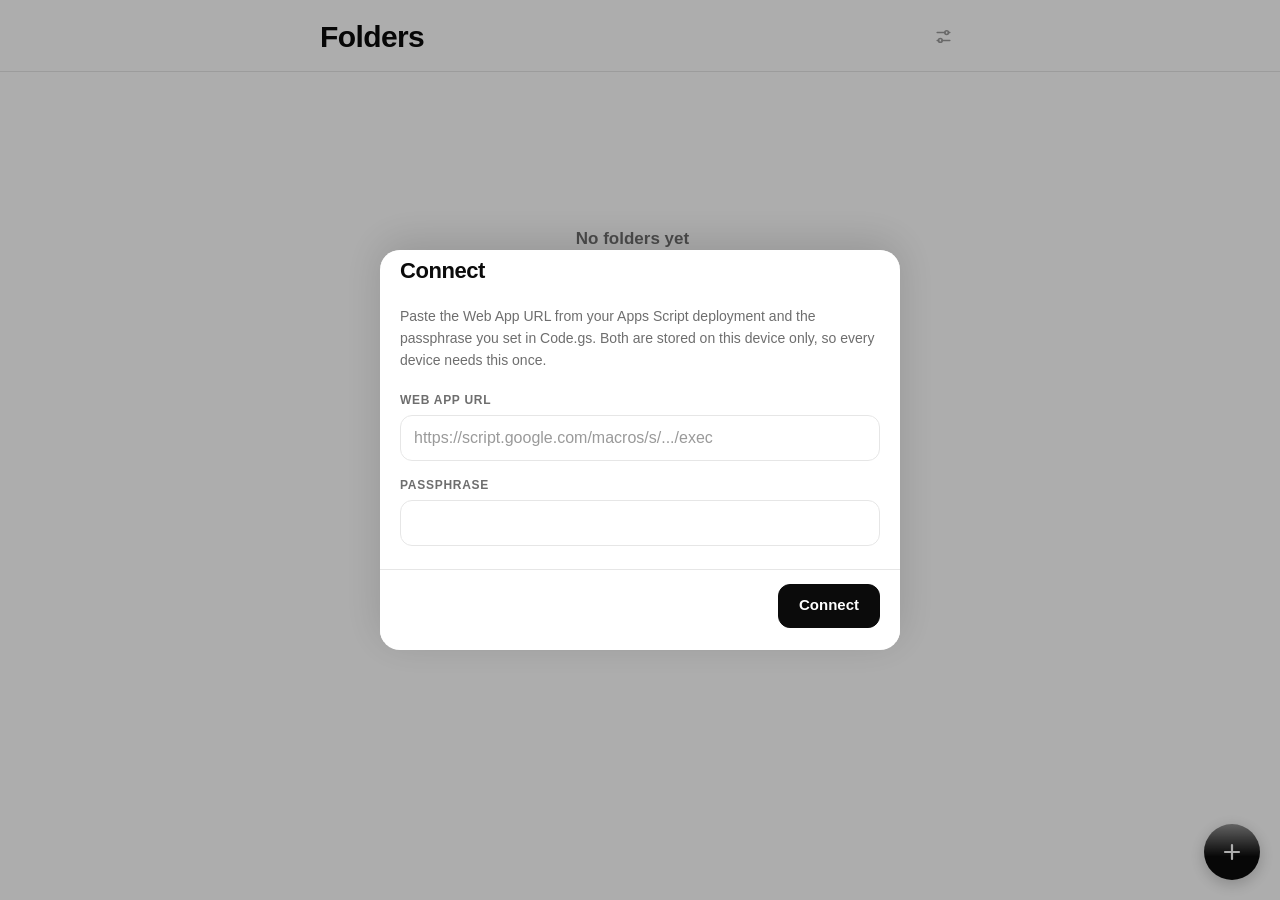
==== index.html @ 4e178f8e "Drop the header count The number beside "Folders" is gone, along with the element, its styles and th" ====
<!doctype html>
<html lang="en">
<head>
  <meta charset="utf-8">
  <!-- maximum-scale/user-scalable hold in the installed Home Screen app; iOS
       Safari ignores them by design and keeps pinch zoom available. -->
  <meta name="viewport"
        content="width=device-width, initial-scale=1, maximum-scale=1, user-scalable=no, viewport-fit=cover">
  <meta http-equiv="Content-Security-Policy"
        content="default-src 'self'; connect-src 'self' https://script.google.com https://script.googleusercontent.com; img-src 'self' data:; style-src 'self'; script-src 'self'; base-uri 'none'; form-action 'none'">

  <title>VocabSync</title>
  <meta name="description" content="A minimal vocabulary notebook synced through Google Sheets.">

  <!-- Theme follows the device setting; no in-app toggle by design. -->
  <meta name="color-scheme" content="light dark">
  <meta name="theme-color" content="#ffffff" media="(prefers-color-scheme: light)">
  <meta name="theme-color" content="#202020" media="(prefers-color-scheme: dark)">

  <!-- iOS standalone web app -->
  <meta name="apple-mobile-web-app-capable" content="yes">
  <meta name="mobile-web-app-capable" content="yes">
  <meta name="apple-mobile-web-app-status-bar-style" content="default">
  <meta name="apple-mobile-web-app-title" content="VocabSync">

  <link rel="manifest" href="./manifest.json">
  <link rel="icon" href="./icons/icon.svg" type="image/svg+xml">
  <link rel="apple-touch-icon" href="./icons/icon-180.png">

  <link rel="stylesheet" href="./css/theme.css">
  <link rel="stylesheet" href="./css/layout.css">
  <link rel="stylesheet" href="./css/components.css">
  <link rel="stylesheet" href="./css/animations.css">
</head>
<body>

  <header class="app-header">
    <div class="app-header__bar">
      <h1 class="app-header__title" id="app-title">Folders</h1>

      <div class="app-header__tools">
        <button class="header-action" id="mode-button" type="button"
                aria-label="Switch to reel" hidden>
          <svg id="mode-icon-list" viewBox="0 0 24 24" aria-hidden="true" focusable="false">
            <path d="M4 7h16M4 12h16M4 17h10" />
          </svg>
          <svg id="mode-icon-reel" viewBox="0 0 24 24" aria-hidden="true" focusable="false" hidden>
            <rect x="5" y="4" width="14" height="16" rx="3" />
            <path d="M9 10h6M9 14h4" />
          </svg>
        </button>

        <!-- Sorting and everything about the folder itself, in one place. -->
        <button class="header-action" id="folder-settings-button" type="button"
                aria-label="Folder settings" aria-haspopup="listbox" hidden>
          <svg viewBox="0 0 24 24" aria-hidden="true" focusable="false">
            <circle cx="12" cy="12" r="3.2" />
            <path d="M12 3.2v2.4M12 18.4v2.4M5.1 7.6l2.1 1.2M16.8 15.2l2.1 1.2M5.1 16.4l2.1-1.2M16.8 8.8l2.1-1.2" />
          </svg>
        </button>

        <button class="header-action" id="settings-button" type="button" aria-label="Connection settings">
          <svg viewBox="0 0 24 24" aria-hidden="true" focusable="false">
            <path d="M4 7h10M18 7h2M4 17h2M10 17h10" />
            <circle cx="16" cy="7" r="2.4" />
            <circle cx="8" cy="17" r="2.4" />
          </svg>
        </button>
      </div>
    </div>
  </header>

  <main class="app-main">
    <div class="folders" id="folder-grid" aria-label="Folders"></div>

    <p class="empty" id="folders-empty" hidden>
      <span class="empty__title">No folders yet</span>
      <span class="empty__hint">Tap + to make your first one.</span>
    </p>

    <ul class="word-list" id="word-list" aria-label="Saved words" hidden></ul>

    <div class="reel" id="reel" aria-label="Words, shuffled" hidden></div>

    <p class="empty" id="empty-state" hidden>
      <span class="empty__title">No words yet</span>
      <span class="empty__hint">Tap + to add your first one.</span>
    </p>
  </main>

  <!-- Opens the photo library on iOS; never shown. -->
  <input class="visually-hidden" id="photo-input" type="file" accept="image/*">

  <button class="fab" id="add-button" type="button" aria-label="Add a word">
    <svg class="fab__icon" viewBox="0 0 24 24" aria-hidden="true" focusable="false">
      <path d="M12 5v14M5 12h14" />
    </svg>
  </button>

  <!-- Detail view: every field of a single word. -->
  <dialog class="sheet sheet--tall" id="detail-dialog" aria-labelledby="detail-word">
    <div class="sheet__grip" aria-hidden="true"><span class="sheet__handle"></span></div>

    <div class="sheet__body">
      <!-- margin-block:auto on this wrapper centres short entries without the
           overflow clipping that justify-content:center would cause. -->
      <div class="detail__content">
        <p class="detail__pos" id="detail-pos"></p>

        <div class="detail__headline">
          <h2 class="detail__word" id="detail-word"></h2>
          <a class="youglish" id="detail-youglish" target="_blank" rel="noopener noreferrer">
            <span class="youglish__label">youglish</span>
            <svg class="youglish__chevron" viewBox="0 0 24 24" aria-hidden="true" focusable="false">
              <path d="M9 6l6 6-6 6" />
            </svg>
          </a>
        </div>

        <section class="detail__block" id="detail-definition-block">
          <h3 class="detail__label">Definition</h3>
          <p class="detail__text" id="detail-definition"></p>
        </section>

        <section class="detail__block" id="detail-note-block">
          <h3 class="detail__label">Note</h3>
          <p class="detail__text" id="detail-note"></p>
        </section>
      </div>
    </div>

    <div class="sheet__actions">
      <button class="button button--ghost" id="detail-delete" type="button">Delete</button>
      <button class="button" id="detail-edit" type="button">Edit</button>
    </div>
  </dialog>

  <!-- Add / edit form. Field order is fixed: word, part of speech, definition, note. -->
  <dialog class="sheet" id="form-dialog" aria-labelledby="form-title">
    <div class="sheet__grip" aria-hidden="true"><span class="sheet__handle"></span></div>

    <!-- Outside the scroller, so the title and the grip stay put and a
         downward swipe is always within reach. -->
    <div class="sheet__head sheet__head--plain">
      <h2 class="sheet__title" id="form-title">New word</h2>
    </div>

    <form class="sheet__body form" id="word-form" novalidate>
      <label class="field">
        <span class="field__label">Word</span>
        <input class="field__input" id="field-word" name="word" type="text" required
               autocomplete="off" autocapitalize="none" spellcheck="false">
      </label>

      <!-- A button, not a <select>: the native control opens the iOS wheel
           picker, which cannot be styled to match the rest of the app. -->
      <div class="field">
        <span class="field__label" id="pos-label">Part of speech</span>
        <button class="field__input field__trigger" id="field-pos" type="button"
                aria-labelledby="pos-label" aria-haspopup="listbox">
          <span class="field__value" id="field-pos-value"></span>
          <svg class="field__chevron" viewBox="0 0 24 24" aria-hidden="true" focusable="false">
            <path d="M6 9l6 6 6-6" />
          </svg>
        </button>
      </div>

      <label class="field">
        <span class="field__label">Definition</span>
        <textarea class="field__input field__textarea" id="field-definition" name="definition" rows="3"></textarea>
      </label>

      <label class="field">
        <span class="field__label">Note</span>
        <textarea class="field__input field__textarea" id="field-note" name="note" rows="3"></textarea>
      </label>

      <div class="field">
        <span class="field__label" id="color-label">Colour</span>
        <div class="swatches" id="field-color" role="radiogroup" aria-labelledby="color-label"></div>
      </div>

      <div class="field">
        <span class="field__label" id="word-folder-label">Folder</span>
        <button class="field__input field__trigger" id="field-folder" type="button"
                aria-labelledby="word-folder-label" aria-haspopup="listbox">
          <span class="field__value" id="field-folder-value"></span>
          <svg class="field__chevron" viewBox="0 0 24 24" aria-hidden="true" focusable="false">
            <path d="M6 9l6 6 6-6" />
          </svg>
        </button>
      </div>

      <p class="form__error" id="form-error" hidden></p>

      <div class="sheet__actions">
        <button class="button button--ghost" id="form-cancel" type="button">Cancel</button>
        <button class="button" id="form-submit" type="submit">Save</button>
      </div>
    </form>
  </dialog>

  <!-- Shared option picker: part of speech and sort order both use it. -->
  <dialog class="sheet sheet--picker" id="picker-dialog" aria-labelledby="picker-title">
    <div class="sheet__grip" aria-hidden="true"><span class="sheet__handle"></span></div>

    <div class="sheet__head">
      <h2 class="sheet__title" id="picker-title"></h2>
      <button class="icon-button" type="button" data-close aria-label="Close">
        <svg viewBox="0 0 24 24" aria-hidden="true" focusable="false">
          <path d="M6 6l12 12M18 6L6 18" />
        </svg>
      </button>
    </div>

    <div class="sheet__body">
      <ul class="options" id="picker-options" role="listbox" aria-labelledby="picker-title"></ul>
    </div>
  </dialog>

  <!-- Folder name, for both creating and renaming. -->
  <dialog class="sheet" id="folder-dialog" aria-labelledby="folder-form-title">
    <div class="sheet__grip" aria-hidden="true"><span class="sheet__handle"></span></div>

    <div class="sheet__dismiss">
      <button class="icon-button" type="button" data-close aria-label="Cancel">
        <svg viewBox="0 0 24 24" aria-hidden="true" focusable="false">
          <path d="M6 6l12 12M18 6L6 18" />
        </svg>
      </button>
    </div>

    <form class="sheet__body form" id="folder-form" novalidate>
      <h2 class="sheet__title" id="folder-form-title">New folder</h2>

      <label class="field">
        <span class="field__label">Name</span>
        <input class="field__input" id="field-folder-name" name="name" type="text" required
               autocomplete="off" autocapitalize="words" spellcheck="false">
      </label>

      <p class="form__error" id="folder-error" hidden></p>

      <div class="sheet__actions">
        <button class="button button--ghost" id="folder-cancel" type="button">Cancel</button>
        <button class="button" id="folder-submit" type="submit">Create</button>
      </div>
    </form>
  </dialog>

  <!-- Centred confirmation. Tapping outside cancels. -->
  <dialog class="alert" id="confirm-dialog" aria-labelledby="confirm-title">
    <div class="alert__body">
      <h2 class="alert__title" id="confirm-title"></h2>
      <p class="alert__text" id="confirm-text"></p>
    </div>
    <div class="alert__actions">
      <button class="button button--ghost" id="confirm-cancel" type="button">Cancel</button>
      <button class="button button--danger" id="confirm-accept" type="button">Delete</button>
    </div>
  </dialog>

  <!-- First-run setup: endpoint + passphrase are stored on the device, never in the repo. -->
  <dialog class="sheet" id="setup-dialog" aria-labelledby="setup-title">
    <div class="sheet__grip" id="setup-grip" aria-hidden="true" hidden><span class="sheet__handle"></span></div>

    <div class="sheet__dismiss" id="setup-dismiss" hidden>
      <button class="icon-button" type="button" data-close aria-label="Close">
        <svg viewBox="0 0 24 24" aria-hidden="true" focusable="false">
          <path d="M6 6l12 12M18 6L6 18" />
        </svg>
      </button>
    </div>

    <form class="sheet__body form" id="setup-form" novalidate>
      <h2 class="sheet__title" id="setup-title">Connect</h2>
      <p class="sheet__lead">
        Paste the Web App URL from your Apps Script deployment and the passphrase you set in
        <code>Code.gs</code>. Both are stored on this device only, so every device needs this once.
      </p>

      <label class="field">
        <span class="field__label">Web App URL</span>
        <input class="field__input" id="field-url" name="url" type="url"
               placeholder="https://script.google.com/macros/s/.../exec"
               autocomplete="off" autocapitalize="none" spellcheck="false" required>
      </label>

      <label class="field">
        <span class="field__label">Passphrase</span>
        <input class="field__input" id="field-passphrase" name="passphrase" type="password"
               autocomplete="off" autocapitalize="none" spellcheck="false" required>
      </label>

      <p class="form__error" id="setup-error" hidden></p>

      <div class="sheet__actions">
        <button class="button button--danger" id="setup-disconnect" type="button" hidden>Disconnect</button>
        <button class="button" id="setup-submit" type="submit">Connect</button>
      </div>
    </form>
  </dialog>

  <div class="toast" id="toast" role="status" aria-live="polite" hidden></div>

  <div class="banner banner--hint" id="install-hint" hidden>
    <span class="banner__text">Add to Home Screen: tap Share, then “Add to Home Screen”.</span>
    <button class="banner__action" id="install-dismiss" type="button">Got it</button>
  </div>

  <script type="module" src="./js/app.js"></script>
</body>
</html>
---- css/theme.css ----
/* ==========================================================================
   theme.css — design tokens, light/dark palette, base element resets.
   The palette is greyscale only; the accent is pure black in light mode and
   pure white in dark mode, so the UI stays monochrome in both.
   ========================================================================== */

:root {
  color-scheme: light dark;

  /* Surfaces */
  --bg:            #ffffff;
  --surface:       #ffffff;
  --surface-raise: #ffffff;
  --scrim:         rgba(0, 0, 0, 0.32);

  /* Ink */
  --text:      #0b0b0b;
  --text-dim:  #6e6e6e;
  --text-faint:#9a9a9a;

  /* Lines */
  --line:        #e6e6e6;
  --line-strong: #d2d2d2;

  /* Accent = the inverse of the surface */
  --accent:     #0b0b0b;
  --on-accent:  #ffffff;

  /* Feedback */
  --danger: #b00020;

  /* Word colours. Vivid, but pitched to stay readable: darker on white,
     lifted on charcoal. The key is stored, never the hex, so the same word
     follows the device between light and dark. */
  --word-default: currentColor;
  --word-red:      #DC2626;
  --word-orange:   #E05A0C;
  --word-amber:    #C07A00;
  --word-yellow:   #9E8500;
  --word-lime:     #5A9B10;
  --word-green:    #0E8A45;
  --word-teal:     #0A8A80;
  --word-cyan:     #0678A8;
  --word-blue:     #1D5FD8;
  --word-indigo:   #3B3BC9;
  --word-violet:   #6D28D9;
  --word-purple:   #9124B0;
  --word-magenta:  #C01B84;
  --word-pink:     #DE2963;
  --word-grey:     #6B6B6B;

  /* Gloss. Static gradients and inset hairlines only — no backdrop-filter,
     which is what makes a glassy look expensive to paint. */
  --gloss-edge:  rgba(255, 255, 255, 0.7);
  --gloss-sheen: rgba(255, 255, 255, 0.55);

  /* The band a folder's caption sits on: a touch darker than the tile, so the
     name reads as sitting on something. --tile-fade is the same colour fully
     transparent, so a photo can fade into it without passing through grey. */
  --tile-caption: #F0F0F0;
  --tile-fade:    rgba(240, 240, 240, 0);

  /* Elevation */
  --shadow-sheet: 0 -8px 40px rgba(0, 0, 0, 0.14);
  --shadow-fab:   0 4px 16px rgba(0, 0, 0, 0.22);

  /* Metrics */
  --radius-sm: 8px;
  --radius-md: 12px;
  --radius-lg: 20px;
  --gap:       16px;
  --page-pad:  20px;

  /* Motion */
  --ease-out:    cubic-bezier(0.22, 1, 0.36, 1);
  --ease-spring: cubic-bezier(0.34, 1.4, 0.64, 1);
  --dur-fast:    140ms;
  --dur-mid:     240ms;
  --dur-slow:    320ms;

  /* Safe areas — resolve to 0px outside of standalone iOS. */
  --safe-top:    env(safe-area-inset-top, 0px);
  --safe-bottom: env(safe-area-inset-bottom, 0px);
  --safe-left:   env(safe-area-inset-left, 0px);
  --safe-right:  env(safe-area-inset-right, 0px);
}

@media (prefers-color-scheme: dark) {
  :root {
    /* Charcoal rather than pure black: rgb(32, 32, 32). */
    --bg:            #202020;
    --surface:       #282828;
    --surface-raise: #2f2f2f;
    --scrim:         rgba(0, 0, 0, 0.6);

    --text:      #f0f0f0;
    --text-dim:  #a3a3a3;
    --text-faint:#787878;

    --line:        #3a3a3a;
    --line-strong: #4a4a4a;

    --accent:    #f0f0f0;
    --on-accent: #202020;

    --danger: #e08a8a;

    --shadow-sheet: 0 -8px 40px rgba(0, 0, 0, 0.55);
    --shadow-fab:   0 4px 16px rgba(0, 0, 0, 0.45);

    /* Word colours, lifted so they stay legible on charcoal. */
    --word-red:      #FF8080;
    --word-orange:   #FFA351;
    --word-amber:    #F5C244;
    --word-yellow:   #E6D84A;
    --word-lime:     #AEE04F;
    --word-green:    #4FD98B;
    --word-teal:     #3FD6C8;
    --word-cyan:     #54C8EE;
    --word-blue:     #84A9FF;
    --word-indigo:   #A0A2FF;
    --word-violet:   #BC9BFF;
    --word-purple:   #E29AF4;
    --word-magenta:  #FF8CCB;
    --word-pink:     #FF93B4;
    --word-grey:     #A3A3A3;

    --gloss-edge:  rgba(255, 255, 255, 0.065);
    --gloss-sheen: rgba(255, 255, 255, 0.04);
    --tile-caption: #252525;
    --tile-fade:    rgba(37, 37, 37, 0);
  }
}

/* --- Base ---------------------------------------------------------------- */

*,
*::before,
*::after { box-sizing: border-box; }

html {
  /* Prevent iOS from enlarging text when the device is rotated. */
  -webkit-text-size-adjust: 100%;
}

body {
  margin: 0;
  /* The page itself never scrolls: the header and the add button stay put and
     the list scrolls inside .app-main. This also removes the document-level
     rubber-band effect in standalone mode. */
  height: 100vh;
  height: 100dvh;
  display: flex;
  flex-direction: column;
  overflow: hidden;
  background: var(--bg);
  color: var(--text);
  font-family: -apple-system, BlinkMacSystemFont, "Segoe UI", Roboto,
               "Helvetica Neue", Arial, sans-serif;
  font-size: 16px;
  line-height: 1.5;
  /* Kill the grey flash on tap in iOS Safari. */
  -webkit-tap-highlight-color: transparent;
  /* Suppresses double-tap-to-zoom. Pinch zoom is governed by the viewport tag,
     which iOS Safari ignores but the installed Home Screen app honours. */
  touch-action: manipulation;
  overscroll-behavior: none;
}

h1, h2, h3, p { margin: 0; }

/* Components below set an explicit display, which would otherwise beat the
   user-agent rule for [hidden]. Keep the attribute authoritative. */
[hidden] { display: none !important; }
ul { margin: 0; padding: 0; list-style: none; }

button, input, select, textarea {
  font: inherit;
  color: inherit;
}

/* 16px minimum on form controls — anything smaller makes iOS zoom on focus. */
input, select, textarea { font-size: 16px; }

code {
  font-family: ui-monospace, SFMono-Regular, Menlo, Consolas, monospace;
  font-size: 0.9em;
}

/* No tap highlight, no long-press selection or callout anywhere in the
   chrome. Body text below opts back in, so a definition can still be copied.

   iOS Safari paints its own grey wash on every tapped element; that is what
   -webkit-tap-highlight-color turns off. It is an inherited property, but it
   is set on each interactive element as well rather than relying on that,
   because a dialog in the top layer is easy to reason about wrongly. */
button,
a,
.word-row,
.option,
.swatch,
.sheet__grip,
.app-header {
  -webkit-tap-highlight-color: transparent;
  -webkit-user-select: none;
  user-select: none;
  -webkit-touch-callout: none;
}

.detail__text,
.detail__word {
  -webkit-user-select: text;
  user-select: text;
}

/* Only ever shown for keyboard navigation, never for a tap. The first rule
   clears the user-agent ring that some engines still draw on a tapped button. */
:focus:not(:focus-visible) {
  outline: none;
}

:focus-visible {
  outline: 2px solid var(--accent);
  outline-offset: 2px;
}

/* Word colours apply to the word itself and nowhere else: labels, the part of
   speech badge and body text all keep the normal ink. */
.word-row[data-color="red"], .detail__word[data-color="red"], .reel-card__word[data-color="red"] { color: var(--word-red); }
.word-row[data-color="orange"], .detail__word[data-color="orange"], .reel-card__word[data-color="orange"] { color: var(--word-orange); }
.word-row[data-color="amber"], .detail__word[data-color="amber"], .reel-card__word[data-color="amber"] { color: var(--word-amber); }
.word-row[data-color="yellow"], .detail__word[data-color="yellow"], .reel-card__word[data-color="yellow"] { color: var(--word-yellow); }
.word-row[data-color="lime"], .detail__word[data-color="lime"], .reel-card__word[data-color="lime"] { color: var(--word-lime); }
.word-row[data-color="green"], .detail__word[data-color="green"], .reel-card__word[data-color="green"] { color: var(--word-green); }
.word-row[data-color="teal"], .detail__word[data-color="teal"], .reel-card__word[data-color="teal"] { color: var(--word-teal); }
.word-row[data-color="cyan"], .detail__word[data-color="cyan"], .reel-card__word[data-color="cyan"] { color: var(--word-cyan); }
.word-row[data-color="blue"], .detail__word[data-color="blue"], .reel-card__word[data-color="blue"] { color: var(--word-blue); }
.word-row[data-color="indigo"], .detail__word[data-color="indigo"], .reel-card__word[data-color="indigo"] { color: var(--word-indigo); }
.word-row[data-color="violet"], .detail__word[data-color="violet"], .reel-card__word[data-color="violet"] { color: var(--word-violet); }
.word-row[data-color="purple"], .detail__word[data-color="purple"], .reel-card__word[data-color="purple"] { color: var(--word-purple); }
.word-row[data-color="magenta"], .detail__word[data-color="magenta"], .reel-card__word[data-color="magenta"] { color: var(--word-magenta); }
.word-row[data-color="pink"], .detail__word[data-color="pink"], .reel-card__word[data-color="pink"] { color: var(--word-pink); }
.word-row[data-color="grey"], .detail__word[data-color="grey"], .reel-card__word[data-color="grey"] { color: var(--word-grey); }

/* Present for the file picker, never seen. */
.visually-hidden {
  position: absolute;
  width: 1px;
  height: 1px;
  margin: -1px;
  padding: 0;
  border: 0;
  overflow: hidden;
  clip-path: inset(50%);
  white-space: nowrap;
}

/* Inline SVG icons are drawn as strokes so they inherit the text colour. */
svg {
  fill: none;
  stroke: currentColor;
  stroke-width: 2;
  stroke-linecap: round;
  stroke-linejoin: round;
}
---- css/layout.css ----
/* ==========================================================================
   layout.css — app shell, header, word list.
   ========================================================================== */

/* Outside the scroller, so it cannot move with the list. */
.app-header {
  flex: none;
  z-index: 10;
  background: var(--bg);
  border-bottom: 1px solid var(--line);
  padding-top: var(--safe-top);
  padding-left: max(var(--page-pad), var(--safe-left));
  padding-right: max(var(--page-pad), var(--safe-right));
}

.app-header__bar {
  display: flex;
  align-items: baseline;
  gap: 8px;
  padding: 14px 0 12px;
}

.app-header__title {
  flex: 1 1 auto;
  min-width: 0;
  font-size: 26px;
  font-weight: 700;
  letter-spacing: -0.02em;
  white-space: nowrap;
  overflow: hidden;
  text-overflow: ellipsis;
}

/* Inside a folder the name is also the way back. */
.app-header__title.is-tappable { cursor: pointer; }

/* Right-hand cluster of header controls. */
.app-header__tools {
  flex: none;
  display: flex;
  align-items: center;
  gap: 8px;
  margin-left: auto;
  align-self: center;
}

/* Icon-only header control. */
.header-action {
  display: inline-flex;
  align-items: center;
  justify-content: center;
  align-self: center;
  width: 34px;
  height: 34px;
  padding: 0;
  border: 0;
  border-radius: 50%;
  background: transparent;
  color: var(--text-faint);
  cursor: pointer;
  transition: color var(--dur-fast) var(--ease-out),
              transform var(--dur-fast) var(--ease-spring);
}

.header-action:active { transform: scale(0.9); }

/* Sits before the title rather than in the right-hand cluster. */
.header-action--back {
  margin-left: -6px;
  color: var(--text-dim);
}

.header-action--back svg { stroke-width: 2.2; }

.header-action svg {
  width: 19px;
  height: 19px;
  stroke-width: 1.9;
}

/* Sort control, pinned to the right of the title row. */
.sort {
  display: inline-flex;
  align-items: center;
  gap: 7px;
  align-self: center;
  min-height: 34px;
  padding: 0 11px 0 9px;
  border: 1px solid var(--line);
  border-radius: 999px;
  background: transparent;
  color: var(--text-dim);
  cursor: pointer;
  transition: border-color var(--dur-fast) var(--ease-out),
              transform var(--dur-fast) var(--ease-spring);
}

.sort:active { transform: scale(0.94); }

.sort { box-shadow: inset 0 1px 0 var(--gloss-edge); }

.sort__icon {
  width: 15px;
  height: 15px;
  stroke-width: 2;
  flex: none;
}

.sort__label {
  display: inline-block;
  font-size: 13px;
  font-weight: 600;
  letter-spacing: -0.01em;
  /* Fixed width keeps the button from resizing as the label cycles. */
  min-width: 3.6em;
  text-align: left;
}

/* The only scrolling region on the home screen. */
.app-main {
  flex: 1 1 auto;
  min-height: 0;
  overflow-y: auto;
  -webkit-overflow-scrolling: touch;
  /* Keeps a scroll that runs off the end from reaching the document. */
  overscroll-behavior: contain;
  scrollbar-gutter: stable;
  padding-left: max(var(--page-pad), var(--safe-left));
  padding-right: max(var(--page-pad), var(--safe-right));
  /* Leave room for the floating button plus the home indicator. */
  padding-bottom: calc(112px + var(--safe-bottom));
}

/* Held still while a dialog is open; see js/scroll-lock.js. */
.app-main.is-locked { overflow: hidden; }

/* --- Folder grid --------------------------------------------------------- */
/* Two columns with the right one dropped half a tile, so the rows interlock
   like brickwork. The offset is padding on the column rather than a transform
   on alternate tiles: a transform would leave the shorter column hanging and
   open a gap under the last row. */

.folders {
  display: flex;
  gap: 14px;
  padding: 8px 0 4px;
}

.folders__column {
  flex: 1 1 0;
  min-width: 0;
  display: flex;
  flex-direction: column;
  gap: 14px;
}

.folders__column:nth-child(2) {
  padding-top: 38px;
}

.folder-tile {
  position: relative;
  overflow: hidden;
  display: flex;
  flex-direction: column;
  justify-content: flex-end;
  gap: 3px;
  width: 100%;
  aspect-ratio: 1 / 1;
  padding: 16px;
  border: 1px solid var(--line);
  border-radius: 22px;
  /* Same darker band as the photo tiles end in, so every caption sits on the
     same ground whether there is a photo or not. */
  background: linear-gradient(
    to bottom,
    var(--surface-raise) 52%,
    var(--tile-caption) 86%
  );
  color: var(--text);
  text-align: left;
  cursor: pointer;
  box-shadow: inset 0 1px 0 var(--gloss-edge);
  transition: transform var(--dur-fast) var(--ease-spring),
              border-color var(--dur-fast) var(--ease-out);
}

.folder-tile:active { transform: scale(0.96); }

/* A soft sheen off the top-left. Skipped where a photo already fills the
   tile, since it would only muddy the image. */
.folder-tile:not(.folder-tile--photo)::before {
  content: "";
  position: absolute;
  inset: 0;
  border-radius: inherit;
  background: linear-gradient(158deg, var(--gloss-sheen) 0%, transparent 46%);
  pointer-events: none;
}

.folder-tile__photo {
  position: absolute;
  inset: 0;
  width: 100%;
  height: 100%;
  object-fit: cover;
  /* The border is drawn on the tile; the photo must not paint over it. */
  border-radius: inherit;
}

/* Carries the photo into the flat background the caption sits on, so the text
   never lands on busy pixels. */
.folder-tile__veil {
  position: absolute;
  inset: 0;
  border-radius: inherit;
  background: linear-gradient(
    to bottom,
    var(--tile-fade) 24%,
    var(--tile-caption) 72%
  );
  pointer-events: none;
}

.folder-tile__name,
.folder-tile__count {
  position: relative;
}

.folder-tile--unsorted {
  border-style: dashed;
  color: var(--text-dim);
}

/* One line always. js/fit-text.js shrinks the type to fit; past the point
   where it would stop being readable the tail is elided instead, because a
   6px folder name is no more use than a clipped one. */
.folder-tile__name {
  font-size: 17px;
  font-weight: 650;
  line-height: 1.25;
  letter-spacing: -0.01em;
  white-space: nowrap;
  overflow: hidden;
  text-overflow: ellipsis;
}

.folder-tile__count {
  font-size: 13px;
  color: var(--text-faint);
  font-variant-numeric: tabular-nums;
}

/* --- Word list ----------------------------------------------------------- */
/* The home screen shows the word and nothing else. */

.word-list { padding-top: 4px; }

.word-list li { border-bottom: 1px solid var(--line); }

/* 11px padding with 17px type gives a ~48px row against the previous ~63px,
   which is the ~1.3x more words per screen this was asked to hit. */
.word-row {
  display: block;
  width: 100%;
  padding: 11px 4px;
  border: 0;
  background: transparent;
  color: var(--text);
  font-size: 17px;
  font-weight: 500;
  letter-spacing: -0.01em;
  text-align: left;
  cursor: pointer;
  border-radius: var(--radius-sm);
  transition: background-color var(--dur-fast) var(--ease-out),
              transform var(--dur-fast) var(--ease-out);
}

.word-row:active { transform: scale(0.985); }

/* A word queued for upload is dimmed until the server confirms it. */
.word-row--pending { color: var(--text-dim); }

.word-row--pending::after {
  content: "";
  display: inline-block;
  width: 6px;
  height: 6px;
  margin-left: 8px;
  border-radius: 50%;
  background: var(--text-faint);
  vertical-align: middle;
}

/* --- Empty states -------------------------------------------------------- */

.empty {
  display: flex;
  flex-direction: column;
  gap: 6px;
  align-items: center;
  padding: 96px 0;
  text-align: center;
}

.empty__title { font-size: 17px; font-weight: 600; color: var(--text-dim); }
.empty__hint  { font-size: 15px; color: var(--text-faint); }

/* --- Wider screens ------------------------------------------------------- */

@media (min-width: 700px) {
  .app-header__bar,
  .word-list,
  .folders,
  .empty {
    max-width: 640px;
    margin-inline: auto;
  }
  .app-header__title { font-size: 30px; }

  /* Three across once there is room, still interlocked. */
  .folders__column:nth-child(2) { padding-top: 46px; }
}
---- css/components.css ----
/* ==========================================================================
   components.css — floating button, dialogs, pickers, forms, buttons,
   banners, toast.
   ========================================================================== */

/* --- Floating add button -------------------------------------------------- */

.fab {
  position: fixed;
  right: max(var(--page-pad), var(--safe-right));
  bottom: calc(var(--page-pad) + var(--safe-bottom));
  z-index: 20;
  display: grid;
  place-items: center;
  width: 56px;
  height: 56px;
  border: 0;
  border-radius: 50%;
  background: var(--accent);
  color: var(--on-accent);
  box-shadow: var(--shadow-fab);
  cursor: pointer;
  transition: transform var(--dur-fast) var(--ease-spring),
              opacity var(--dur-fast) var(--ease-out);
}

/* A faint highlight rolling off the top, rather than a flat disc. */
.fab {
  background-image: linear-gradient(
    180deg,
    var(--gloss-sheen) 0%,
    transparent 58%
  );
}

.fab:active { transform: scale(0.9); }
.fab__icon { width: 24px; height: 24px; stroke-width: 2.2; }

/* --- Bottom sheets -------------------------------------------------------- */
/* Bottom sheet on phones, centred card from 700px up. */

.sheet {
  width: 100%;
  max-width: 100%;
  max-height: 88dvh;
  margin: 0;
  margin-top: auto;
  padding: 0;
  border: 0;
  border-radius: var(--radius-lg) var(--radius-lg) 0 0;
  background: var(--surface);
  color: var(--text);
  box-shadow: var(--shadow-sheet);
  overflow: hidden;
}

.sheet::backdrop { background: var(--scrim); }

/* Focus is parked here on open (see js/dialog.js); it is a scroll container,
   not a control, so it should never look like one. */
.sheet:focus,
.sheet:focus-visible,
.alert:focus,
.alert:focus-visible { outline: none; }

/* Catches the light along the top edge where the sheet meets the scrim. */
.sheet,
.alert { box-shadow: var(--shadow-sheet), inset 0 1px 0 var(--gloss-edge); }

.sheet[open] {
  display: flex;
  flex-direction: column;
}

/* Drag affordance. Also the one area where a downward drag always wins over
   scrolling, whatever the body is doing. */
.sheet__grip {
  flex: none;
  display: flex;
  justify-content: center;
  padding: 10px 0 4px;
  cursor: grab;
  touch-action: none;
}

.sheet__handle {
  width: 38px;
  height: 4px;
  border-radius: 999px;
  background: var(--line-strong);
}

.sheet__dismiss {
  flex: none;
  display: flex;
  justify-content: flex-end;
  padding: 0 12px;
}

.sheet__head {
  flex: none;
  display: flex;
  align-items: center;
  gap: 12px;
  padding: 2px var(--page-pad) 8px;
}

.sheet__head .sheet__title { flex: 1; margin-bottom: 0; }

/* No close button in this one, so it needs its own breathing room. */
.sheet__head--plain { padding: 4px var(--page-pad) 14px; }

.sheet__body {
  flex: 1 1 auto;
  min-height: 0;
  /* The generous bottom padding keeps the last block — usually the note —
     from sitting flush against the action row. */
  padding: 4px var(--page-pad) 26px;
  overflow-y: auto;
  -webkit-overflow-scrolling: touch;
  overscroll-behavior: contain;
}

/* The form ends in its own action row, so it does not want the extra room. */
.form.sheet__body { padding-bottom: 8px; }

.sheet__title {
  font-size: 22px;
  font-weight: 700;
  letter-spacing: -0.02em;
  margin-bottom: 4px;
}

.sheet__lead {
  font-size: 14px;
  line-height: 1.55;
  color: var(--text-dim);
  margin-bottom: 4px;
}

.sheet__actions {
  flex: none;
  display: flex;
  gap: 10px;
  justify-content: flex-end;
  padding: 14px var(--page-pad);
  padding-bottom: calc(14px + var(--safe-bottom));
  border-top: 1px solid var(--line);
  background: var(--surface);
}

/* Inside a scrolling form the action row is part of the flow, not a footer. */
.form .sheet__actions {
  margin: 8px calc(var(--page-pad) * -1) 0;
}

/* Opens to just under the header title, so the entry has room to breathe. */
.sheet--tall {
  height: calc(100dvh - var(--safe-top) - 72px);
  max-height: calc(100dvh - var(--safe-top) - 72px);
}

.sheet--tall .sheet__body {
  display: flex;
  flex-direction: column;
}

/* Short entries settle in the middle; long ones scroll from the top, which a
   justify-content:center would break by clipping the overflow. */
.detail__content {
  width: 100%;
  margin-block: auto;
}

@media (min-width: 700px) {
  .sheet {
    max-width: 520px;
    margin: auto;
    border-radius: var(--radius-lg);
    max-height: 80dvh;
  }
  .sheet__actions { padding-bottom: 14px; }
  /* No swipe gesture with a mouse; the handle would only mislead. */
  .sheet__grip { display: none; }
  .sheet__dismiss { padding-top: 12px; }
  /* A full-height card looks wrong once it is centred in a window. */
  .sheet--tall { height: auto; max-height: 80dvh; }
}

/* --- Detail view ---------------------------------------------------------- */

.detail__pos {
  display: inline-block;
  padding: 3px 9px;
  border: 1px solid var(--line-strong);
  border-radius: 999px;
  font-size: 11px;
  font-weight: 600;
  letter-spacing: 0.08em;
  text-transform: uppercase;
  color: var(--text-dim);
}

.detail__headline {
  display: flex;
  align-items: baseline;
  flex-wrap: wrap;
  gap: 6px 14px;
  margin: 10px 0 22px;
}

.detail__word {
  flex: 1 1 auto;
  min-width: 0;
  font-size: 34px;
  font-weight: 700;
  line-height: 1.15;
  letter-spacing: -0.03em;
  overflow-wrap: anywhere;
}

.youglish {
  flex: none;
  display: inline-flex;
  align-items: center;
  gap: 1px;
  padding: 4px 2px;
  color: var(--text-faint);
  font-size: 13px;
  font-weight: 600;
  letter-spacing: -0.01em;
  text-decoration: none;
  transition: color var(--dur-fast) var(--ease-out),
              transform var(--dur-fast) var(--ease-spring);
}

.youglish:active { transform: scale(0.94); }

.youglish__chevron {
  width: 14px;
  height: 14px;
  stroke-width: 2.4;
}

.detail__block + .detail__block { margin-top: 20px; }

.detail__label {
  font-size: 11px;
  font-weight: 600;
  letter-spacing: 0.08em;
  text-transform: uppercase;
  color: var(--text-faint);
  margin-bottom: 5px;
}

.detail__text {
  font-size: 16px;
  line-height: 1.6;
  white-space: pre-wrap;
  overflow-wrap: anywhere;
}

/* --- Reel ----------------------------------------------------------------- */
/* One word per screen, snapped. The reel is its own scroller, so the page
   behind it has to stop scrolling while it is up. */

.app-main.is-reel {
  overflow: hidden;
  padding-bottom: 0;
}

.reel {
  height: 100%;
  overflow-y: auto;
  -webkit-overflow-scrolling: touch;
  overscroll-behavior: contain;
  scroll-snap-type: y mandatory;
  scrollbar-width: none;
}

.reel::-webkit-scrollbar { display: none; }

.reel-card {
  display: flex;
  align-items: center;
  height: 100%;
  padding-bottom: calc(96px + var(--safe-bottom));
  scroll-snap-align: center;
  /* Stops a hard flick from skimming past several words at once. */
  scroll-snap-stop: always;
}

.reel-card__inner { width: 100%; }

.reel-card__word {
  margin: 12px 0 26px;
  font-size: 38px;
  font-weight: 700;
  line-height: 1.1;
  letter-spacing: -0.03em;
  overflow-wrap: anywhere;
}

@media (min-width: 700px) {
  .reel-card__inner {
    max-width: 640px;
    margin-inline: auto;
  }
}

/* --- Option picker -------------------------------------------------------- */

.options { padding-bottom: 4px; }

.options li + li { border-top: 1px solid var(--line); }

.option {
  display: flex;
  align-items: center;
  gap: 12px;
  width: 100%;
  min-height: 54px;
  padding: 13px 6px;
  border: 0;
  border-radius: var(--radius-sm);
  background: transparent;
  color: var(--text);
  font-size: 17px;
  text-align: left;
  cursor: pointer;
  transition: background-color var(--dur-fast) var(--ease-out),
              transform var(--dur-fast) var(--ease-out);
}

.option:active { transform: scale(0.99); }

.option__label { flex: 1; }

.option.is-selected .option__label { font-weight: 650; }

.option__check {
  width: 19px;
  height: 19px;
  flex: none;
  stroke-width: 2.4;
}

/* --- Confirmation popup --------------------------------------------------- */

.alert {
  width: calc(100% - 48px);
  max-width: 340px;
  margin: auto;
  padding: 0;
  border: 0;
  border-radius: var(--radius-lg);
  background: var(--surface);
  color: var(--text);
  box-shadow: 0 12px 48px rgba(0, 0, 0, 0.3);
  overflow: hidden;
}

.alert::backdrop { background: var(--scrim); }

.alert__body {
  padding: 26px var(--page-pad) 18px;
  text-align: center;
}

.alert__title {
  font-size: 18px;
  font-weight: 700;
  letter-spacing: -0.01em;
  margin-bottom: 8px;
}

.alert__text {
  font-size: 14.5px;
  line-height: 1.55;
  color: var(--text-dim);
  overflow-wrap: anywhere;
}

.alert__actions {
  display: flex;
  gap: 10px;
  padding: 0 var(--page-pad) 18px;
}

.alert__actions .button { flex: 1; }

/* --- Form ----------------------------------------------------------------- */

.form {
  display: flex;
  flex-direction: column;
  gap: 15px;
}

.field {
  display: flex;
  flex-direction: column;
  gap: 6px;
}

.field__label {
  font-size: 12px;
  font-weight: 600;
  letter-spacing: 0.06em;
  text-transform: uppercase;
  color: var(--text-dim);
}

.field__input {
  width: 100%;
  min-height: 44px;
  padding: 10px 13px;
  border: 1px solid var(--line);
  border-radius: var(--radius-md);
  background: var(--surface-raise);
  color: var(--text);
  transition: border-color var(--dur-fast) var(--ease-out);
  -webkit-appearance: none;
  appearance: none;
}

.field__input { box-shadow: inset 0 1px 0 var(--gloss-edge); }

.field__input:focus { border-color: var(--accent); outline: none; }
.field__input:focus-visible { outline: 2px solid var(--accent); outline-offset: 1px; }
.field__input::placeholder { color: var(--text-faint); }

.field__input[aria-invalid="true"] { border-color: var(--danger); }

.field__textarea {
  resize: vertical;
  min-height: 84px;
  line-height: 1.55;
}

/* Opens the shared picker rather than a native select. */
.field__trigger {
  display: flex;
  align-items: center;
  gap: 10px;
  text-align: left;
  cursor: pointer;
}

.field__value { flex: 1; }

.field__trigger.is-empty .field__value { color: var(--text-faint); }

.field__chevron {
  width: 18px;
  height: 18px;
  flex: none;
  color: var(--text-dim);
}

.swatches {
  display: flex;
  flex-wrap: wrap;
  gap: 8px;
  padding: 2px 0;
}

/* 34px across with an 8px gap puts eight on a row at 375px wide, so the
   sixteen options land in two tidy rows. */
.swatch {
  display: grid;
  place-items: center;
  width: 34px;
  height: 34px;
  padding: 0;
  border: 1px solid transparent;
  border-radius: 50%;
  background: transparent;
  cursor: pointer;
  transition: border-color var(--dur-fast) var(--ease-out),
              transform var(--dur-fast) var(--ease-spring);
}

.swatch:active { transform: scale(0.9); }

.swatch[aria-checked="true"] { border-color: var(--accent); }

.swatch__dot {
  width: 20px;
  height: 20px;
  border-radius: 50%;
  background: currentColor;
}

/* The default swatch is the ordinary ink, drawn as an outline so it reads as
   "no colour" rather than as black or white paint. */
.swatch[data-color="default"] .swatch__dot {
  background: transparent;
  border: 2px solid var(--text-dim);
}

.swatch[data-color="red"]         { color: var(--word-red); }
.swatch[data-color="orange"]      { color: var(--word-orange); }
.swatch[data-color="amber"]       { color: var(--word-amber); }
.swatch[data-color="yellow"]      { color: var(--word-yellow); }
.swatch[data-color="lime"]        { color: var(--word-lime); }
.swatch[data-color="green"]       { color: var(--word-green); }
.swatch[data-color="teal"]        { color: var(--word-teal); }
.swatch[data-color="cyan"]        { color: var(--word-cyan); }
.swatch[data-color="blue"]        { color: var(--word-blue); }
.swatch[data-color="indigo"]      { color: var(--word-indigo); }
.swatch[data-color="violet"]      { color: var(--word-violet); }
.swatch[data-color="purple"]      { color: var(--word-purple); }
.swatch[data-color="magenta"]     { color: var(--word-magenta); }
.swatch[data-color="pink"]        { color: var(--word-pink); }
.swatch[data-color="grey"]        { color: var(--word-grey); }

.form__error {
  font-size: 14px;
  color: var(--danger);
}

/* --- Buttons -------------------------------------------------------------- */

.button {
  min-height: 44px;
  padding: 0 20px;
  border: 1px solid var(--accent);
  border-radius: var(--radius-md);
  background: var(--accent);
  color: var(--on-accent);
  font-size: 15px;
  font-weight: 600;
  cursor: pointer;
  transition: transform var(--dur-fast) var(--ease-spring),
              opacity var(--dur-fast) var(--ease-out);
}

.button:active { transform: scale(0.96); }
.button:disabled { opacity: 0.45; cursor: default; transform: none; }

.button--ghost {
  border-color: var(--line-strong);
  background: transparent;
  color: var(--text-dim);
}

/* Outlined rather than filled: the palette is greyscale, so red is reserved
   for meaning and is easier to read as an outline in both themes. */
.button--danger {
  border-color: var(--danger);
  background: transparent;
  color: var(--danger);
}

.icon-button {
  display: grid;
  place-items: center;
  width: 36px;
  height: 36px;
  padding: 0;
  border: 0;
  border-radius: 50%;
  background: transparent;
  color: var(--text-dim);
  cursor: pointer;
  transition: background-color var(--dur-fast) var(--ease-out),
              transform var(--dur-fast) var(--ease-out);
}

.icon-button:active { transform: scale(0.92); }
.icon-button svg { width: 19px; height: 19px; }

/* --- Toast & banners ------------------------------------------------------ */

.toast {
  position: fixed;
  left: 50%;
  bottom: calc(88px + var(--safe-bottom));
  z-index: 40;
  max-width: min(420px, calc(100vw - 32px));
  padding: 11px 18px;
  border-radius: 999px;
  background: var(--accent);
  color: var(--on-accent);
  font-size: 14px;
  text-align: center;
  box-shadow: var(--shadow-fab);
}

.banner {
  position: fixed;
  left: max(var(--page-pad), var(--safe-left));
  right: max(var(--page-pad), var(--safe-right));
  bottom: calc(var(--page-pad) + var(--safe-bottom));
  z-index: 30;
  display: flex;
  align-items: center;
  gap: 12px;
  padding: 12px 12px 12px 16px;
  border: 1px solid var(--line);
  border-radius: var(--radius-md);
  background: var(--surface-raise);
  box-shadow: var(--shadow-fab);
}

@media (min-width: 700px) {
  .banner { max-width: 520px; margin-inline: auto; }
}

.banner__text {
  flex: 1;
  font-size: 14px;
  line-height: 1.4;
  color: var(--text-dim);
}

.banner__action {
  flex: none;
  min-height: 36px;
  padding: 0 14px;
  border: 1px solid var(--line-strong);
  border-radius: var(--radius-sm);
  background: transparent;
  color: var(--text);
  font-size: 14px;
  font-weight: 600;
  cursor: pointer;
  transition: transform var(--dur-fast) var(--ease-spring);
}

.banner__action:active { transform: scale(0.94); }
---- css/animations.css ----
/* ==========================================================================
   animations.css — motion only. Every rule here is disabled wholesale by the
   reduced-motion block at the bottom, so the app stays fully usable without it.
   ========================================================================== */

@keyframes sheet-in {
  from { transform: translateY(14%); opacity: 0; }
  to   { transform: translateY(0);   opacity: 1; }
}

@keyframes sheet-out {
  from { transform: translateY(0);   opacity: 1; }
  to   { transform: translateY(10%); opacity: 0; }
}

@keyframes card-in {
  from { transform: translateY(10px) scale(0.97); opacity: 0; }
  to   { transform: translateY(0)    scale(1);    opacity: 1; }
}

@keyframes card-out {
  from { transform: translateY(0)   scale(1);    opacity: 1; }
  to   { transform: translateY(6px) scale(0.98); opacity: 0; }
}

@keyframes fade-in  { from { opacity: 0; } to { opacity: 1; } }
@keyframes fade-out { from { opacity: 1; } to { opacity: 0; } }

@keyframes row-in {
  from { transform: translateY(8px); opacity: 0; }
  to   { transform: translateY(0);   opacity: 1; }
}

@keyframes fab-in {
  from { transform: scale(0.4) rotate(-45deg); opacity: 0; }
  to   { transform: scale(1)   rotate(0);      opacity: 1; }
}

@keyframes toast-in {
  from { transform: translate(-50%, 12px); opacity: 0; }
  to   { transform: translate(-50%, 0);    opacity: 1; }
}

@keyframes toast-out {
  from { transform: translate(-50%, 0);    opacity: 1; }
  to   { transform: translate(-50%, 10px); opacity: 0; }
}

@keyframes banner-in {
  from { transform: translateY(16px); opacity: 0; }
  to   { transform: translateY(0);    opacity: 1; }
}

@keyframes alert-in {
  from { transform: scale(0.9);  opacity: 0; }
  to   { transform: scale(1);    opacity: 1; }
}

@keyframes alert-out {
  from { transform: scale(1);    opacity: 1; }
  to   { transform: scale(0.96); opacity: 0; }
}

@keyframes label-swap {
  from { transform: translateY(-5px); opacity: 0; }
  to   { transform: translateY(0);    opacity: 1; }
}

@keyframes shake {
  0%, 100% { transform: translateX(0); }
  25%      { transform: translateX(-5px); }
  75%      { transform: translateX(5px); }
}

/* --- Dialogs -------------------------------------------------------------- */
/* The classes are toggled by js/dialog.js around showModal()/close() so the
   exit animation gets a chance to finish before the dialog is torn down. */

.sheet.is-open    { animation: sheet-in  var(--dur-slow) var(--ease-spring) both; }
.sheet.is-closing { animation: sheet-out var(--dur-mid)  var(--ease-out)    both; }

.sheet.is-open::backdrop    { animation: fade-in  var(--dur-mid)  var(--ease-out) both; }
.sheet.is-closing::backdrop { animation: fade-out var(--dur-mid)  var(--ease-out) both; }

@media (min-width: 700px) {
  .sheet.is-open    { animation: card-in  var(--dur-mid) var(--ease-spring) both; }
  .sheet.is-closing { animation: card-out var(--dur-fast) var(--ease-out)   both; }
}

/* --- Moving between screens ------------------------------------------------ */

@keyframes view-in-forward {
  from { transform: translateX(16%);  opacity: 0; }
  to   { transform: translateX(0);    opacity: 1; }
}

@keyframes view-in-back {
  from { transform: translateX(-16%); opacity: 0; }
  to   { transform: translateX(0);    opacity: 1; }
}

.view-in-forward { animation: view-in-forward var(--dur-slow) var(--ease-out) both; }
.view-in-back    { animation: view-in-back    var(--dur-slow) var(--ease-out) both; }

/* Dragged rightwards to leave a folder; see js/nav-swipe.js. The header moves
   with the list so the screen reads as one piece rather than a sliding panel
   under a fixed bar. --nav-x is set on <body> and inherited by both. */
body.is-sliding .app-header,
body.is-sliding .app-main,
body.is-settling .app-header,
body.is-settling .app-main {
  transform: translateX(var(--nav-x, 0px));
  will-change: transform;
}

body.is-settling .app-header,
body.is-settling .app-main {
  transition: transform var(--dur-mid) var(--ease-out);
}

/* --- Swipe to dismiss ------------------------------------------------------ */
/* A finished animation with fill-mode "both" keeps overriding transform, so
   the drag has to cancel it outright. js/dialog.js drops .is-open once the
   entrance animation ends, which keeps the two from fighting. */

.sheet.is-grabbed {
  animation: none;
  transform: translateY(var(--drag-y, 0px));
  will-change: transform;
}

.sheet.is-settling {
  transition: transform var(--dur-mid) var(--ease-out);
}

/* --- Confirmation popup ---------------------------------------------------- */

.alert.is-open    { animation: alert-in  var(--dur-mid)  var(--ease-spring) both; }
.alert.is-closing { animation: alert-out var(--dur-fast) var(--ease-out)    both; }

.alert.is-open::backdrop    { animation: fade-in  var(--dur-mid) var(--ease-out) both; }
.alert.is-closing::backdrop { animation: fade-out var(--dur-mid) var(--ease-out) both; }

/* --- Word list ------------------------------------------------------------ */
/* Staggered only on the first paint after a full render. The delay comes from
   nth-child rather than an inline custom property so the CSP can stay strict. */

.word-list.is-entering .word-row { animation: row-in var(--dur-mid) var(--ease-out) both; }

.word-list.is-entering li:nth-child(1)  .word-row { animation-delay: 0ms; }
.word-list.is-entering li:nth-child(2)  .word-row { animation-delay: 22ms; }
.word-list.is-entering li:nth-child(3)  .word-row { animation-delay: 44ms; }
.word-list.is-entering li:nth-child(4)  .word-row { animation-delay: 66ms; }
.word-list.is-entering li:nth-child(5)  .word-row { animation-delay: 88ms; }
.word-list.is-entering li:nth-child(6)  .word-row { animation-delay: 110ms; }
.word-list.is-entering li:nth-child(7)  .word-row { animation-delay: 132ms; }
.word-list.is-entering li:nth-child(8)  .word-row { animation-delay: 154ms; }
.word-list.is-entering li:nth-child(9)  .word-row { animation-delay: 176ms; }
.word-list.is-entering li:nth-child(10) .word-row { animation-delay: 198ms; }
.word-list.is-entering li:nth-child(11) .word-row { animation-delay: 220ms; }
.word-list.is-entering li:nth-child(12) .word-row { animation-delay: 242ms; }
/* Anything past the twelfth row is below the fold on every phone. */
.word-list.is-entering li:nth-child(n+13) .word-row { animation-delay: 264ms; }

/* A row that has just been created slides in on its own. */
.word-row.is-new { animation: row-in var(--dur-mid) var(--ease-spring) both; }

/* --- Chrome --------------------------------------------------------------- */

.fab { animation: fab-in var(--dur-slow) var(--ease-spring) both; }

.empty:not([hidden]) { animation: fade-in var(--dur-slow) var(--ease-out) both; }

.toast:not([hidden])   { animation: toast-in  var(--dur-mid) var(--ease-spring) both; }
.toast.is-leaving      { animation: toast-out var(--dur-fast) var(--ease-out)   both; }

.banner:not([hidden]) { animation: banner-in var(--dur-slow) var(--ease-spring) both; }

.form.is-invalid { animation: shake var(--dur-slow) var(--ease-out) both; }

/* The new sort label drops in, so the tap reads as a change of state. */
.sort__label.is-changed { animation: label-swap var(--dur-mid) var(--ease-spring) both; }

/* --- Reduced motion ------------------------------------------------------- */

@media (prefers-reduced-motion: reduce) {
  *,
  *::before,
  *::after,
  .sheet.is-open::backdrop,
  .sheet.is-closing::backdrop {
    animation-duration: 1ms !important;
    animation-iteration-count: 1 !important;
    transition-duration: 1ms !important;
    scroll-behavior: auto !important;
  }
}
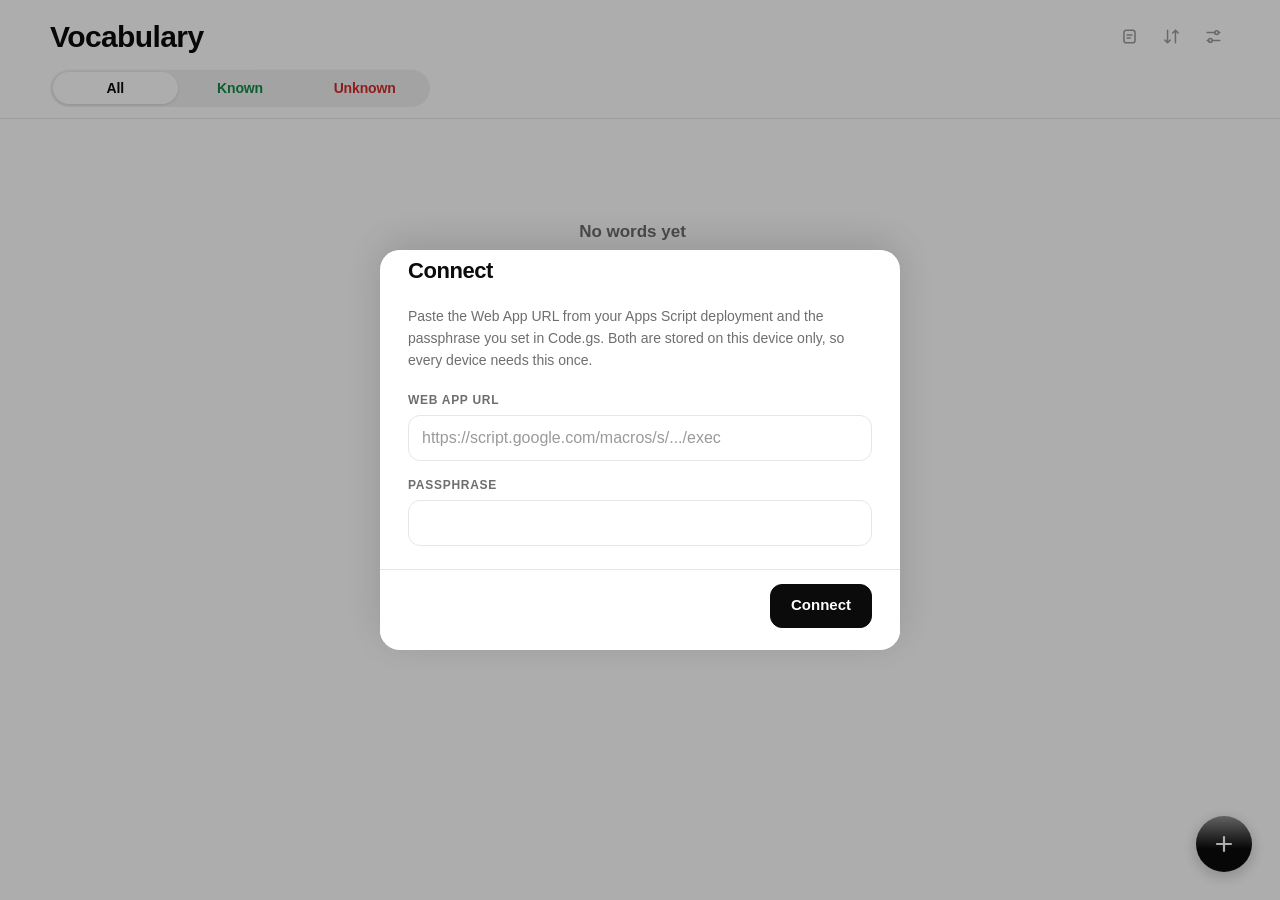
==== commit 10719cc5: "Replace folders and the archive with known/unknown piles and flash cards - The home screen is the wo" ====
--- a/index.html
+++ b/index.html
@@ -35,61 +35,59 @@
 <body>
 
   <header class="app-header">
-    <div class="app-header__bar">
-      <h1 class="app-header__title" id="app-title">Folders</h1>
-
-      <div class="app-header__tools">
-        <button class="header-action" id="mode-button" type="button"
-                aria-label="Switch to reel" hidden>
-          <svg id="mode-icon-list" viewBox="0 0 24 24" aria-hidden="true" focusable="false">
-            <path d="M4 7h16M4 12h16M4 17h10" />
-          </svg>
-          <svg id="mode-icon-reel" viewBox="0 0 24 24" aria-hidden="true" focusable="false" hidden>
-            <rect x="5" y="4" width="14" height="16" rx="3" />
-            <path d="M9 10h6M9 14h4" />
-          </svg>
-        </button>
-
-        <!-- Sorting and everything about the folder itself, in one place. -->
-        <button class="header-action" id="folder-settings-button" type="button"
-                aria-label="Folder settings" aria-haspopup="listbox" hidden>
-          <svg viewBox="0 0 24 24" aria-hidden="true" focusable="false">
-            <circle cx="12" cy="12" r="3.2" />
-            <path d="M12 3.2v2.4M12 18.4v2.4M5.1 7.6l2.1 1.2M16.8 15.2l2.1 1.2M5.1 16.4l2.1-1.2M16.8 8.8l2.1-1.2" />
-          </svg>
-        </button>
-
-        <button class="header-action" id="settings-button" type="button" aria-label="Connection settings">
-          <svg viewBox="0 0 24 24" aria-hidden="true" focusable="false">
-            <path d="M4 7h10M18 7h2M4 17h2M10 17h10" />
-            <circle cx="16" cy="7" r="2.4" />
-            <circle cx="8" cy="17" r="2.4" />
-          </svg>
-        </button>
+    <div class="app-header__inner">
+      <div class="app-header__bar">
+        <h1 class="app-header__title" id="app-title">Vocabulary</h1>
+
+        <div class="app-header__tools">
+          <button class="header-action" id="mode-button" type="button" aria-label="Switch to cards">
+            <svg id="mode-icon-list" viewBox="0 0 24 24" aria-hidden="true" focusable="false" hidden>
+              <path d="M4 7h16M4 12h16M4 17h10" />
+            </svg>
+            <svg id="mode-icon-cards" viewBox="0 0 24 24" aria-hidden="true" focusable="false">
+              <rect x="5" y="4" width="14" height="16" rx="3" />
+              <path d="M9 10h6M9 14h4" />
+            </svg>
+          </button>
+
+          <button class="header-action" id="sort-button" type="button"
+                  aria-label="Sort" aria-haspopup="listbox">
+            <svg viewBox="0 0 24 24" aria-hidden="true" focusable="false">
+              <path d="M7 4v16M3.5 16.5L7 20l3.5-3.5M17 20V4M13.5 7.5L17 4l3.5 3.5" />
+            </svg>
+          </button>
+
+          <button class="header-action" id="settings-button" type="button" aria-label="Connection settings">
+            <svg viewBox="0 0 24 24" aria-hidden="true" focusable="false">
+              <path d="M4 7h10M18 7h2M4 17h2M10 17h10" />
+              <circle cx="16" cy="7" r="2.4" />
+              <circle cx="8" cy="17" r="2.4" />
+            </svg>
+          </button>
+        </div>
+      </div>
+
+      <!-- Which words: every one, or one of the two piles. The pill behind the
+           selected tab slides between them; see .filter__indicator. -->
+      <div class="filter" id="filter" role="tablist" aria-label="Show">
+        <span class="filter__indicator" aria-hidden="true"></span>
+        <button class="filter__tab" type="button" role="tab" data-filter="all">All</button>
+        <button class="filter__tab filter__tab--known" type="button" role="tab" data-filter="known">Known</button>
+        <button class="filter__tab filter__tab--unknown" type="button" role="tab" data-filter="unknown">Unknown</button>
       </div>
     </div>
   </header>
 
   <main class="app-main">
-    <div class="folders" id="folder-grid" aria-label="Folders"></div>
-
-    <p class="empty" id="folders-empty" hidden>
-      <span class="empty__title">No folders yet</span>
-      <span class="empty__hint">Tap + to make your first one.</span>
-    </p>
-
-    <ul class="word-list" id="word-list" aria-label="Saved words" hidden></ul>
-
-    <div class="reel" id="reel" aria-label="Words, shuffled" hidden></div>
+    <ul class="word-list" id="word-list" aria-label="Saved words"></ul>
+
+    <div class="cards" id="cards" aria-label="Flash cards, shuffled" hidden></div>
 
     <p class="empty" id="empty-state" hidden>
-      <span class="empty__title">No words yet</span>
-      <span class="empty__hint">Tap + to add your first one.</span>
+      <span class="empty__title" id="empty-title">No words yet</span>
+      <span class="empty__hint" id="empty-hint">Tap + to add your first one.</span>
     </p>
   </main>
-
-  <!-- Opens the photo library on iOS; never shown. -->
-  <input class="visually-hidden" id="photo-input" type="file" accept="image/*">
 
   <button class="fab" id="add-button" type="button" aria-label="Add a word">
     <svg class="fab__icon" viewBox="0 0 24 24" aria-hidden="true" focusable="false">
@@ -105,7 +103,10 @@
       <!-- margin-block:auto on this wrapper centres short entries without the
            overflow clipping that justify-content:center would cause. -->
       <div class="detail__content">
-        <p class="detail__pos" id="detail-pos"></p>
+        <div class="detail__tags">
+          <p class="detail__pos" id="detail-pos"></p>
+          <p class="detail__status" id="detail-status" hidden></p>
+        </div>
 
         <div class="detail__headline">
           <h2 class="detail__word" id="detail-word"></h2>
@@ -180,17 +181,6 @@
         <div class="swatches" id="field-color" role="radiogroup" aria-labelledby="color-label"></div>
       </div>
 
-      <div class="field">
-        <span class="field__label" id="word-folder-label">Folder</span>
-        <button class="field__input field__trigger" id="field-folder" type="button"
-                aria-labelledby="word-folder-label" aria-haspopup="listbox">
-          <span class="field__value" id="field-folder-value"></span>
-          <svg class="field__chevron" viewBox="0 0 24 24" aria-hidden="true" focusable="false">
-            <path d="M6 9l6 6 6-6" />
-          </svg>
-        </button>
-      </div>
-
       <p class="form__error" id="form-error" hidden></p>
 
       <div class="sheet__actions">
@@ -218,36 +208,6 @@
     </div>
   </dialog>
 
-  <!-- Folder name, for both creating and renaming. -->
-  <dialog class="sheet" id="folder-dialog" aria-labelledby="folder-form-title">
-    <div class="sheet__grip" aria-hidden="true"><span class="sheet__handle"></span></div>
-
-    <div class="sheet__dismiss">
-      <button class="icon-button" type="button" data-close aria-label="Cancel">
-        <svg viewBox="0 0 24 24" aria-hidden="true" focusable="false">
-          <path d="M6 6l12 12M18 6L6 18" />
-        </svg>
-      </button>
-    </div>
-
-    <form class="sheet__body form" id="folder-form" novalidate>
-      <h2 class="sheet__title" id="folder-form-title">New folder</h2>
-
-      <label class="field">
-        <span class="field__label">Name</span>
-        <input class="field__input" id="field-folder-name" name="name" type="text" required
-               autocomplete="off" autocapitalize="words" spellcheck="false">
-      </label>
-
-      <p class="form__error" id="folder-error" hidden></p>
-
-      <div class="sheet__actions">
-        <button class="button button--ghost" id="folder-cancel" type="button">Cancel</button>
-        <button class="button" id="folder-submit" type="submit">Create</button>
-      </div>
-    </form>
-  </dialog>
-
   <!-- Centred confirmation. Tapping outside cancels. -->
   <dialog class="alert" id="confirm-dialog" aria-labelledby="confirm-title">
     <div class="alert__body">
--- a/css/theme.css
+++ b/css/theme.css
@@ -1,7 +1,8 @@
 /* ==========================================================================
    theme.css — design tokens, light/dark palette, base element resets.
-   The palette is greyscale only; the accent is pure black in light mode and
-   pure white in dark mode, so the UI stays monochrome in both.
+   The chrome is greyscale; the accent is near-black in light mode and
+   near-white in dark mode. The only colours with meaning are green for known
+   and red for unknown, plus whatever colour a word has been given.
    ========================================================================== */
 
 :root {
@@ -54,11 +55,18 @@
   --gloss-edge:  rgba(255, 255, 255, 0.7);
   --gloss-sheen: rgba(255, 255, 255, 0.55);
 
-  /* The band a folder's caption sits on: a touch darker than the tile, so the
-     name reads as sitting on something. --tile-fade is the same colour fully
-     transparent, so a photo can fade into it without passing through grey. */
-  --tile-caption: #F0F0F0;
-  --tile-fade:    rgba(240, 240, 240, 0);
+  /* Known and unknown. The solid colour is for text and marks; the tint is
+     for the ground behind them — a tab, a swipe, a badge. */
+  --known:        #0E8A45;
+  --known-tint:   rgba(14, 138, 69, 0.13);
+  --unknown:      #D42A2A;
+  --unknown-tint: rgba(212, 42, 42, 0.11);
+
+  /* The All / Known / Unknown control. */
+  --segment-bg:     #F0F0F0;
+  --segment-all:    #FFFFFF;
+  --shadow-segment: 0 1px 3px rgba(0, 0, 0, 0.12);
+  --shadow-card:    0 10px 32px rgba(0, 0, 0, 0.08);
 
   /* Elevation */
   --shadow-sheet: 0 -8px 40px rgba(0, 0, 0, 0.14);
@@ -127,8 +135,16 @@
 
     --gloss-edge:  rgba(255, 255, 255, 0.065);
     --gloss-sheen: rgba(255, 255, 255, 0.04);
-    --tile-caption: #252525;
-    --tile-fade:    rgba(37, 37, 37, 0);
+
+    --known:        #4FD98B;
+    --known-tint:   rgba(79, 217, 139, 0.16);
+    --unknown:      #FF8080;
+    --unknown-tint: rgba(255, 128, 128, 0.15);
+
+    --segment-bg:     #2A2A2A;
+    --segment-all:    #3D3D3D;
+    --shadow-segment: 0 1px 3px rgba(0, 0, 0, 0.4);
+    --shadow-card:    0 10px 32px rgba(0, 0, 0, 0.35);
   }
 }
 
@@ -197,6 +213,7 @@
 button,
 a,
 .word-row,
+.flashcard,
 .option,
 .swatch,
 .sheet__grip,
@@ -226,34 +243,21 @@
 
 /* Word colours apply to the word itself and nowhere else: labels, the part of
    speech badge and body text all keep the normal ink. */
-.word-row[data-color="red"], .detail__word[data-color="red"], .reel-card__word[data-color="red"] { color: var(--word-red); }
-.word-row[data-color="orange"], .detail__word[data-color="orange"], .reel-card__word[data-color="orange"] { color: var(--word-orange); }
-.word-row[data-color="amber"], .detail__word[data-color="amber"], .reel-card__word[data-color="amber"] { color: var(--word-amber); }
-.word-row[data-color="yellow"], .detail__word[data-color="yellow"], .reel-card__word[data-color="yellow"] { color: var(--word-yellow); }
-.word-row[data-color="lime"], .detail__word[data-color="lime"], .reel-card__word[data-color="lime"] { color: var(--word-lime); }
-.word-row[data-color="green"], .detail__word[data-color="green"], .reel-card__word[data-color="green"] { color: var(--word-green); }
-.word-row[data-color="teal"], .detail__word[data-color="teal"], .reel-card__word[data-color="teal"] { color: var(--word-teal); }
-.word-row[data-color="cyan"], .detail__word[data-color="cyan"], .reel-card__word[data-color="cyan"] { color: var(--word-cyan); }
-.word-row[data-color="blue"], .detail__word[data-color="blue"], .reel-card__word[data-color="blue"] { color: var(--word-blue); }
-.word-row[data-color="indigo"], .detail__word[data-color="indigo"], .reel-card__word[data-color="indigo"] { color: var(--word-indigo); }
-.word-row[data-color="violet"], .detail__word[data-color="violet"], .reel-card__word[data-color="violet"] { color: var(--word-violet); }
-.word-row[data-color="purple"], .detail__word[data-color="purple"], .reel-card__word[data-color="purple"] { color: var(--word-purple); }
-.word-row[data-color="magenta"], .detail__word[data-color="magenta"], .reel-card__word[data-color="magenta"] { color: var(--word-magenta); }
-.word-row[data-color="pink"], .detail__word[data-color="pink"], .reel-card__word[data-color="pink"] { color: var(--word-pink); }
-.word-row[data-color="grey"], .detail__word[data-color="grey"], .reel-card__word[data-color="grey"] { color: var(--word-grey); }
-
-/* Present for the file picker, never seen. */
-.visually-hidden {
-  position: absolute;
-  width: 1px;
-  height: 1px;
-  margin: -1px;
-  padding: 0;
-  border: 0;
-  overflow: hidden;
-  clip-path: inset(50%);
-  white-space: nowrap;
-}
+.word-row[data-color="red"], .detail__word[data-color="red"], .flashcard__word[data-color="red"], .flashcard__title[data-color="red"] { color: var(--word-red); }
+.word-row[data-color="orange"], .detail__word[data-color="orange"], .flashcard__word[data-color="orange"], .flashcard__title[data-color="orange"] { color: var(--word-orange); }
+.word-row[data-color="amber"], .detail__word[data-color="amber"], .flashcard__word[data-color="amber"], .flashcard__title[data-color="amber"] { color: var(--word-amber); }
+.word-row[data-color="yellow"], .detail__word[data-color="yellow"], .flashcard__word[data-color="yellow"], .flashcard__title[data-color="yellow"] { color: var(--word-yellow); }
+.word-row[data-color="lime"], .detail__word[data-color="lime"], .flashcard__word[data-color="lime"], .flashcard__title[data-color="lime"] { color: var(--word-lime); }
+.word-row[data-color="green"], .detail__word[data-color="green"], .flashcard__word[data-color="green"], .flashcard__title[data-color="green"] { color: var(--word-green); }
+.word-row[data-color="teal"], .detail__word[data-color="teal"], .flashcard__word[data-color="teal"], .flashcard__title[data-color="teal"] { color: var(--word-teal); }
+.word-row[data-color="cyan"], .detail__word[data-color="cyan"], .flashcard__word[data-color="cyan"], .flashcard__title[data-color="cyan"] { color: var(--word-cyan); }
+.word-row[data-color="blue"], .detail__word[data-color="blue"], .flashcard__word[data-color="blue"], .flashcard__title[data-color="blue"] { color: var(--word-blue); }
+.word-row[data-color="indigo"], .detail__word[data-color="indigo"], .flashcard__word[data-color="indigo"], .flashcard__title[data-color="indigo"] { color: var(--word-indigo); }
+.word-row[data-color="violet"], .detail__word[data-color="violet"], .flashcard__word[data-color="violet"], .flashcard__title[data-color="violet"] { color: var(--word-violet); }
+.word-row[data-color="purple"], .detail__word[data-color="purple"], .flashcard__word[data-color="purple"], .flashcard__title[data-color="purple"] { color: var(--word-purple); }
+.word-row[data-color="magenta"], .detail__word[data-color="magenta"], .flashcard__word[data-color="magenta"], .flashcard__title[data-color="magenta"] { color: var(--word-magenta); }
+.word-row[data-color="pink"], .detail__word[data-color="pink"], .flashcard__word[data-color="pink"], .flashcard__title[data-color="pink"] { color: var(--word-pink); }
+.word-row[data-color="grey"], .detail__word[data-color="grey"], .flashcard__word[data-color="grey"], .flashcard__title[data-color="grey"] { color: var(--word-grey); }
 
 /* Inline SVG icons are drawn as strokes so they inherit the text colour. */
 svg {
--- a/css/layout.css
+++ b/css/layout.css
@@ -1,5 +1,5 @@
 /* ==========================================================================
-   layout.css — app shell, header, word list.
+   layout.css — app shell, header, tabs, word list.
    ========================================================================== */
 
 /* Outside the scroller, so it cannot move with the list. */
@@ -17,7 +17,7 @@
   display: flex;
   align-items: baseline;
   gap: 8px;
-  padding: 14px 0 12px;
+  padding: 14px 0 10px;
 }
 
 .app-header__title {
@@ -30,9 +30,6 @@
   overflow: hidden;
   text-overflow: ellipsis;
 }
-
-/* Inside a folder the name is also the way back. */
-.app-header__title.is-tappable { cursor: pointer; }
 
 /* Right-hand cluster of header controls. */
 .app-header__tools {
@@ -64,57 +61,68 @@
 
 .header-action:active { transform: scale(0.9); }
 
-/* Sits before the title rather than in the right-hand cluster. */
-.header-action--back {
-  margin-left: -6px;
-  color: var(--text-dim);
-}
-
-.header-action--back svg { stroke-width: 2.2; }
-
 .header-action svg {
   width: 19px;
   height: 19px;
   stroke-width: 1.9;
 }
 
-/* Sort control, pinned to the right of the title row. */
-.sort {
-  display: inline-flex;
-  align-items: center;
-  gap: 7px;
-  align-self: center;
-  min-height: 34px;
-  padding: 0 11px 0 9px;
-  border: 1px solid var(--line);
+/* --- Tabs: All / Known / Unknown -------------------------------------------
+   One pill slides behind the selected tab and takes that tab's colour. It is
+   moved with a transform, not by changing its position, so the slide stays on
+   the compositor. */
+
+.filter {
+  --filter-index: 0;
+  position: relative;
+  display: grid;
+  grid-template-columns: repeat(3, 1fr);
+  margin-bottom: 11px;
+  padding: 3px;
+  border-radius: 999px;
+  background: var(--segment-bg);
+  box-shadow: inset 0 1px 0 var(--gloss-edge);
+}
+
+.filter__indicator {
+  position: absolute;
+  top: 3px;
+  bottom: 3px;
+  left: 3px;
+  width: calc((100% - 6px) / 3);
+  border-radius: 999px;
+  background: var(--segment-all);
+  box-shadow: var(--shadow-segment);
+  transform: translateX(calc(var(--filter-index) * 100%));
+  transition: transform 300ms var(--ease-out),
+              background-color 300ms var(--ease-out);
+}
+
+.filter[data-active="known"]   .filter__indicator { background: var(--known-tint); box-shadow: none; }
+.filter[data-active="unknown"] .filter__indicator { background: var(--unknown-tint); box-shadow: none; }
+
+.filter__tab {
+  position: relative;
+  min-height: 32px;
+  padding: 0 6px;
+  border: 0;
   border-radius: 999px;
   background: transparent;
   color: var(--text-dim);
-  cursor: pointer;
-  transition: border-color var(--dur-fast) var(--ease-out),
-              transform var(--dur-fast) var(--ease-spring);
-}
-
-.sort:active { transform: scale(0.94); }
-
-.sort { box-shadow: inset 0 1px 0 var(--gloss-edge); }
-
-.sort__icon {
-  width: 15px;
-  height: 15px;
-  stroke-width: 2;
-  flex: none;
-}
-
-.sort__label {
-  display: inline-block;
-  font-size: 13px;
+  font-size: 14px;
   font-weight: 600;
   letter-spacing: -0.01em;
-  /* Fixed width keeps the button from resizing as the label cycles. */
-  min-width: 3.6em;
-  text-align: left;
-}
+  cursor: pointer;
+  transition: color 300ms var(--ease-out);
+}
+
+.filter__tab[aria-selected="true"] { color: var(--text); }
+
+/* Known is green and Unknown red wherever they appear, selected or not. */
+.filter__tab--known   { color: var(--known); }
+.filter__tab--unknown { color: var(--unknown); }
+.filter__tab--known[aria-selected="true"]   { color: var(--known); }
+.filter__tab--unknown[aria-selected="true"] { color: var(--unknown); }
 
 /* The only scrolling region on the home screen. */
 .app-main {
@@ -134,134 +142,107 @@
 /* Held still while a dialog is open; see js/scroll-lock.js. */
 .app-main.is-locked { overflow: hidden; }
 
-/* --- Folder grid --------------------------------------------------------- */
-/* Two columns with the right one dropped half a tile, so the rows interlock
-   like brickwork. The offset is padding on the column rather than a transform
-   on alternate tiles: a transform would leave the shorter column hanging and
-   open a gap under the last row. */
-
-.folders {
-  display: flex;
-  gap: 14px;
-  padding: 8px 0 4px;
-}
-
-.folders__column {
-  flex: 1 1 0;
-  min-width: 0;
-  display: flex;
-  flex-direction: column;
-  gap: 14px;
-}
-
-.folders__column:nth-child(2) {
-  padding-top: 38px;
-}
-
-.folder-tile {
+/* --- Word list ----------------------------------------------------------- */
+/* The home screen shows the word and nothing else. */
+
+.word-list { padding-top: 4px; }
+
+.word-list li { border-bottom: 1px solid var(--line); }
+
+/* --- Swipe to file ---------------------------------------------------------
+   The row is opaque and slides over labels that are already in place, so the
+   action is uncovered rather than drawn — which is why nothing has to be
+   inserted or measured mid-gesture. Right uncovers Known on the left edge;
+   left uncovers Unknown on the right edge. */
+
+.word-item {
   position: relative;
+  /* Kept off the compositor until a finger is actually on it. */
   overflow: hidden;
-  display: flex;
-  flex-direction: column;
-  justify-content: flex-end;
-  gap: 3px;
-  width: 100%;
-  aspect-ratio: 1 / 1;
-  padding: 16px;
-  border: 1px solid var(--line);
-  border-radius: 22px;
-  /* Same darker band as the photo tiles end in, so every caption sits on the
-     same ground whether there is a photo or not. */
-  background: linear-gradient(
-    to bottom,
-    var(--surface-raise) 52%,
-    var(--tile-caption) 86%
-  );
-  color: var(--text);
-  text-align: left;
-  cursor: pointer;
-  box-shadow: inset 0 1px 0 var(--gloss-edge);
-  transition: transform var(--dur-fast) var(--ease-spring),
-              border-color var(--dur-fast) var(--ease-out);
-}
-
-.folder-tile:active { transform: scale(0.96); }
-
-/* A soft sheen off the top-left. Skipped where a photo already fills the
-   tile, since it would only muddy the image. */
-.folder-tile:not(.folder-tile--photo)::before {
-  content: "";
+}
+
+.word-item__action {
   position: absolute;
   inset: 0;
-  border-radius: inherit;
-  background: linear-gradient(158deg, var(--gloss-sheen) 0%, transparent 46%);
+  display: flex;
+  align-items: center;
+  gap: 7px;
+  padding: 0 8px;
+  font-size: 13px;
+  font-weight: 650;
+  letter-spacing: 0.02em;
+  opacity: 0;
   pointer-events: none;
 }
 
-.folder-tile__photo {
-  position: absolute;
-  inset: 0;
-  width: 100%;
-  height: 100%;
-  object-fit: cover;
-  /* The border is drawn on the tile; the photo must not paint over it. */
-  border-radius: inherit;
-}
-
-/* Carries the photo into the flat background the caption sits on, so the text
-   never lands on busy pixels. */
-.folder-tile__veil {
-  position: absolute;
-  inset: 0;
-  border-radius: inherit;
-  background: linear-gradient(
-    to bottom,
-    var(--tile-fade) 24%,
-    var(--tile-caption) 72%
-  );
-  pointer-events: none;
-}
-
-.folder-tile__name,
-.folder-tile__count {
+.word-item__action--known {
+  justify-content: flex-start;
+  color: var(--known);
+  background: var(--known-tint);
+}
+
+.word-item__action--unknown {
+  justify-content: flex-end;
+  color: var(--unknown);
+  background: var(--unknown-tint);
+}
+
+/* Only the label for the direction of travel ever shows. */
+.word-item.is-right .word-item__action--known,
+.word-item.is-left  .word-item__action--unknown {
+  opacity: var(--row-progress, 0);
+}
+
+.word-item__icon {
+  width: 17px;
+  height: 17px;
+  stroke-width: 2.2;
+}
+
+/* Opaque, and positioned so it paints above the absolutely placed labels
+   rather than under them. */
+.word-item .word-row {
   position: relative;
-}
-
-.folder-tile--unsorted {
-  border-style: dashed;
-  color: var(--text-dim);
-}
-
-/* One line always. js/fit-text.js shrinks the type to fit; past the point
-   where it would stop being readable the tail is elided instead, because a
-   6px folder name is no more use than a clipped one. */
-.folder-tile__name {
-  font-size: 17px;
-  font-weight: 650;
-  line-height: 1.25;
-  letter-spacing: -0.01em;
-  white-space: nowrap;
-  overflow: hidden;
-  text-overflow: ellipsis;
-}
-
-.folder-tile__count {
-  font-size: 13px;
-  color: var(--text-faint);
-  font-variant-numeric: tabular-nums;
-}
-
-/* --- Word list ----------------------------------------------------------- */
-/* The home screen shows the word and nothing else. */
-
-.word-list { padding-top: 4px; }
-
-.word-list li { border-bottom: 1px solid var(--line); }
-
-/* 11px padding with 17px type gives a ~48px row against the previous ~63px,
-   which is the ~1.3x more words per screen this was asked to hit. */
+  background: var(--bg);
+}
+
+/* Under the finger: no transition at all, or the row trails behind it. The
+   row already carries a 140ms transform transition for its press feedback. */
+.word-item.is-swiping .word-row {
+  transform: translateX(var(--row-x, 0px));
+  transition: none;
+}
+
+/* Springing back, or leaving for good — the same movement either way, only
+   the destination differs. */
+.word-item.is-exiting .word-row {
+  transform: translateX(var(--row-x, 0px));
+  transition: transform 190ms var(--ease-out);
+}
+
+.word-item.is-exiting .word-item__action {
+  transition: opacity 190ms var(--ease-out);
+}
+
+/* Applied for a single frame while the gesture state is cleared, so the row
+   snaps back to rest instead of transitioning there. */
+.word-item.is-reset .word-row {
+  transform: none !important;
+  transition: none !important;
+}
+
+/* The gap closes after the row has left, so the list does not jump. */
+.word-item.is-collapsing {
+  transition: height 200ms var(--ease-out), opacity 200ms var(--ease-out);
+  opacity: 0;
+}
+
+/* 11px padding with 17px type gives a ~48px row, which fits roughly 1.3x as
+   many words on a screen as the original ~63px row. */
 .word-row {
-  display: block;
+  display: flex;
+  align-items: center;
+  gap: 10px;
   width: 100%;
   padding: 11px 4px;
   border: 0;
@@ -279,10 +260,37 @@
 
 .word-row:active { transform: scale(0.985); }
 
+.word-row__text {
+  min-width: 0;
+  overflow-wrap: anywhere;
+}
+
+/* Which pile a word is in. Only under All — on the other tabs every row
+   would carry the same mark, which says nothing. */
+.word-row__mark {
+  display: none;
+  flex: none;
+  width: 7px;
+  height: 7px;
+  margin-left: auto;
+  margin-right: 4px;
+  border-radius: 50%;
+}
+
+.word-list[data-filter="all"] .word-row[data-status="known"] .word-row__mark {
+  display: block;
+  background: var(--known);
+}
+
+.word-list[data-filter="all"] .word-row[data-status="unknown"] .word-row__mark {
+  display: block;
+  background: var(--unknown);
+}
+
 /* A word queued for upload is dimmed until the server confirms it. */
 .word-row--pending { color: var(--text-dim); }
 
-.word-row--pending::after {
+.word-row--pending .word-row__text::after {
   content: "";
   display: inline-block;
   width: 6px;
@@ -310,15 +318,47 @@
 /* --- Wider screens ------------------------------------------------------- */
 
 @media (min-width: 700px) {
-  .app-header__bar,
+  .app-header__inner,
   .word-list,
-  .folders,
   .empty {
     max-width: 640px;
     margin-inline: auto;
   }
   .app-header__title { font-size: 30px; }
-
-  /* Three across once there is room, still interlocked. */
-  .folders__column:nth-child(2) { padding-top: 46px; }
-}
+  .filter { max-width: 380px; }
+}
+
+/* --- Browser on a wide screen ----------------------------------------------
+   iPad and Mac browsers get a layout that spreads out with the window. The
+   installed app is left exactly as it is: it reports display-mode standalone,
+   so none of this applies there, and an engine that does not understand the
+   query at all falls back to the fixed layout rather than the wide one. */
+
+@media (display-mode: browser) and (min-width: 700px) {
+  :root {
+    --page-pad: 28px;
+    --content-max: 1180px;
+  }
+
+  .app-header__inner,
+  .word-list,
+  .empty {
+    max-width: var(--content-max);
+  }
+
+  /* Row-major cells rather than newspaper columns: in a list that scrolls, a
+     reader should never have to go back up to find where the next column
+     starts. Cells in a row stretch to the same height, so the rules under
+     them line up across the page. */
+  .word-list {
+    display: grid;
+    grid-template-columns: repeat(auto-fill, minmax(220px, 1fr));
+    column-gap: 36px;
+  }
+}
+
+/* Rows sliding into the cells they move to after one leaves; see
+   js/list.js. Only ever set in the multi-column layout above. */
+.word-item.is-reflowing {
+  transition: transform 260ms var(--ease-out);
+}
--- a/css/components.css
+++ b/css/components.css
@@ -187,9 +187,21 @@
   .sheet--tall { height: auto; max-height: 80dvh; }
 }
 
+@media (display-mode: browser) and (min-width: 960px) {
+  .sheet--tall { max-width: 600px; }
+  .sheet--tall .detail__word { font-size: 40px; }
+}
+
 /* --- Detail view ---------------------------------------------------------- */
 
-.detail__pos {
+.detail__tags {
+  display: flex;
+  flex-wrap: wrap;
+  gap: 6px;
+}
+
+.detail__pos,
+.detail__status {
   display: inline-block;
   padding: 3px 9px;
   border: 1px solid var(--line-strong);
@@ -200,6 +212,10 @@
   text-transform: uppercase;
   color: var(--text-dim);
 }
+
+.detail__status { border-color: transparent; }
+.detail__status[data-status="known"]   { color: var(--known);   background: var(--known-tint); }
+.detail__status[data-status="unknown"] { color: var(--unknown); background: var(--unknown-tint); }
 
 .detail__headline {
   display: flex;
@@ -260,16 +276,16 @@
   overflow-wrap: anywhere;
 }
 
-/* --- Reel ----------------------------------------------------------------- */
-/* One word per screen, snapped. The reel is its own scroller, so the page
-   behind it has to stop scrolling while it is up. */
-
-.app-main.is-reel {
+/* --- Cards ---------------------------------------------------------------- */
+/* One flash card per screen, snapped. The deck is its own scroller, so the
+   page behind it has to stop scrolling while it is up. */
+
+.app-main.is-cards {
   overflow: hidden;
   padding-bottom: 0;
 }
 
-.reel {
+.cards {
   height: 100%;
   overflow-y: auto;
   -webkit-overflow-scrolling: touch;
@@ -278,34 +294,136 @@
   scrollbar-width: none;
 }
 
-.reel::-webkit-scrollbar { display: none; }
-
-.reel-card {
+.cards::-webkit-scrollbar { display: none; }
+
+/* A screen per card. min-height rather than height, so a card whose back is
+   long can grow past the screen and still be read to the end. */
+.card-slot {
   display: flex;
   align-items: center;
-  height: 100%;
-  padding-bottom: calc(96px + var(--safe-bottom));
+  justify-content: center;
+  min-height: 100%;
+  padding: 18px 0 calc(92px + var(--safe-bottom));
   scroll-snap-align: center;
   /* Stops a hard flick from skimming past several words at once. */
   scroll-snap-stop: always;
-}
-
-.reel-card__inner { width: 100%; }
-
-.reel-card__word {
-  margin: 12px 0 26px;
-  font-size: 38px;
+  /* Depth for the turn. Set here rather than inside the card's transform so
+     the card itself keeps a plain rotateY that the compositor can run. */
+  perspective: 1600px;
+}
+
+/* Both faces share one grid cell, so the card is exactly as tall as its
+   taller face and neither face ever has to scroll on its own — a scrolling
+   element inside a 3D turn is where iOS starts showing the wrong side. */
+.flashcard {
+  position: relative;
+  display: grid;
+  width: 100%;
+  max-width: 520px;
+  min-height: min(58vh, 460px);
+  min-height: min(58dvh, 460px);
+  transform-style: preserve-3d;
+  transition: transform 520ms var(--ease-out);
+  cursor: pointer;
+  outline: none;
+}
+
+.flashcard.is-flipped { transform: rotateY(180deg); }
+
+/* Promoted only around a turn; see js/cards.js. */
+.flashcard.is-primed { will-change: transform; }
+
+.flashcard:focus-visible .flashcard__face { border-color: var(--accent); }
+
+.flashcard__face {
+  grid-area: 1 / 1;
+  position: relative;
+  display: flex;
+  flex-direction: column;
+  min-width: 0;
+  padding: 30px 24px 16px;
+  border: 1px solid var(--line);
+  border-radius: 24px;
+  background: var(--surface-raise);
+  box-shadow: var(--shadow-card), inset 0 1px 0 var(--gloss-edge);
+  -webkit-backface-visibility: hidden;
+  backface-visibility: hidden;
+}
+
+/* An explicit rotation on the front as well: Safari only honours
+   backface-visibility on an element that has a 3D transform of its own. */
+.flashcard__face--front {
+  transform: rotateY(0deg);
+  align-items: center;
+  text-align: center;
+}
+
+.flashcard__face--back {
+  transform: rotateY(180deg);
+}
+
+.flashcard__word {
+  margin: auto 0;
+  padding: 12px 0;
+  font-size: 40px;
   font-weight: 700;
-  line-height: 1.1;
+  line-height: 1.12;
   letter-spacing: -0.03em;
   overflow-wrap: anywhere;
 }
 
-@media (min-width: 700px) {
-  .reel-card__inner {
-    max-width: 640px;
-    margin-inline: auto;
-  }
+.flashcard__body {
+  flex: 1 1 auto;
+  text-align: left;
+}
+
+.flashcard__title {
+  margin: 10px 0 18px;
+  font-size: 26px;
+  font-weight: 700;
+  line-height: 1.15;
+  letter-spacing: -0.02em;
+  overflow-wrap: anywhere;
+}
+
+.flashcard__empty {
+  font-size: 15px;
+  color: var(--text-faint);
+}
+
+.flashcard__youglish {
+  align-self: center;
+  margin-top: 14px;
+}
+
+.flashcard__face--back .flashcard__youglish { align-self: flex-end; }
+
+/* Which pile the word is in — only under All, as in the list. */
+.flashcard__mark {
+  display: none;
+  position: absolute;
+  top: 16px;
+  right: 16px;
+  width: 8px;
+  height: 8px;
+  border-radius: 50%;
+}
+
+.cards[data-filter="all"] .flashcard[data-status="known"] .flashcard__mark {
+  display: block;
+  background: var(--known);
+}
+
+.cards[data-filter="all"] .flashcard[data-status="unknown"] .flashcard__mark {
+  display: block;
+  background: var(--unknown);
+}
+
+/* A browser window has the room for larger type; see the note on wide
+   screens in layout.css. */
+@media (display-mode: browser) and (min-width: 700px) {
+  .flashcard { max-width: 640px; }
+  .flashcard__word { font-size: 52px; }
 }
 
 /* --- Option picker -------------------------------------------------------- */
--- a/css/animations.css
+++ b/css/animations.css
@@ -61,11 +61,6 @@
   to   { transform: scale(0.96); opacity: 0; }
 }
 
-@keyframes label-swap {
-  from { transform: translateY(-5px); opacity: 0; }
-  to   { transform: translateY(0);    opacity: 1; }
-}
-
 @keyframes shake {
   0%, 100% { transform: translateX(0); }
   25%      { transform: translateX(-5px); }
@@ -99,24 +94,16 @@
   to   { transform: translateX(0);    opacity: 1; }
 }
 
-.view-in-forward { animation: view-in-forward var(--dur-slow) var(--ease-out) both; }
-.view-in-back    { animation: view-in-back    var(--dur-slow) var(--ease-out) both; }
-
-/* Dragged rightwards to leave a folder; see js/nav-swipe.js. The header moves
-   with the list so the screen reads as one piece rather than a sliding panel
-   under a fixed bar. --nav-x is set on <body> and inherited by both. */
-body.is-sliding .app-header,
-body.is-sliding .app-main,
-body.is-settling .app-header,
-body.is-settling .app-main {
-  transform: translateX(var(--nav-x, 0px));
-  will-change: transform;
+@keyframes view-in-fade {
+  from { transform: scale(0.985); opacity: 0; }
+  to   { transform: scale(1);     opacity: 1; }
 }
 
-body.is-settling .app-header,
-body.is-settling .app-main {
-  transition: transform var(--dur-mid) var(--ease-out);
-}
+/* A tab further right enters from the right, one further left from the
+   left; switching between list and cards simply fades. */
+.view-in-forward { animation: view-in-forward var(--dur-mid) var(--ease-out) both; }
+.view-in-back    { animation: view-in-back    var(--dur-mid) var(--ease-out) both; }
+.view-in-fade    { animation: view-in-fade    var(--dur-mid) var(--ease-out) both; }
 
 /* --- Swipe to dismiss ------------------------------------------------------ */
 /* A finished animation with fill-mode "both" keeps overriding transform, so
@@ -165,6 +152,21 @@
 /* A row that has just been created slides in on its own. */
 .word-row.is-new { animation: row-in var(--dur-mid) var(--ease-spring) both; }
 
+/* A word swiped into a pile under All stays where it is, washed for a moment
+   in the colour of the pile it went to. */
+@keyframes flash-known {
+  from { background-color: var(--known-tint); }
+  to   { background-color: var(--bg); }
+}
+
+@keyframes flash-unknown {
+  from { background-color: var(--unknown-tint); }
+  to   { background-color: var(--bg); }
+}
+
+.word-item .word-row.is-flash-known   { animation: flash-known   700ms var(--ease-out) both; }
+.word-item .word-row.is-flash-unknown { animation: flash-unknown 700ms var(--ease-out) both; }
+
 /* --- Chrome --------------------------------------------------------------- */
 
 .fab { animation: fab-in var(--dur-slow) var(--ease-spring) both; }
@@ -177,9 +179,6 @@
 .banner:not([hidden]) { animation: banner-in var(--dur-slow) var(--ease-spring) both; }
 
 .form.is-invalid { animation: shake var(--dur-slow) var(--ease-out) both; }
-
-/* The new sort label drops in, so the tap reads as a change of state. */
-.sort__label.is-changed { animation: label-swap var(--dur-mid) var(--ease-spring) both; }
 
 /* --- Reduced motion ------------------------------------------------------- */
 
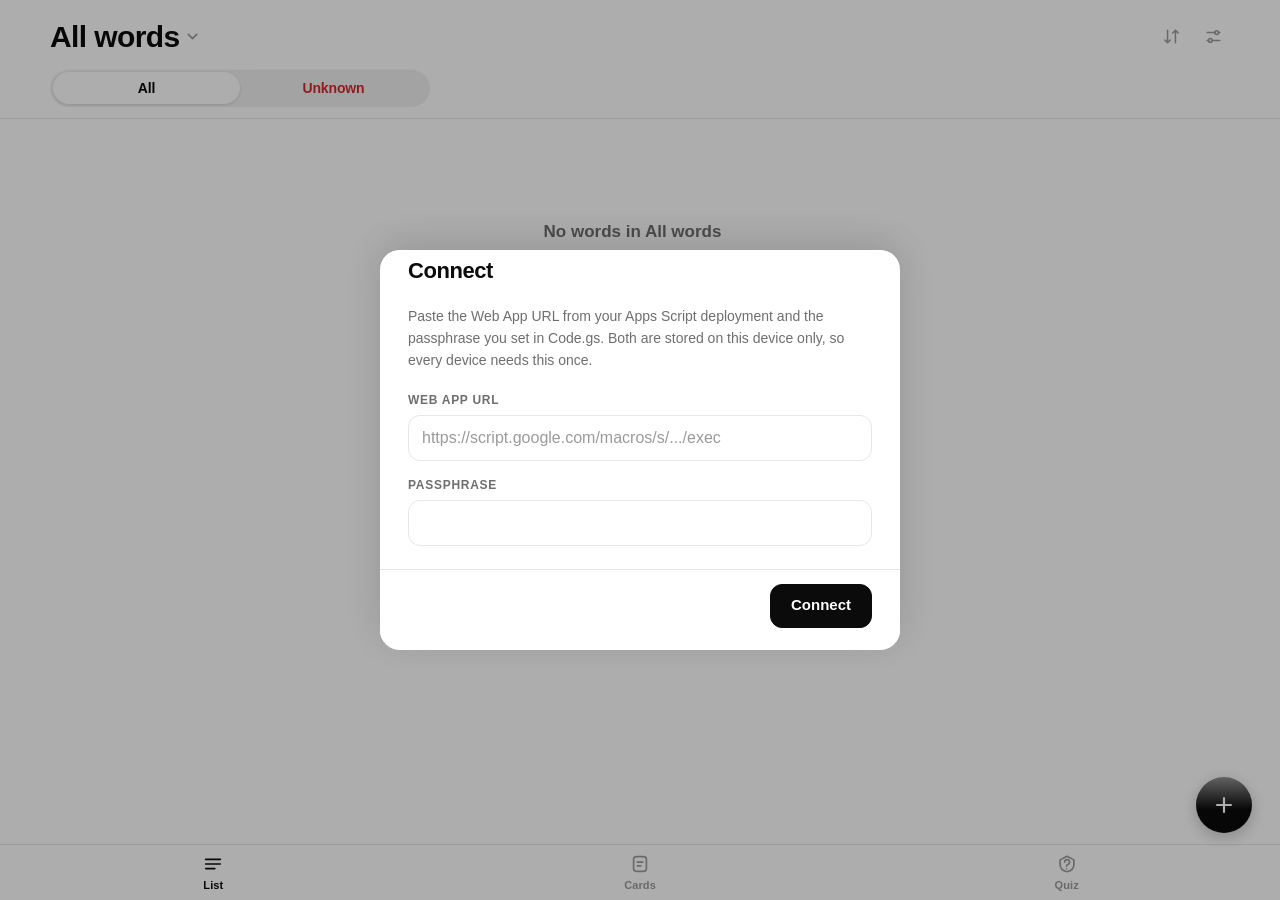
==== commit 70be97d7: "Bring folders back, and add a quiz that spaces by answers - The home screen is the open folder's lis" ====
--- a/index.html
+++ b/index.html
@@ -37,19 +37,15 @@
   <header class="app-header">
     <div class="app-header__inner">
       <div class="app-header__bar">
-        <h1 class="app-header__title" id="app-title">Vocabulary</h1>
+        <!-- The folder that is open, and the way to change it. -->
+        <button class="app-header__title" id="folder-button" type="button" aria-expanded="false">
+          <span id="folder-name">Vocabulary</span>
+          <svg class="app-header__chevron" viewBox="0 0 24 24" aria-hidden="true" focusable="false">
+            <path d="M6 9l6 6 6-6" />
+          </svg>
+        </button>
 
         <div class="app-header__tools">
-          <button class="header-action" id="mode-button" type="button" aria-label="Switch to cards">
-            <svg id="mode-icon-list" viewBox="0 0 24 24" aria-hidden="true" focusable="false" hidden>
-              <path d="M4 7h16M4 12h16M4 17h10" />
-            </svg>
-            <svg id="mode-icon-cards" viewBox="0 0 24 24" aria-hidden="true" focusable="false">
-              <rect x="5" y="4" width="14" height="16" rx="3" />
-              <path d="M9 10h6M9 14h4" />
-            </svg>
-          </button>
-
           <button class="header-action" id="sort-button" type="button"
                   aria-label="Sort" aria-haspopup="listbox">
             <svg viewBox="0 0 24 24" aria-hidden="true" focusable="false">
@@ -67,21 +63,69 @@
         </div>
       </div>
 
-      <!-- Which words: every one, or one of the two piles. The pill behind the
-           selected tab slides between them; see .filter__indicator. -->
+      <!-- Every word in the folder, or only the ones labelled. The pill
+           behind the selected tab slides between them. -->
       <div class="filter" id="filter" role="tablist" aria-label="Show">
         <span class="filter__indicator" aria-hidden="true"></span>
         <button class="filter__tab" type="button" role="tab" data-filter="all">All</button>
-        <button class="filter__tab filter__tab--known" type="button" role="tab" data-filter="known">Known</button>
         <button class="filter__tab filter__tab--unknown" type="button" role="tab" data-filter="unknown">Unknown</button>
       </div>
     </div>
+
+    <!-- Drops from under the header; see js/folder-menu.js. -->
+    <div class="folder-menu" id="folder-menu" hidden>
+      <div class="folder-menu__head">
+        <span class="folder-menu__title">Folders</span>
+        <button class="folder-menu__edit" id="folder-edit" type="button" aria-pressed="false">Edit</button>
+      </div>
+
+      <ul class="folder-menu__list" id="folder-list"></ul>
+
+      <form class="folder-menu__new" id="folder-create">
+        <input class="field__input" id="field-new-folder" type="text" placeholder="New folder name"
+               autocomplete="off" autocapitalize="words" spellcheck="false" maxlength="60">
+        <button class="button" id="folder-create-submit" type="submit">Create</button>
+      </form>
+
+      <p class="form__error folder-menu__error" id="folder-menu-error" hidden></p>
+    </div>
   </header>
+
+  <div class="scrim" id="folder-scrim" hidden></div>
 
   <main class="app-main">
     <ul class="word-list" id="word-list" aria-label="Saved words"></ul>
 
-    <div class="cards" id="cards" aria-label="Flash cards, shuffled" hidden></div>
+    <!-- The same words one screen at a time, shuffled; see js/cards.js. -->
+    <div class="cards" id="cards" aria-label="Cards, shuffled" hidden></div>
+
+    <!-- Quiz home: what is waiting, and the way in. -->
+    <section class="quiz-home" id="quiz-home" hidden>
+      <p class="quiz-home__label">Ready now</p>
+      <p class="quiz-home__count" id="quiz-ready">0</p>
+      <p class="quiz-home__meta">
+        <span class="quiz-home__unknown" id="quiz-unknown"></span>
+        <span class="quiz-home__new" id="quiz-new"></span>
+      </p>
+
+      <button class="button quiz-home__start" id="quiz-start" type="button">Start quiz</button>
+
+      <div class="quiz-home__progress" id="quiz-progress">
+        <p class="quiz-home__caption">Progress in this folder</p>
+        <div class="bar" id="quiz-bar">
+          <span class="bar__part bar__part--new" id="bar-new"></span>
+          <span class="bar__part bar__part--learning" id="bar-learning"></span>
+          <span class="bar__part bar__part--solid" id="bar-solid"></span>
+        </div>
+        <p class="quiz-home__legend">
+          <span id="legend-new"></span>
+          <span id="legend-learning"></span>
+          <span id="legend-solid"></span>
+        </p>
+      </div>
+
+      <p class="quiz-home__empty" id="quiz-empty" hidden>Add a word to quiz yourself on it.</p>
+    </section>
 
     <p class="empty" id="empty-state" hidden>
       <span class="empty__title" id="empty-title">No words yet</span>
@@ -89,11 +133,66 @@
     </p>
   </main>
 
+  <!-- The quiz itself, over everything: no header, no tab bar, one card. -->
+  <section class="quiz" id="quiz" hidden>
+    <div class="quiz__bar">
+      <button class="quiz__end" id="quiz-end" type="button">End</button>
+      <span class="quiz__count" id="quiz-answered">0 answered</span>
+    </div>
+
+    <div class="quiz__stage" id="quiz-stage"></div>
+
+    <div class="quiz__actions" id="quiz-actions">
+      <button class="grade grade--missed" id="grade-missed" type="button">
+        <span class="grade__label">Missed</span>
+        <span class="grade__hint" id="grade-missed-hint"></span>
+      </button>
+      <button class="grade grade--got" id="grade-got" type="button">
+        <span class="grade__label">Got it</span>
+        <span class="grade__hint" id="grade-got-hint"></span>
+      </button>
+    </div>
+
+    <p class="quiz__hint" id="quiz-flip-hint">Tap the card to see the answer</p>
+
+    <!-- Shown by js/quiz.js when the session ends. -->
+    <div class="quiz__summary" id="quiz-summary" hidden>
+      <h2 class="quiz__summary-title">Session done</h2>
+      <p class="quiz__summary-line" id="summary-answered"></p>
+      <p class="quiz__summary-line" id="summary-labels"></p>
+      <button class="button" id="quiz-done" type="button">Back to quiz</button>
+    </div>
+  </section>
+
   <button class="fab" id="add-button" type="button" aria-label="Add a word">
     <svg class="fab__icon" viewBox="0 0 24 24" aria-hidden="true" focusable="false">
       <path d="M12 5v14M5 12h14" />
     </svg>
   </button>
+
+  <nav class="tabbar" id="tabbar" aria-label="Sections">
+    <button class="tabbar__tab is-active" id="tab-list" type="button" data-tab="list" aria-pressed="true">
+      <svg viewBox="0 0 24 24" aria-hidden="true" focusable="false">
+        <path d="M4 7h16M4 12h16M4 17h10" />
+      </svg>
+      <span>List</span>
+    </button>
+    <button class="tabbar__tab" id="tab-cards" type="button" data-tab="cards" aria-pressed="false">
+      <svg viewBox="0 0 24 24" aria-hidden="true" focusable="false">
+        <rect x="5" y="4" width="14" height="16" rx="3" />
+        <path d="M9 10h6M9 14h4" />
+      </svg>
+      <span>Cards</span>
+    </button>
+    <button class="tabbar__tab" id="tab-quiz" type="button" data-tab="quiz" aria-pressed="false">
+      <svg viewBox="0 0 24 24" aria-hidden="true" focusable="false">
+        <path d="M12 3.5l7.5 4v5c0 4.2-3 7-7.5 8-4.5-1-7.5-3.8-7.5-8v-5z" />
+        <path d="M9.4 10a2.7 2.7 0 1 1 3.4 2.6c-.8.3-1.3.9-1.3 1.8M11.5 17.2h.01" />
+      </svg>
+      <span>Quiz</span>
+      <span class="tabbar__badge" id="quiz-badge" hidden></span>
+    </button>
+  </nav>
 
   <!-- Detail view: every field of a single word. -->
   <dialog class="sheet sheet--tall" id="detail-dialog" aria-labelledby="detail-word">
@@ -105,7 +204,11 @@
       <div class="detail__content">
         <div class="detail__tags">
           <p class="detail__pos" id="detail-pos"></p>
-          <p class="detail__status" id="detail-status" hidden></p>
+          <!-- Both the label and the way to put it on or take it off. -->
+          <button class="detail__label" id="detail-label" type="button" aria-pressed="false">
+            <span id="detail-label-text"></span>
+            <span class="detail__dots" id="detail-label-dots" aria-hidden="true" hidden></span>
+          </button>
         </div>
 
         <div class="detail__headline">
@@ -181,6 +284,17 @@
         <div class="swatches" id="field-color" role="radiogroup" aria-labelledby="color-label"></div>
       </div>
 
+      <div class="field">
+        <span class="field__label" id="word-folder-label">Folder</span>
+        <button class="field__input field__trigger" id="field-folder" type="button"
+                aria-labelledby="word-folder-label" aria-haspopup="listbox">
+          <span class="field__value" id="field-folder-value"></span>
+          <svg class="field__chevron" viewBox="0 0 24 24" aria-hidden="true" focusable="false">
+            <path d="M6 9l6 6 6-6" />
+          </svg>
+        </button>
+      </div>
+
       <p class="form__error" id="form-error" hidden></p>
 
       <div class="sheet__actions">
@@ -208,6 +322,28 @@
     </div>
   </dialog>
 
+  <!-- Folder name, for renaming; new folders are made in the folder menu. -->
+  <dialog class="sheet" id="folder-dialog" aria-labelledby="folder-form-title">
+    <div class="sheet__grip" aria-hidden="true"><span class="sheet__handle"></span></div>
+
+    <form class="sheet__body form" id="folder-form" novalidate>
+      <h2 class="sheet__title" id="folder-form-title">Rename folder</h2>
+
+      <label class="field">
+        <span class="field__label">Name</span>
+        <input class="field__input" id="field-folder-name" name="name" type="text" required
+               autocomplete="off" autocapitalize="words" spellcheck="false">
+      </label>
+
+      <p class="form__error" id="folder-error" hidden></p>
+
+      <div class="sheet__actions">
+        <button class="button button--ghost" id="folder-cancel" type="button">Cancel</button>
+        <button class="button" id="folder-submit" type="submit">Rename</button>
+      </div>
+    </form>
+  </dialog>
+
   <!-- Centred confirmation. Tapping outside cancels. -->
   <dialog class="alert" id="confirm-dialog" aria-labelledby="confirm-title">
     <div class="alert__body">
--- a/css/theme.css
+++ b/css/theme.css
@@ -55,14 +55,17 @@
   --gloss-edge:  rgba(255, 255, 255, 0.7);
   --gloss-sheen: rgba(255, 255, 255, 0.55);
 
-  /* Known and unknown. The solid colour is for text and marks; the tint is
-     for the ground behind them — a tab, a swipe, a badge. */
+  /* The "don't know this" label is red throughout; green is the colour of
+     clearing it. The solid colour is for text and marks, the tint for the
+     ground behind them — a tab, a swipe, a chip. */
   --known:        #0E8A45;
   --known-tint:   rgba(14, 138, 69, 0.13);
   --unknown:      #D42A2A;
   --unknown-tint: rgba(212, 42, 42, 0.11);
 
   /* The All / Known / Unknown control. */
+  --on-badge:       #FFFFFF;
+
   --segment-bg:     #F0F0F0;
   --segment-all:    #FFFFFF;
   --shadow-segment: 0 1px 3px rgba(0, 0, 0, 0.12);
@@ -78,6 +81,9 @@
   --radius-lg: 20px;
   --gap:       16px;
   --page-pad:  20px;
+  /* Height of the tab bar without its safe-area padding. Everything that
+     floats above the bar is positioned from this. */
+  --tabbar-h:  53px;
 
   /* Motion */
   --ease-out:    cubic-bezier(0.22, 1, 0.36, 1);
@@ -140,6 +146,8 @@
     --known-tint:   rgba(79, 217, 139, 0.16);
     --unknown:      #FF8080;
     --unknown-tint: rgba(255, 128, 128, 0.15);
+
+    --on-badge:       #202020;
 
     --segment-bg:     #2A2A2A;
     --segment-all:    #3D3D3D;
--- a/css/layout.css
+++ b/css/layout.css
@@ -2,8 +2,10 @@
    layout.css — app shell, header, tabs, word list.
    ========================================================================== */
 
-/* Outside the scroller, so it cannot move with the list. */
+/* Outside the scroller, so it cannot move with the list. The folder menu
+   hangs off its bottom edge, which is why it is a positioning context. */
 .app-header {
+  position: relative;
   flex: none;
   z-index: 10;
   background: var(--bg);
@@ -20,16 +22,42 @@
   padding: 14px 0 10px;
 }
 
+/* The name of the open folder, and the button that opens the folder menu. */
 .app-header__title {
-  flex: 1 1 auto;
+  flex: 0 1 auto;
   min-width: 0;
+  display: flex;
+  align-items: center;
+  gap: 4px;
+  max-width: 100%;
+  padding: 0;
+  border: 0;
+  background: transparent;
+  color: var(--text);
   font-size: 26px;
   font-weight: 700;
   letter-spacing: -0.02em;
+  text-align: left;
+  cursor: pointer;
+}
+
+.app-header__title span {
+  min-width: 0;
   white-space: nowrap;
   overflow: hidden;
   text-overflow: ellipsis;
 }
+
+.app-header__chevron {
+  flex: none;
+  width: 17px;
+  height: 17px;
+  stroke-width: 2.4;
+  color: var(--text-faint);
+  transition: transform var(--dur-mid) var(--ease-out);
+}
+
+.app-header__title[aria-expanded="true"] .app-header__chevron { transform: rotate(180deg); }
 
 /* Right-hand cluster of header controls. */
 .app-header__tools {
@@ -67,7 +95,7 @@
   stroke-width: 1.9;
 }
 
-/* --- Tabs: All / Known / Unknown -------------------------------------------
+/* --- Tabs: All / Unknown -------------------------------------------
    One pill slides behind the selected tab and takes that tab's colour. It is
    moved with a transform, not by changing its position, so the slide stays on
    the compositor. */
@@ -76,7 +104,7 @@
   --filter-index: 0;
   position: relative;
   display: grid;
-  grid-template-columns: repeat(3, 1fr);
+  grid-template-columns: repeat(2, 1fr);
   margin-bottom: 11px;
   padding: 3px;
   border-radius: 999px;
@@ -89,7 +117,7 @@
   top: 3px;
   bottom: 3px;
   left: 3px;
-  width: calc((100% - 6px) / 3);
+  width: calc((100% - 6px) / 2);
   border-radius: 999px;
   background: var(--segment-all);
   box-shadow: var(--shadow-segment);
@@ -98,7 +126,6 @@
               background-color 300ms var(--ease-out);
 }
 
-.filter[data-active="known"]   .filter__indicator { background: var(--known-tint); box-shadow: none; }
 .filter[data-active="unknown"] .filter__indicator { background: var(--unknown-tint); box-shadow: none; }
 
 .filter__tab {
@@ -118,10 +145,8 @@
 
 .filter__tab[aria-selected="true"] { color: var(--text); }
 
-/* Known is green and Unknown red wherever they appear, selected or not. */
-.filter__tab--known   { color: var(--known); }
-.filter__tab--unknown { color: var(--unknown); }
-.filter__tab--known[aria-selected="true"]   { color: var(--known); }
+/* Unknown is red wherever it appears, selected or not. */
+.filter__tab--unknown,
 .filter__tab--unknown[aria-selected="true"] { color: var(--unknown); }
 
 /* The only scrolling region on the home screen. */
@@ -135,9 +160,76 @@
   scrollbar-gutter: stable;
   padding-left: max(var(--page-pad), var(--safe-left));
   padding-right: max(var(--page-pad), var(--safe-right));
-  /* Leave room for the floating button plus the home indicator. */
-  padding-bottom: calc(112px + var(--safe-bottom));
-}
+  /* Leave room for the floating button; the tab bar is in the flow below. */
+  padding-bottom: 96px;
+}
+
+/* --- Tab bar -------------------------------------------------------------- */
+/* In the flow rather than fixed, so the list above it simply ends where it
+   begins and nothing has to be told how tall it is. */
+
+.tabbar {
+  flex: none;
+  display: grid;
+  grid-template-columns: repeat(3, 1fr);
+  border-top: 1px solid var(--line);
+  background: var(--bg);
+  padding-bottom: var(--safe-bottom);
+}
+
+.tabbar__tab {
+  position: relative;
+  display: flex;
+  flex-direction: column;
+  align-items: center;
+  gap: 2px;
+  padding: 8px 0 7px;
+  border: 0;
+  background: transparent;
+  color: var(--text-faint);
+  font-size: 11px;
+  font-weight: 600;
+  letter-spacing: 0.01em;
+  cursor: pointer;
+  transition: color var(--dur-fast) var(--ease-out);
+}
+
+.tabbar__tab svg { width: 22px; height: 22px; stroke-width: 1.8; }
+.tabbar__tab.is-active { color: var(--text); }
+.tabbar__tab:active { transform: scale(0.96); }
+
+/* How many words the quiz has waiting in the open folder. */
+.tabbar__badge {
+  position: absolute;
+  top: 3px;
+  left: calc(50% + 7px);
+  min-width: 17px;
+  padding: 0 5px;
+  border-radius: 999px;
+  background: var(--unknown);
+  color: var(--on-badge);
+  font-size: 10px;
+  font-weight: 700;
+  line-height: 17px;
+  text-align: center;
+}
+
+/* Behind the folder menu, over everything else the header does not cover. */
+.scrim {
+  position: fixed;
+  inset: 0;
+  z-index: 5;
+  background: var(--scrim);
+  opacity: 0;
+  transition: opacity var(--dur-mid) var(--ease-out);
+}
+
+.scrim.is-open { opacity: 1; }
+
+/* The quiz takes the whole screen: no header, no tab bar, one card. */
+body.is-quizzing .app-header,
+body.is-quizzing .tabbar,
+body.is-quizzing .fab { display: none; }
 
 /* Held still while a dialog is open; see js/scroll-lock.js. */
 .app-main.is-locked { overflow: hidden; }
@@ -152,8 +244,8 @@
 /* --- Swipe to file ---------------------------------------------------------
    The row is opaque and slides over labels that are already in place, so the
    action is uncovered rather than drawn — which is why nothing has to be
-   inserted or measured mid-gesture. Right uncovers Known on the left edge;
-   left uncovers Unknown on the right edge. */
+   inserted or measured mid-gesture. Right uncovers "clear label" on the left
+   edge; left uncovers "don't know" on the right edge. */
 
 .word-item {
   position: relative;
@@ -175,21 +267,21 @@
   pointer-events: none;
 }
 
-.word-item__action--known {
+.word-item__action--clear {
   justify-content: flex-start;
   color: var(--known);
   background: var(--known-tint);
 }
 
-.word-item__action--unknown {
+.word-item__action--label {
   justify-content: flex-end;
   color: var(--unknown);
   background: var(--unknown-tint);
 }
 
 /* Only the label for the direction of travel ever shows. */
-.word-item.is-right .word-item__action--known,
-.word-item.is-left  .word-item__action--unknown {
+.word-item.is-right .word-item__action--clear,
+.word-item.is-left  .word-item__action--label {
   opacity: var(--row-progress, 0);
 }
 
@@ -265,8 +357,8 @@
   overflow-wrap: anywhere;
 }
 
-/* Which pile a word is in. Only under All — on the other tabs every row
-   would carry the same mark, which says nothing. */
+/* Marks a labelled word. Only under All — under Unknown every row would
+   carry the same mark, which says nothing. */
 .word-row__mark {
   display: none;
   flex: none;
@@ -275,11 +367,6 @@
   margin-left: auto;
   margin-right: 4px;
   border-radius: 50%;
-}
-
-.word-list[data-filter="all"] .word-row[data-status="known"] .word-row__mark {
-  display: block;
-  background: var(--known);
 }
 
 .word-list[data-filter="all"] .word-row[data-status="unknown"] .word-row__mark {
--- a/css/components.css
+++ b/css/components.css
@@ -8,7 +8,7 @@
 .fab {
   position: fixed;
   right: max(var(--page-pad), var(--safe-right));
-  bottom: calc(var(--page-pad) + var(--safe-bottom));
+  bottom: calc(var(--tabbar-h) + var(--safe-bottom) + 14px);
   z-index: 20;
   display: grid;
   place-items: center;
@@ -200,8 +200,7 @@
   gap: 6px;
 }
 
-.detail__pos,
-.detail__status {
+.detail__pos {
   display: inline-block;
   padding: 3px 9px;
   border: 1px solid var(--line-strong);
@@ -213,9 +212,38 @@
   color: var(--text-dim);
 }
 
-.detail__status { border-color: transparent; }
-.detail__status[data-status="known"]   { color: var(--known);   background: var(--known-tint); }
-.detail__status[data-status="unknown"] { color: var(--unknown); background: var(--unknown-tint); }
+/* The label on the detail card doubles as the control for it. */
+.detail__label {
+  display: inline-flex;
+  align-items: center;
+  gap: 6px;
+  padding: 3px 10px;
+  border: 1px dashed var(--line-strong);
+  border-radius: 999px;
+  background: transparent;
+  color: var(--text-faint);
+  font-size: 11px;
+  font-weight: 600;
+  letter-spacing: 0.06em;
+  text-transform: uppercase;
+  cursor: pointer;
+  transition: transform var(--dur-fast) var(--ease-spring);
+}
+
+.detail__label:active { transform: scale(0.95); }
+
+.detail__label[data-status="unknown"] {
+  border-style: solid;
+  border-color: transparent;
+  background: var(--unknown-tint);
+  color: var(--unknown);
+}
+
+/* Filled for right answers so far, hollow for the ones still to go. */
+.detail__dots {
+  letter-spacing: 1px;
+  font-size: 9px;
+}
 
 .detail__headline {
   display: flex;
@@ -276,9 +304,324 @@
   overflow-wrap: anywhere;
 }
 
-/* --- Cards ---------------------------------------------------------------- */
-/* One flash card per screen, snapped. The deck is its own scroller, so the
-   page behind it has to stop scrolling while it is up. */
+/* --- Folder menu ----------------------------------------------------------- */
+/* Hangs off the bottom edge of the header and drops into place. Transform and
+   opacity only, so the drop stays on the compositor. */
+
+.folder-menu {
+  position: absolute;
+  top: 100%;
+  left: 0;
+  right: 0;
+  z-index: 11;
+  padding: 4px max(var(--page-pad), var(--safe-left)) 14px max(var(--page-pad), var(--safe-right));
+  border-bottom: 1px solid var(--line-strong);
+  border-radius: 0 0 var(--radius-lg) var(--radius-lg);
+  background: var(--bg);
+  box-shadow: 0 14px 30px rgba(0, 0, 0, 0.14);
+  transform: translateY(-8px);
+  opacity: 0;
+  transition: transform 200ms var(--ease-out), opacity 160ms var(--ease-out);
+}
+
+.folder-menu.is-open {
+  transform: translateY(0);
+  opacity: 1;
+}
+
+.folder-menu__head {
+  display: flex;
+  align-items: center;
+  justify-content: space-between;
+  padding: 8px 2px 2px;
+}
+
+.folder-menu__title {
+  font-size: 11px;
+  font-weight: 600;
+  letter-spacing: 0.08em;
+  text-transform: uppercase;
+  color: var(--text-faint);
+}
+
+.folder-menu__edit {
+  padding: 4px 2px;
+  border: 0;
+  background: transparent;
+  color: var(--text-dim);
+  font-size: 13px;
+  font-weight: 600;
+  cursor: pointer;
+}
+
+.folder-menu__list {
+  max-height: 46dvh;
+  overflow-y: auto;
+  overscroll-behavior: contain;
+}
+
+.folder-row {
+  display: flex;
+  align-items: center;
+  gap: 6px;
+  border-bottom: 1px solid var(--line);
+}
+
+.folder-row__choose {
+  flex: 1 1 auto;
+  min-width: 0;
+  display: flex;
+  align-items: center;
+  gap: 10px;
+  padding: 11px 2px;
+  border: 0;
+  background: transparent;
+  color: var(--text);
+  font-size: 16px;
+  text-align: left;
+  cursor: pointer;
+}
+
+.folder-row__name {
+  flex: 1 1 auto;
+  min-width: 0;
+  overflow: hidden;
+  text-overflow: ellipsis;
+  white-space: nowrap;
+}
+
+.folder-row__choose[aria-current="true"] .folder-row__name { font-weight: 650; }
+
+.folder-row__count {
+  flex: none;
+  font-size: 13px;
+  color: var(--text-faint);
+  font-variant-numeric: tabular-nums;
+}
+
+.folder-row__check {
+  flex: none;
+  width: 17px;
+  height: 17px;
+  stroke-width: 2.4;
+}
+
+.folder-row__tools {
+  flex: none;
+  display: flex;
+  gap: 2px;
+}
+
+.folder-row__icon { width: 17px; height: 17px; stroke-width: 1.9; }
+
+.icon-button--danger { color: var(--danger); }
+
+/* Editing is about the folders, not about which one is open. */
+.folder-row.is-editing .folder-row__choose { pointer-events: none; }
+.folder-row.is-editing .folder-row__count { display: none; }
+
+.folder-menu__new {
+  display: flex;
+  gap: 8px;
+  padding-top: 12px;
+}
+
+.folder-menu__new .field__input { flex: 1 1 auto; min-height: 40px; }
+.folder-menu__new .button { flex: none; min-height: 40px; }
+
+.folder-menu__error { padding-top: 8px; }
+
+/* --- Quiz home ------------------------------------------------------------- */
+
+.quiz-home {
+  display: flex;
+  flex-direction: column;
+  align-items: center;
+  padding-top: 26px;
+  text-align: center;
+}
+
+.quiz-home__label {
+  font-size: 12px;
+  font-weight: 600;
+  letter-spacing: 0.06em;
+  text-transform: uppercase;
+  color: var(--text-faint);
+}
+
+.quiz-home__count {
+  font-size: 56px;
+  font-weight: 700;
+  line-height: 1.05;
+  letter-spacing: -0.03em;
+  font-variant-numeric: tabular-nums;
+}
+
+.quiz-home__meta {
+  display: flex;
+  gap: 14px;
+  margin-top: 4px;
+  font-size: 13px;
+  color: var(--text-dim);
+}
+
+.quiz-home__unknown { color: var(--unknown); font-weight: 600; }
+
+.quiz-home__start {
+  width: 100%;
+  max-width: 320px;
+  margin-top: 26px;
+}
+
+.quiz-home__progress {
+  width: 100%;
+  max-width: 420px;
+  margin-top: 40px;
+  text-align: left;
+}
+
+.quiz-home__caption {
+  font-size: 11px;
+  font-weight: 600;
+  letter-spacing: 0.08em;
+  text-transform: uppercase;
+  color: var(--text-faint);
+  margin-bottom: 7px;
+}
+
+.bar {
+  display: flex;
+  height: 9px;
+  border-radius: 999px;
+  overflow: hidden;
+  background: var(--segment-bg);
+}
+
+.bar__part { transition: width var(--dur-mid) var(--ease-out); }
+.bar__part--new      { background: var(--line-strong); }
+.bar__part--learning { background: var(--text-dim); }
+.bar__part--solid    { background: var(--known); }
+
+.quiz-home__legend {
+  display: flex;
+  justify-content: space-between;
+  margin-top: 7px;
+  font-size: 12px;
+  color: var(--text-faint);
+}
+
+.quiz-home__empty {
+  margin-top: 30px;
+  font-size: 15px;
+  color: var(--text-faint);
+}
+
+/* --- Quiz session ---------------------------------------------------------- */
+/* Over everything, with its own bar: one card at a time and nothing else. */
+
+.quiz {
+  position: fixed;
+  inset: 0;
+  z-index: 25;
+  display: flex;
+  flex-direction: column;
+  background: var(--bg);
+  padding: var(--safe-top) max(var(--page-pad), var(--safe-right))
+           calc(16px + var(--safe-bottom)) max(var(--page-pad), var(--safe-left));
+}
+
+.quiz__bar {
+  flex: none;
+  display: flex;
+  align-items: center;
+  justify-content: space-between;
+  padding: 12px 0 10px;
+  font-size: 13px;
+  color: var(--text-faint);
+}
+
+.quiz__end {
+  padding: 4px 2px;
+  border: 0;
+  background: transparent;
+  color: var(--text-dim);
+  font-size: 13px;
+  font-weight: 600;
+  cursor: pointer;
+}
+
+.quiz__count { font-variant-numeric: tabular-nums; }
+
+.quiz__stage {
+  flex: 1 1 auto;
+  min-height: 0;
+  display: flex;
+  align-items: center;
+  justify-content: center;
+  /* Depth for the turn. Set here rather than inside the card's transform so
+     the card itself keeps a plain rotateY the compositor can run. */
+  perspective: 1600px;
+}
+
+.quiz__hint {
+  flex: none;
+  padding: 14px 0 4px;
+  font-size: 13px;
+  color: var(--text-faint);
+  text-align: center;
+}
+
+.quiz__actions {
+  flex: none;
+  display: grid;
+  grid-template-columns: 1fr 1fr;
+  gap: 10px;
+  padding-top: 12px;
+}
+
+.grade {
+  display: flex;
+  flex-direction: column;
+  align-items: center;
+  gap: 2px;
+  min-height: 56px;
+  padding: 9px 0;
+  border: 0;
+  border-radius: var(--radius-md);
+  cursor: pointer;
+  transition: transform var(--dur-fast) var(--ease-spring);
+}
+
+.grade:active { transform: scale(0.97); }
+
+.grade--missed { background: var(--unknown-tint); color: var(--unknown); }
+.grade--got    { background: var(--known-tint);   color: var(--known); }
+
+.grade__label { font-size: 15px; font-weight: 650; }
+.grade__hint  { font-size: 11px; opacity: 0.85; }
+
+.quiz__summary {
+  flex: 1 1 auto;
+  display: flex;
+  flex-direction: column;
+  align-items: center;
+  justify-content: center;
+  gap: 8px;
+  text-align: center;
+}
+
+.quiz__summary-title {
+  font-size: 22px;
+  font-weight: 700;
+  letter-spacing: -0.02em;
+}
+
+.quiz__summary-line { font-size: 15px; color: var(--text-dim); }
+.quiz__summary .button { margin-top: 18px; min-width: 180px; }
+
+/* --- Card deck -------------------------------------------------------------
+   The list's other face: the same words one screen at a time, snapped. Its
+   own scroller, so the page behind it has to stop scrolling while it is up. */
 
 .app-main.is-cards {
   overflow: hidden;
@@ -303,102 +646,14 @@
   align-items: center;
   justify-content: center;
   min-height: 100%;
-  padding: 18px 0 calc(92px + var(--safe-bottom));
+  padding: 18px 0 calc(var(--tabbar-h) + var(--safe-bottom) + 84px);
   scroll-snap-align: center;
   /* Stops a hard flick from skimming past several words at once. */
   scroll-snap-stop: always;
-  /* Depth for the turn. Set here rather than inside the card's transform so
-     the card itself keeps a plain rotateY that the compositor can run. */
   perspective: 1600px;
 }
 
-/* Both faces share one grid cell, so the card is exactly as tall as its
-   taller face and neither face ever has to scroll on its own — a scrolling
-   element inside a 3D turn is where iOS starts showing the wrong side. */
-.flashcard {
-  position: relative;
-  display: grid;
-  width: 100%;
-  max-width: 520px;
-  min-height: min(58vh, 460px);
-  min-height: min(58dvh, 460px);
-  transform-style: preserve-3d;
-  transition: transform 520ms var(--ease-out);
-  cursor: pointer;
-  outline: none;
-}
-
-.flashcard.is-flipped { transform: rotateY(180deg); }
-
-/* Promoted only around a turn; see js/cards.js. */
-.flashcard.is-primed { will-change: transform; }
-
-.flashcard:focus-visible .flashcard__face { border-color: var(--accent); }
-
-.flashcard__face {
-  grid-area: 1 / 1;
-  position: relative;
-  display: flex;
-  flex-direction: column;
-  min-width: 0;
-  padding: 30px 24px 16px;
-  border: 1px solid var(--line);
-  border-radius: 24px;
-  background: var(--surface-raise);
-  box-shadow: var(--shadow-card), inset 0 1px 0 var(--gloss-edge);
-  -webkit-backface-visibility: hidden;
-  backface-visibility: hidden;
-}
-
-/* An explicit rotation on the front as well: Safari only honours
-   backface-visibility on an element that has a 3D transform of its own. */
-.flashcard__face--front {
-  transform: rotateY(0deg);
-  align-items: center;
-  text-align: center;
-}
-
-.flashcard__face--back {
-  transform: rotateY(180deg);
-}
-
-.flashcard__word {
-  margin: auto 0;
-  padding: 12px 0;
-  font-size: 40px;
-  font-weight: 700;
-  line-height: 1.12;
-  letter-spacing: -0.03em;
-  overflow-wrap: anywhere;
-}
-
-.flashcard__body {
-  flex: 1 1 auto;
-  text-align: left;
-}
-
-.flashcard__title {
-  margin: 10px 0 18px;
-  font-size: 26px;
-  font-weight: 700;
-  line-height: 1.15;
-  letter-spacing: -0.02em;
-  overflow-wrap: anywhere;
-}
-
-.flashcard__empty {
-  font-size: 15px;
-  color: var(--text-faint);
-}
-
-.flashcard__youglish {
-  align-self: center;
-  margin-top: 14px;
-}
-
-.flashcard__face--back .flashcard__youglish { align-self: flex-end; }
-
-/* Which pile the word is in — only under All, as in the list. */
+/* Which words are labelled, as in the list: only under All. */
 .flashcard__mark {
   display: none;
   position: absolute;
@@ -409,14 +664,116 @@
   border-radius: 50%;
 }
 
-.cards[data-filter="all"] .flashcard[data-status="known"] .flashcard__mark {
-  display: block;
-  background: var(--known);
-}
-
 .cards[data-filter="all"] .flashcard[data-status="unknown"] .flashcard__mark {
   display: block;
   background: var(--unknown);
+}
+
+/* --- Flash card ------------------------------------------------------------ */
+/* Both faces share one grid cell, so the card is exactly as tall as its
+   taller face and neither face ever has to scroll on its own — a scrolling
+   element inside a 3D turn is where iOS starts showing the wrong side. */
+
+.flashcard {
+  position: relative;
+  display: grid;
+  width: 100%;
+  max-width: 520px;
+  min-height: min(52vh, 440px);
+  min-height: min(52dvh, 440px);
+  transform-style: preserve-3d;
+  transition: transform 520ms var(--ease-out);
+  cursor: pointer;
+  outline: none;
+}
+
+.flashcard.is-flipped { transform: rotateY(180deg); }
+
+/* Promoted only around a turn; see js/quiz.js. */
+.flashcard.is-primed { will-change: transform; }
+
+.flashcard:focus-visible .flashcard__face { border-color: var(--accent); }
+
+.flashcard__face {
+  grid-area: 1 / 1;
+  position: relative;
+  display: flex;
+  flex-direction: column;
+  min-width: 0;
+  padding: 26px 22px 14px;
+  border: 1px solid var(--line);
+  border-radius: 24px;
+  background: var(--surface-raise);
+  box-shadow: var(--shadow-card), inset 0 1px 0 var(--gloss-edge);
+  -webkit-backface-visibility: hidden;
+  backface-visibility: hidden;
+  overflow: hidden;
+}
+
+/* An explicit rotation on the front as well: Safari only honours
+   backface-visibility on an element that has a 3D transform of its own. */
+.flashcard__face--front {
+  transform: rotateY(0deg);
+  align-items: center;
+  text-align: center;
+}
+
+.flashcard__face--back { transform: rotateY(180deg); }
+
+.flashcard__word {
+  margin: auto 0;
+  padding: 12px 0;
+  font-size: 38px;
+  font-weight: 700;
+  line-height: 1.12;
+  letter-spacing: -0.03em;
+  overflow-wrap: anywhere;
+}
+
+.flashcard__body {
+  flex: 1 1 auto;
+  min-height: 0;
+  text-align: left;
+}
+
+.flashcard__tags {
+  display: flex;
+  flex-wrap: wrap;
+  gap: 6px;
+}
+
+.flashcard__title {
+  margin: 10px 0 18px;
+  font-size: 26px;
+  font-weight: 700;
+  line-height: 1.15;
+  letter-spacing: -0.02em;
+  overflow-wrap: anywhere;
+}
+
+.flashcard__empty {
+  font-size: 15px;
+  color: var(--text-faint);
+}
+
+.flashcard__youglish {
+  align-self: center;
+  margin-top: 14px;
+}
+
+.flashcard__face--back .flashcard__youglish { align-self: flex-end; }
+
+/* The label, as it appears on the back of a card. */
+.quiz-label {
+  display: inline-flex;
+  align-items: center;
+  gap: 6px;
+  padding: 3px 9px;
+  border-radius: 999px;
+  background: var(--unknown-tint);
+  color: var(--unknown);
+  font-size: 11px;
+  font-weight: 650;
 }
 
 /* A browser window has the room for larger type; see the note on wide
@@ -424,6 +781,7 @@
 @media (display-mode: browser) and (min-width: 700px) {
   .flashcard { max-width: 640px; }
   .flashcard__word { font-size: 52px; }
+  .quiz__actions, .quiz__bar, .quiz__hint { max-width: 640px; margin-inline: auto; width: 100%; }
 }
 
 /* --- Option picker -------------------------------------------------------- */
@@ -694,7 +1052,7 @@
 .toast {
   position: fixed;
   left: 50%;
-  bottom: calc(88px + var(--safe-bottom));
+  bottom: calc(var(--tabbar-h) + var(--safe-bottom) + 84px);
   z-index: 40;
   max-width: min(420px, calc(100vw - 32px));
   padding: 11px 18px;
@@ -710,7 +1068,7 @@
   position: fixed;
   left: max(var(--page-pad), var(--safe-left));
   right: max(var(--page-pad), var(--safe-right));
-  bottom: calc(var(--page-pad) + var(--safe-bottom));
+  bottom: calc(var(--tabbar-h) + var(--safe-bottom) + 14px);
   z-index: 30;
   display: flex;
   align-items: center;
--- a/css/animations.css
+++ b/css/animations.css
@@ -152,20 +152,41 @@
 /* A row that has just been created slides in on its own. */
 .word-row.is-new { animation: row-in var(--dur-mid) var(--ease-spring) both; }
 
-/* A word swiped into a pile under All stays where it is, washed for a moment
-   in the colour of the pile it went to. */
-@keyframes flash-known {
+/* A word labelled or cleared under All stays where it is, washed for a
+   moment in red (labelled) or green (cleared). */
+@keyframes flash-clear {
   from { background-color: var(--known-tint); }
   to   { background-color: var(--bg); }
 }
 
-@keyframes flash-unknown {
+@keyframes flash-label {
   from { background-color: var(--unknown-tint); }
   to   { background-color: var(--bg); }
 }
 
-.word-item .word-row.is-flash-known   { animation: flash-known   700ms var(--ease-out) both; }
-.word-item .word-row.is-flash-unknown { animation: flash-unknown 700ms var(--ease-out) both; }
+.word-item .word-row.is-flash-clear { animation: flash-clear 700ms var(--ease-out) both; }
+.word-item .word-row.is-flash-label { animation: flash-label 700ms var(--ease-out) both; }
+
+/* --- Quiz ----------------------------------------------------------------- */
+/* The answered card leaves to the left, the next arrives from the right.
+   No fill-mode: once each is over, the transform must be free again for the
+   card to turn. */
+
+@keyframes card-leave {
+  from { transform: translateX(0);      opacity: 1; }
+  to   { transform: translateX(-18px);  opacity: 0; }
+}
+
+@keyframes card-enter {
+  from { transform: translateX(18px); opacity: 0; }
+  to   { transform: translateX(0);    opacity: 1; }
+}
+
+.flashcard.is-leaving  { animation: card-leave 170ms var(--ease-out); opacity: 0; }
+.flashcard.is-entering { animation: card-enter 200ms var(--ease-out); }
+
+/* The grading buttons appear with the answer. */
+.quiz__actions:not([hidden]) { animation: row-in var(--dur-mid) var(--ease-out) both; }
 
 /* --- Chrome --------------------------------------------------------------- */
 
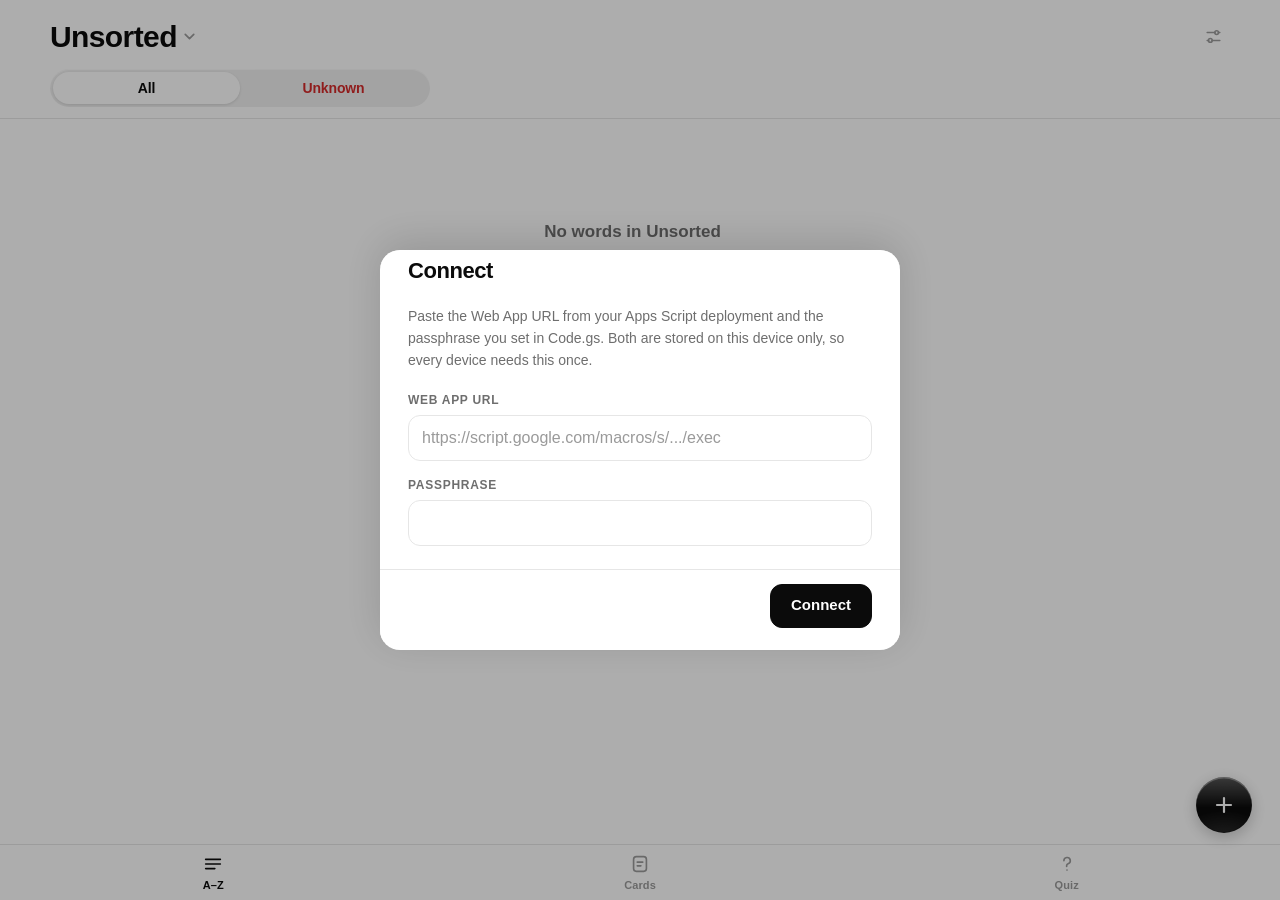
==== commit 9f585f07: "Sorting moves to the tab bar; centre the cards and the quiz - The List tab's label is the order the " ====
--- a/index.html
+++ b/index.html
@@ -36,6 +36,7 @@
 
   <header class="app-header">
     <div class="app-header__inner">
+      <div class="app-header__anchor">
       <div class="app-header__bar">
         <!-- The folder that is open, and the way to change it. -->
         <button class="app-header__title" id="folder-button" type="button" aria-expanded="false">
@@ -46,13 +47,6 @@
         </button>
 
         <div class="app-header__tools">
-          <button class="header-action" id="sort-button" type="button"
-                  aria-label="Sort" aria-haspopup="listbox">
-            <svg viewBox="0 0 24 24" aria-hidden="true" focusable="false">
-              <path d="M7 4v16M3.5 16.5L7 20l3.5-3.5M17 20V4M13.5 7.5L17 4l3.5 3.5" />
-            </svg>
-          </button>
-
           <button class="header-action" id="settings-button" type="button" aria-label="Connection settings">
             <svg viewBox="0 0 24 24" aria-hidden="true" focusable="false">
               <path d="M4 7h10M18 7h2M4 17h2M10 17h10" />
@@ -63,6 +57,26 @@
         </div>
       </div>
 
+      <!-- Hangs off the bottom of the title bar and covers whatever is under
+           it; see js/folder-menu.js. -->
+      <div class="folder-menu" id="folder-menu" hidden>
+        <div class="folder-menu__head">
+          <span class="folder-menu__title">Folders</span>
+          <button class="folder-menu__edit" id="folder-edit" type="button" aria-pressed="false">Edit</button>
+        </div>
+
+        <ul class="folder-menu__list" id="folder-list"></ul>
+
+        <form class="folder-menu__new" id="folder-create">
+          <input class="field__input" id="field-new-folder" type="text" placeholder="New folder name"
+                 autocomplete="off" autocapitalize="words" spellcheck="false" maxlength="60">
+          <button class="button" id="folder-create-submit" type="submit">Create</button>
+        </form>
+
+        <p class="form__error folder-menu__error" id="folder-menu-error" hidden></p>
+      </div>
+      </div>
+
       <!-- Every word in the folder, or only the ones labelled. The pill
            behind the selected tab slides between them. -->
       <div class="filter" id="filter" role="tablist" aria-label="Show">
@@ -70,24 +84,6 @@
         <button class="filter__tab" type="button" role="tab" data-filter="all">All</button>
         <button class="filter__tab filter__tab--unknown" type="button" role="tab" data-filter="unknown">Unknown</button>
       </div>
-    </div>
-
-    <!-- Drops from under the header; see js/folder-menu.js. -->
-    <div class="folder-menu" id="folder-menu" hidden>
-      <div class="folder-menu__head">
-        <span class="folder-menu__title">Folders</span>
-        <button class="folder-menu__edit" id="folder-edit" type="button" aria-pressed="false">Edit</button>
-      </div>
-
-      <ul class="folder-menu__list" id="folder-list"></ul>
-
-      <form class="folder-menu__new" id="folder-create">
-        <input class="field__input" id="field-new-folder" type="text" placeholder="New folder name"
-               autocomplete="off" autocapitalize="words" spellcheck="false" maxlength="60">
-        <button class="button" id="folder-create-submit" type="submit">Create</button>
-      </form>
-
-      <p class="form__error folder-menu__error" id="folder-menu-error" hidden></p>
     </div>
   </header>
 
@@ -142,18 +138,20 @@
 
     <div class="quiz__stage" id="quiz-stage"></div>
 
-    <div class="quiz__actions" id="quiz-actions">
-      <button class="grade grade--missed" id="grade-missed" type="button">
-        <span class="grade__label">Missed</span>
-        <span class="grade__hint" id="grade-missed-hint"></span>
-      </button>
-      <button class="grade grade--got" id="grade-got" type="button">
-        <span class="grade__label">Got it</span>
-        <span class="grade__hint" id="grade-got-hint"></span>
-      </button>
-    </div>
-
-    <p class="quiz__hint" id="quiz-flip-hint">Tap the card to see the answer</p>
+    <div class="quiz__foot" id="quiz-foot">
+      <p class="quiz__hint" id="quiz-flip-hint">Tap the card to see the answer</p>
+
+      <div class="quiz__actions" id="quiz-actions">
+        <button class="grade grade--missed" id="grade-missed" type="button">
+          <span class="grade__label">Missed</span>
+          <span class="grade__hint" id="grade-missed-hint"></span>
+        </button>
+        <button class="grade grade--got" id="grade-got" type="button">
+          <span class="grade__label">Got it</span>
+          <span class="grade__hint" id="grade-got-hint"></span>
+        </button>
+      </div>
+    </div>
 
     <!-- Shown by js/quiz.js when the session ends. -->
     <div class="quiz__summary" id="quiz-summary" hidden>
@@ -175,7 +173,7 @@
       <svg viewBox="0 0 24 24" aria-hidden="true" focusable="false">
         <path d="M4 7h16M4 12h16M4 17h10" />
       </svg>
-      <span>List</span>
+      <span id="tab-list-label">A–Z</span>
     </button>
     <button class="tabbar__tab" id="tab-cards" type="button" data-tab="cards" aria-pressed="false">
       <svg viewBox="0 0 24 24" aria-hidden="true" focusable="false">
@@ -186,8 +184,7 @@
     </button>
     <button class="tabbar__tab" id="tab-quiz" type="button" data-tab="quiz" aria-pressed="false">
       <svg viewBox="0 0 24 24" aria-hidden="true" focusable="false">
-        <path d="M12 3.5l7.5 4v5c0 4.2-3 7-7.5 8-4.5-1-7.5-3.8-7.5-8v-5z" />
-        <path d="M9.4 10a2.7 2.7 0 1 1 3.4 2.6c-.8.3-1.3.9-1.3 1.8M11.5 17.2h.01" />
+        <path d="M8.6 8.4a3.5 3.5 0 1 1 4.6 3.3c-1 .4-1.6 1.2-1.6 2.3v.6M12 18.6h.01" />
       </svg>
       <span>Quiz</span>
       <span class="tabbar__badge" id="quiz-badge" hidden></span>
--- a/css/theme.css
+++ b/css/theme.css
@@ -66,6 +66,13 @@
   /* The All / Known / Unknown control. */
   --on-badge:       #FFFFFF;
 
+  /* The add button's glass: a highlight down the top, a pool of light at the
+     foot, and the rim where they meet the edge. */
+  --fab-sheen: rgba(255, 255, 255, 0.30);
+  --fab-glow:  rgba(255, 255, 255, 0.16);
+  --fab-rim:   rgba(255, 255, 255, 0.34);
+  --fab-shade: rgba(0, 0, 0, 0.25);
+
   --segment-bg:     #F0F0F0;
   --segment-all:    #FFFFFF;
   --shadow-segment: 0 1px 3px rgba(0, 0, 0, 0.12);
@@ -148,6 +155,12 @@
     --unknown-tint: rgba(255, 128, 128, 0.15);
 
     --on-badge:       #202020;
+
+    /* The button is near-white here, so the glass is shaded rather than lit. */
+    --fab-sheen: rgba(255, 255, 255, 0.85);
+    --fab-glow:  rgba(0, 0, 0, 0.07);
+    --fab-rim:   rgba(255, 255, 255, 0.9);
+    --fab-shade: rgba(0, 0, 0, 0.16);
 
     --segment-bg:     #2A2A2A;
     --segment-all:    #3D3D3D;
--- a/css/layout.css
+++ b/css/layout.css
@@ -2,10 +2,8 @@
    layout.css — app shell, header, tabs, word list.
    ========================================================================== */
 
-/* Outside the scroller, so it cannot move with the list. The folder menu
-   hangs off its bottom edge, which is why it is a positioning context. */
+/* Outside the scroller, so it cannot move with the list. */
 .app-header {
-  position: relative;
   flex: none;
   z-index: 10;
   background: var(--bg);
@@ -20,6 +18,13 @@
   align-items: baseline;
   gap: 8px;
   padding: 14px 0 10px;
+}
+
+/* The folder menu hangs off the bottom of the title bar and covers whatever
+   is below it, so the tabs never sit between the two. */
+.app-header__anchor {
+  position: relative;
+  z-index: 2;
 }
 
 /* The name of the open folder, and the button that opens the folder menu. */
@@ -226,6 +231,13 @@
 
 .scrim.is-open { opacity: 1; }
 
+/* Out of reach while the folder menu is open: it floats above the scrim. */
+body.is-menu-open .fab {
+  opacity: 0;
+  pointer-events: none;
+  transition: opacity var(--dur-fast) var(--ease-out);
+}
+
 /* The quiz takes the whole screen: no header, no tab bar, one card. */
 body.is-quizzing .app-header,
 body.is-quizzing .tabbar,
--- a/css/components.css
+++ b/css/components.css
@@ -16,21 +16,24 @@
   height: 56px;
   border: 0;
   border-radius: 50%;
-  background: var(--accent);
   color: var(--on-accent);
-  box-shadow: var(--shadow-fab);
   cursor: pointer;
   transition: transform var(--dur-fast) var(--ease-spring),
               opacity var(--dur-fast) var(--ease-out);
 }
 
-/* A faint highlight rolling off the top, rather than a flat disc. */
+/* Glass rather than a flat disc: a highlight rolling off the top, a soft
+   pool of light at the foot, and a bright rim where the two meet the edge.
+   All of it is painted once — no blur filter, nothing that costs a frame. */
 .fab {
-  background-image: linear-gradient(
-    180deg,
-    var(--gloss-sheen) 0%,
-    transparent 58%
-  );
+  background-color: var(--accent);
+  background-image:
+    linear-gradient(180deg, var(--fab-sheen) 0%, transparent 54%),
+    radial-gradient(120% 80% at 50% 118%, var(--fab-glow), transparent 72%);
+  box-shadow:
+    var(--shadow-fab),
+    inset 0 1.5px 0 var(--fab-rim),
+    inset 0 -1px 0 var(--fab-shade);
 }
 
 .fab:active { transform: scale(0.9); }
@@ -305,14 +308,16 @@
 }
 
 /* --- Folder menu ----------------------------------------------------------- */
-/* Hangs off the bottom edge of the header and drops into place. Transform and
-   opacity only, so the drop stays on the compositor. */
+/* Hangs off the bottom edge of the title bar and drops into place, over the
+   tabs and the list. Transform and opacity only, so the drop stays on the
+   compositor. The negative insets take it back out to the screen edges,
+   since it sits inside the header's padding. */
 
 .folder-menu {
   position: absolute;
   top: 100%;
-  left: 0;
-  right: 0;
+  left: calc(-1 * max(var(--page-pad), var(--safe-left)));
+  right: calc(-1 * max(var(--page-pad), var(--safe-right)));
   z-index: 11;
   padding: 4px max(var(--page-pad), var(--safe-left)) 14px max(var(--page-pad), var(--safe-right));
   border-bottom: 1px solid var(--line-strong);
@@ -527,7 +532,12 @@
   flex-direction: column;
   background: var(--bg);
   padding: var(--safe-top) max(var(--page-pad), var(--safe-right))
-           calc(16px + var(--safe-bottom)) max(var(--page-pad), var(--safe-left));
+           calc(var(--quiz-pad-b) + var(--safe-bottom)) max(var(--page-pad), var(--safe-left));
+  /* The bar above the card and the block below it are both fixed heights, so
+     the stage between them can be padded into the middle of the screen. */
+  --quiz-bar-h: 42px;
+  --quiz-foot-h: 84px;
+  --quiz-pad-b: 16px;
 }
 
 .quiz__bar {
@@ -535,7 +545,7 @@
   display: flex;
   align-items: center;
   justify-content: space-between;
-  padding: 12px 0 10px;
+  min-height: var(--quiz-bar-h);
   font-size: 13px;
   color: var(--text-faint);
 }
@@ -558,25 +568,40 @@
   display: flex;
   align-items: center;
   justify-content: center;
+  /* Makes up the difference between the chrome above and below — the buttons
+     and the padding under them against the bar — so the card is centred on
+     the screen rather than in what is left of it. */
+  padding-top: calc(var(--quiz-foot-h) + var(--quiz-pad-b) - var(--quiz-bar-h));
   /* Depth for the turn. Set here rather than inside the card's transform so
      the card itself keeps a plain rotateY the compositor can run. */
   perspective: 1600px;
 }
 
+/* One block of a fixed height holding both, so showing the answer does not
+   move the card. */
+.quiz__foot {
+  position: relative;
+  flex: none;
+  min-height: var(--quiz-foot-h);
+}
+
 .quiz__hint {
-  flex: none;
-  padding: 14px 0 4px;
+  position: absolute;
+  inset: 0;
+  display: flex;
+  align-items: center;
+  justify-content: center;
   font-size: 13px;
   color: var(--text-faint);
   text-align: center;
 }
 
 .quiz__actions {
-  flex: none;
+  position: absolute;
+  inset: 12px 0 0;
   display: grid;
   grid-template-columns: 1fr 1fr;
   gap: 10px;
-  padding-top: 12px;
 }
 
 .grade {
@@ -639,14 +664,16 @@
 
 .cards::-webkit-scrollbar { display: none; }
 
-/* A screen per card. min-height rather than height, so a card whose back is
-   long can grow past the screen and still be read to the end. */
+/* A screen per card, the card dead centre in it. min-height rather than
+   height, so a card whose back is long can grow past the screen and still be
+   read to the end. The add button is hidden on this tab, so the padding can
+   be even top and bottom. */
 .card-slot {
   display: flex;
   align-items: center;
   justify-content: center;
   min-height: 100%;
-  padding: 18px 0 calc(var(--tabbar-h) + var(--safe-bottom) + 84px);
+  padding: 18px 0;
   scroll-snap-align: center;
   /* Stops a hard flick from skimming past several words at once. */
   scroll-snap-stop: always;
@@ -781,7 +808,7 @@
 @media (display-mode: browser) and (min-width: 700px) {
   .flashcard { max-width: 640px; }
   .flashcard__word { font-size: 52px; }
-  .quiz__actions, .quiz__bar, .quiz__hint { max-width: 640px; margin-inline: auto; width: 100%; }
+  .quiz__bar, .quiz__foot { max-width: 640px; margin-inline: auto; width: 100%; }
 }
 
 /* --- Option picker -------------------------------------------------------- */
--- a/css/animations.css
+++ b/css/animations.css
@@ -188,6 +188,15 @@
 /* The grading buttons appear with the answer. */
 .quiz__actions:not([hidden]) { animation: row-in var(--dur-mid) var(--ease-out) both; }
 
+/* The order on the List tab drops in when it changes, so the tap reads as a
+   change of state rather than a flicker. */
+@keyframes label-swap {
+  from { transform: translateY(-4px); opacity: 0; }
+  to   { transform: translateY(0);    opacity: 1; }
+}
+
+.tabbar__tab span.is-changed { animation: label-swap var(--dur-mid) var(--ease-spring) both; }
+
 /* --- Chrome --------------------------------------------------------------- */
 
 .fab { animation: fab-in var(--dur-slow) var(--ease-spring) both; }
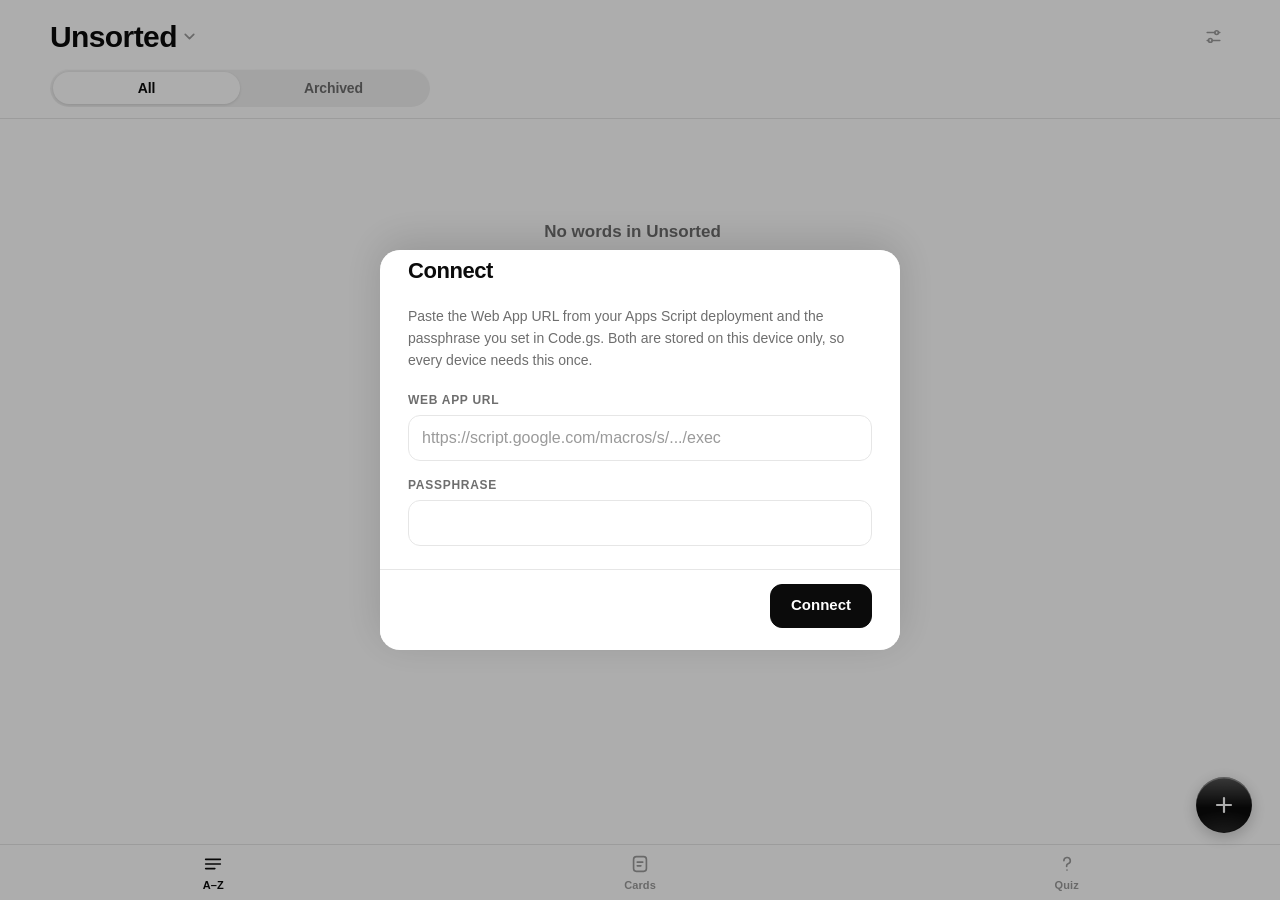
==== commit 577c508b: "Archive words instead of labelling them, and add DuckDuckGo The second tab becomes Archived, in grey" ====
--- a/index.html
+++ b/index.html
@@ -77,12 +77,12 @@
       </div>
       </div>
 
-      <!-- Every word in the folder, or only the ones labelled. The pill
+      <!-- Every live word in the folder, or the ones put aside. The pill
            behind the selected tab slides between them. -->
       <div class="filter" id="filter" role="tablist" aria-label="Show">
         <span class="filter__indicator" aria-hidden="true"></span>
         <button class="filter__tab" type="button" role="tab" data-filter="all">All</button>
-        <button class="filter__tab filter__tab--unknown" type="button" role="tab" data-filter="unknown">Unknown</button>
+        <button class="filter__tab filter__tab--archived" type="button" role="tab" data-filter="archived">Archived</button>
       </div>
     </div>
   </header>
@@ -201,30 +201,37 @@
       <div class="detail__content">
         <div class="detail__tags">
           <p class="detail__pos" id="detail-pos"></p>
-          <!-- Both the label and the way to put it on or take it off. -->
-          <button class="detail__label" id="detail-label" type="button" aria-pressed="false">
-            <span id="detail-label-text"></span>
-            <span class="detail__dots" id="detail-label-dots" aria-hidden="true" hidden></span>
+          <!-- Puts the word aside, or brings it back. -->
+          <button class="detail__archive" id="detail-archive" type="button" aria-pressed="false">
+            <span id="detail-archive-text"></span>
           </button>
         </div>
 
         <div class="detail__headline">
           <h2 class="detail__word" id="detail-word"></h2>
-          <a class="youglish" id="detail-youglish" target="_blank" rel="noopener noreferrer">
-            <span class="youglish__label">youglish</span>
-            <svg class="youglish__chevron" viewBox="0 0 24 24" aria-hidden="true" focusable="false">
-              <path d="M9 6l6 6-6 6" />
-            </svg>
-          </a>
+          <div class="wordlinks">
+            <a class="youglish" id="detail-youglish" target="_blank" rel="noopener noreferrer">
+              <span class="youglish__label">youglish</span>
+              <svg class="youglish__chevron" viewBox="0 0 24 24" aria-hidden="true" focusable="false">
+                <path d="M9 6l6 6-6 6" />
+              </svg>
+            </a>
+            <a class="youglish" id="detail-duckduckgo" target="_blank" rel="noopener noreferrer">
+              <span class="youglish__label">duckduckgo</span>
+              <svg class="youglish__chevron" viewBox="0 0 24 24" aria-hidden="true" focusable="false">
+                <path d="M9 6l6 6-6 6" />
+              </svg>
+            </a>
+          </div>
         </div>
 
         <section class="detail__block" id="detail-definition-block">
-          <h3 class="detail__label">Definition</h3>
+          <h3 class="detail__heading">Definition</h3>
           <p class="detail__text" id="detail-definition"></p>
         </section>
 
         <section class="detail__block" id="detail-note-block">
-          <h3 class="detail__label">Note</h3>
+          <h3 class="detail__heading">Note</h3>
           <p class="detail__text" id="detail-note"></p>
         </section>
       </div>
@@ -372,6 +379,11 @@
         <code>Code.gs</code>. Both are stored on this device only, so every device needs this once.
       </p>
 
+      <!-- Which deployment this device is talking to, and whether its code is
+           current. Two devices on different deployments is the usual reason
+           one of them shows old behaviour after an update. -->
+      <p class="setup__status" id="setup-status" hidden></p>
+
       <label class="field">
         <span class="field__label">Web App URL</span>
         <input class="field__input" id="field-url" name="url" type="url"
--- a/css/theme.css
+++ b/css/theme.css
@@ -63,6 +63,11 @@
   --unknown:      #D42A2A;
   --unknown-tint: rgba(212, 42, 42, 0.11);
 
+  /* Archived is deliberately grey. Putting a word aside is housekeeping, not
+     a verdict on it, and red would read as one. */
+  --archived:      #6E6E6E;
+  --archived-tint: rgba(110, 110, 110, 0.13);
+
   /* The All / Known / Unknown control. */
   --on-badge:       #FFFFFF;
 
@@ -153,6 +158,9 @@
     --known-tint:   rgba(79, 217, 139, 0.16);
     --unknown:      #FF8080;
     --unknown-tint: rgba(255, 128, 128, 0.15);
+
+    --archived:      #A8A8A8;
+    --archived-tint: rgba(168, 168, 168, 0.16);
 
     --on-badge:       #202020;
 
--- a/css/layout.css
+++ b/css/layout.css
@@ -131,7 +131,7 @@
               background-color 300ms var(--ease-out);
 }
 
-.filter[data-active="unknown"] .filter__indicator { background: var(--unknown-tint); box-shadow: none; }
+.filter[data-active="archived"] .filter__indicator { background: var(--archived-tint); box-shadow: none; }
 
 .filter__tab {
   position: relative;
@@ -150,9 +150,9 @@
 
 .filter__tab[aria-selected="true"] { color: var(--text); }
 
-/* Unknown is red wherever it appears, selected or not. */
-.filter__tab--unknown,
-.filter__tab--unknown[aria-selected="true"] { color: var(--unknown); }
+/* Archived is grey wherever it appears, selected or not. */
+.filter__tab--archived,
+.filter__tab--archived[aria-selected="true"] { color: var(--archived); }
 
 /* The only scrolling region on the home screen. */
 .app-main {
@@ -279,21 +279,21 @@
   pointer-events: none;
 }
 
-.word-item__action--clear {
+.word-item__action--restore {
   justify-content: flex-start;
   color: var(--known);
   background: var(--known-tint);
 }
 
-.word-item__action--label {
+.word-item__action--archive {
   justify-content: flex-end;
-  color: var(--unknown);
-  background: var(--unknown-tint);
+  color: var(--archived);
+  background: var(--archived-tint);
 }
 
 /* Only the label for the direction of travel ever shows. */
-.word-item.is-right .word-item__action--clear,
-.word-item.is-left  .word-item__action--label {
+.word-item.is-right .word-item__action--restore,
+.word-item.is-left  .word-item__action--archive {
   opacity: var(--row-progress, 0);
 }
 
@@ -369,23 +369,6 @@
   overflow-wrap: anywhere;
 }
 
-/* Marks a labelled word. Only under All — under Unknown every row would
-   carry the same mark, which says nothing. */
-.word-row__mark {
-  display: none;
-  flex: none;
-  width: 7px;
-  height: 7px;
-  margin-left: auto;
-  margin-right: 4px;
-  border-radius: 50%;
-}
-
-.word-list[data-filter="all"] .word-row[data-status="unknown"] .word-row__mark {
-  display: block;
-  background: var(--unknown);
-}
-
 /* A word queued for upload is dimmed until the server confirms it. */
 .word-row--pending { color: var(--text-dim); }
 
--- a/css/components.css
+++ b/css/components.css
@@ -134,6 +134,22 @@
   margin-bottom: 4px;
 }
 
+/* One line on the Connection sheet saying which deployment this is. */
+.setup__status {
+  margin: 2px 0 2px;
+  padding: 9px 12px;
+  border-radius: var(--radius-sm);
+  background: var(--segment-bg);
+  color: var(--text-dim);
+  font-size: 13px;
+  line-height: 1.45;
+}
+
+.setup__status.is-stale {
+  background: var(--unknown-tint);
+  color: var(--unknown);
+}
+
 .sheet__lead {
   font-size: 14px;
   line-height: 1.55;
@@ -215,37 +231,33 @@
   color: var(--text-dim);
 }
 
-/* The label on the detail card doubles as the control for it. */
-.detail__label {
+/* Puts the word aside, or brings it back. Metrically identical to
+   .detail__pos above, so the two sit on one baseline: same padding, same
+   border width, same type. */
+.detail__archive {
   display: inline-flex;
   align-items: center;
-  gap: 6px;
-  padding: 3px 10px;
-  border: 1px dashed var(--line-strong);
+  padding: 3px 9px;
+  border: 1px solid var(--line-strong);
   border-radius: 999px;
   background: transparent;
-  color: var(--text-faint);
+  color: var(--text-dim);
   font-size: 11px;
   font-weight: 600;
-  letter-spacing: 0.06em;
+  letter-spacing: 0.08em;
   text-transform: uppercase;
   cursor: pointer;
   transition: transform var(--dur-fast) var(--ease-spring);
 }
 
-.detail__label:active { transform: scale(0.95); }
-
-.detail__label[data-status="unknown"] {
-  border-style: solid;
+.detail__archive:active { transform: scale(0.95); }
+
+/* Already archived: filled, and grey rather than red — putting a word aside
+   is housekeeping, not a verdict on it. */
+.detail__archive[data-archived="1"] {
   border-color: transparent;
-  background: var(--unknown-tint);
-  color: var(--unknown);
-}
-
-/* Filled for right answers so far, hollow for the ones still to go. */
-.detail__dots {
-  letter-spacing: 1px;
-  font-size: 9px;
+  background: var(--archived-tint);
+  color: var(--archived);
 }
 
 .detail__headline {
@@ -264,6 +276,16 @@
   line-height: 1.15;
   letter-spacing: -0.03em;
   overflow-wrap: anywhere;
+}
+
+/* YouGlish and DuckDuckGo, one above the other. Side by side they crowd the
+   word they belong to, and the second would have to lose its label to fit. */
+.wordlinks {
+  flex: none;
+  display: flex;
+  flex-direction: column;
+  align-items: flex-start;
+  gap: 2px;
 }
 
 .youglish {
@@ -291,13 +313,17 @@
 
 .detail__block + .detail__block { margin-top: 20px; }
 
-.detail__label {
+/* The section headings on the detail card and on the back of every card.
+   This used to share a class with the label control above, and so inherited
+   its dashed pill outline — which is where the dotted boxes around
+   "Definition" and "Note" came from. */
+.detail__heading {
+  margin-bottom: 5px;
   font-size: 11px;
   font-weight: 600;
   letter-spacing: 0.08em;
   text-transform: uppercase;
   color: var(--text-faint);
-  margin-bottom: 5px;
 }
 
 .detail__text {
@@ -664,16 +690,20 @@
 
 .cards::-webkit-scrollbar { display: none; }
 
-/* A screen per card, the card dead centre in it. min-height rather than
-   height, so a card whose back is long can grow past the screen and still be
-   read to the end. The add button is hidden on this tab, so the padding can
-   be even top and bottom. */
+/* A screen per card. min-height rather than height, so a card whose back is
+   long can grow past the screen and still be read to the end.
+
+   Centred on the screen, not on the strip between the header and the tab bar:
+   the header is the taller of the two, so centring in the strip leaves the
+   card sitting low. The extra bottom padding is the difference between them
+   (--chrome-diff, measured in js/cards.js), which lifts the card by half of
+   it — onto the middle of the whole screen, safe areas included. */
 .card-slot {
   display: flex;
   align-items: center;
   justify-content: center;
   min-height: 100%;
-  padding: 18px 0;
+  padding: 18px 0 calc(18px + var(--chrome-diff, 0px));
   scroll-snap-align: center;
   /* Stops a hard flick from skimming past several words at once. */
   scroll-snap-stop: always;
@@ -708,13 +738,10 @@
   max-width: 520px;
   min-height: min(52vh, 440px);
   min-height: min(52dvh, 440px);
-  transform-style: preserve-3d;
   transition: transform 520ms var(--ease-out);
   cursor: pointer;
   outline: none;
 }
-
-.flashcard.is-flipped { transform: rotateY(180deg); }
 
 /* Promoted only around a turn; see js/quiz.js. */
 .flashcard.is-primed { will-change: transform; }
@@ -732,20 +759,42 @@
   border-radius: 24px;
   background: var(--surface-raise);
   box-shadow: var(--shadow-card), inset 0 1px 0 var(--gloss-edge);
+  overflow: hidden;
+}
+
+.flashcard__face--front {
+  align-items: center;
+  text-align: center;
+}
+
+/* A card far from the screen is flat: its front only, no 3D at all. */
+.flashcard__face--back { visibility: hidden; }
+
+/* --- The turn, for live cards only -----------------------------------------
+   Every face with a 3D transform is its own compositing layer, a screen-sized
+   bitmap in memory. A deck of 132 cards made 264 of them, which iOS will not
+   allocate: a folder that size simply would not open, while a folder of three
+   did. So only a card that is on screen or next to it (js/cards.js marks it
+   is-live) is set up to turn, and the rest cost nothing but their layout. */
+
+.flashcard.is-live { transform-style: preserve-3d; }
+
+.flashcard.is-live .flashcard__face {
   -webkit-backface-visibility: hidden;
   backface-visibility: hidden;
-  overflow: hidden;
 }
 
 /* An explicit rotation on the front as well: Safari only honours
    backface-visibility on an element that has a 3D transform of its own. */
-.flashcard__face--front {
-  transform: rotateY(0deg);
-  align-items: center;
-  text-align: center;
-}
-
-.flashcard__face--back { transform: rotateY(180deg); }
+.flashcard.is-live .flashcard__face--front { transform: rotateY(0deg); }
+
+.flashcard.is-live .flashcard__face--back {
+  transform: rotateY(180deg);
+  visibility: visible;
+}
+
+/* Never on a flat card, which would only show its front mirrored. */
+.flashcard.is-live.is-flipped { transform: rotateY(180deg); }
 
 .flashcard__word {
   margin: auto 0;
@@ -763,12 +812,6 @@
   text-align: left;
 }
 
-.flashcard__tags {
-  display: flex;
-  flex-wrap: wrap;
-  gap: 6px;
-}
-
 .flashcard__title {
   margin: 10px 0 18px;
   font-size: 26px;
@@ -783,24 +826,17 @@
   color: var(--text-faint);
 }
 
-.flashcard__youglish {
+/* On the front they follow the word, centred; on the back they close the
+   card off under the last block. */
+.flashcard .wordlinks {
   align-self: center;
+  align-items: center;
   margin-top: 14px;
 }
 
-.flashcard__face--back .flashcard__youglish { align-self: flex-end; }
-
-/* The label, as it appears on the back of a card. */
-.quiz-label {
-  display: inline-flex;
-  align-items: center;
-  gap: 6px;
-  padding: 3px 9px;
-  border-radius: 999px;
-  background: var(--unknown-tint);
-  color: var(--unknown);
-  font-size: 11px;
-  font-weight: 650;
+.flashcard__face--back .wordlinks {
+  align-self: flex-end;
+  align-items: flex-end;
 }
 
 /* A browser window has the room for larger type; see the note on wide
--- a/css/animations.css
+++ b/css/animations.css
@@ -152,21 +152,6 @@
 /* A row that has just been created slides in on its own. */
 .word-row.is-new { animation: row-in var(--dur-mid) var(--ease-spring) both; }
 
-/* A word labelled or cleared under All stays where it is, washed for a
-   moment in red (labelled) or green (cleared). */
-@keyframes flash-clear {
-  from { background-color: var(--known-tint); }
-  to   { background-color: var(--bg); }
-}
-
-@keyframes flash-label {
-  from { background-color: var(--unknown-tint); }
-  to   { background-color: var(--bg); }
-}
-
-.word-item .word-row.is-flash-clear { animation: flash-clear 700ms var(--ease-out) both; }
-.word-item .word-row.is-flash-label { animation: flash-label 700ms var(--ease-out) both; }
-
 /* --- Quiz ----------------------------------------------------------------- */
 /* The answered card leaves to the left, the next arrives from the right.
    No fill-mode: once each is over, the transform must be free again for the
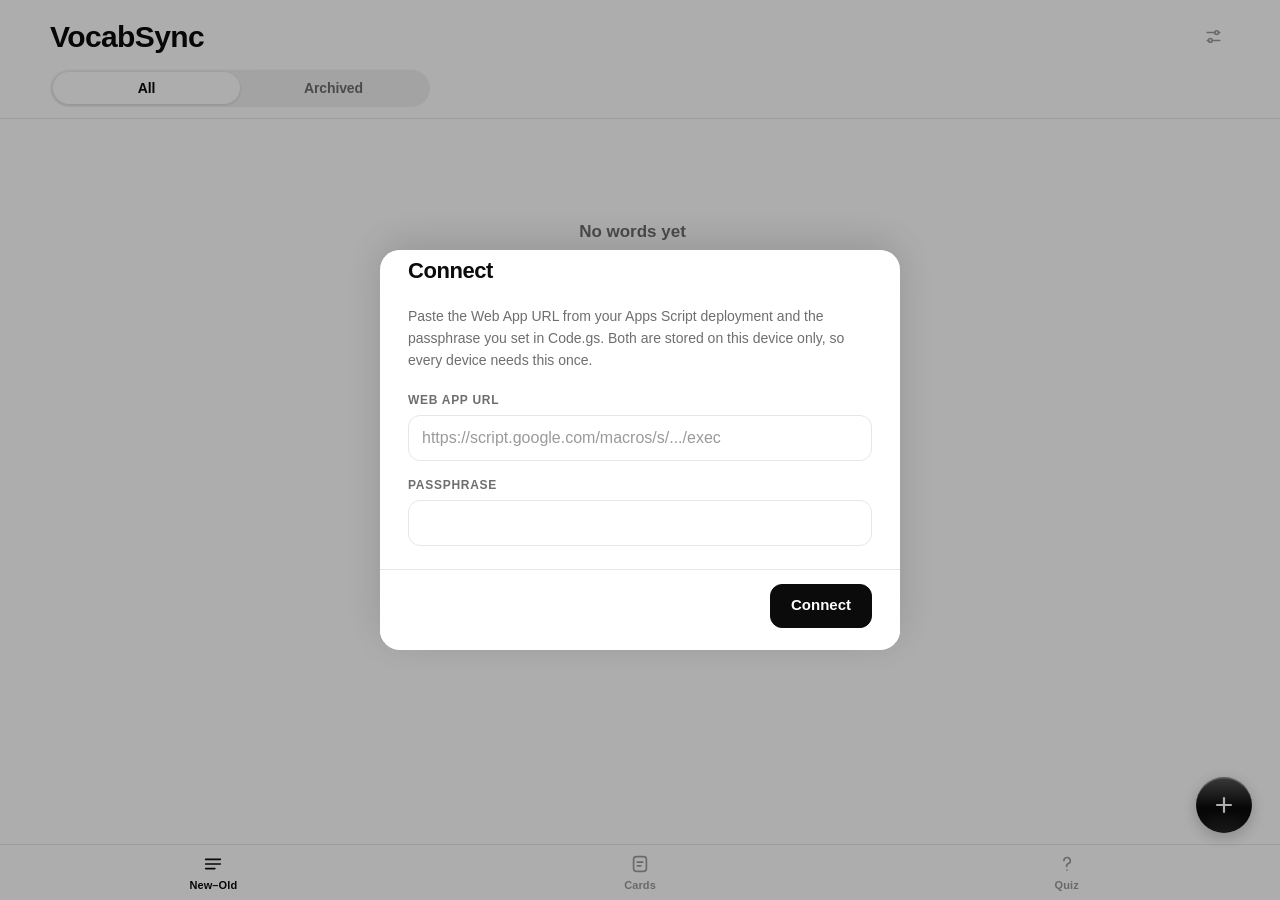
==== commit 192e6c57: "Take folders out One list. The header is the app's name rather than a folder and a chevron, the menu" ====
--- a/index.html
+++ b/index.html
@@ -36,15 +36,8 @@
 
   <header class="app-header">
     <div class="app-header__inner">
-      <div class="app-header__anchor">
       <div class="app-header__bar">
-        <!-- The folder that is open, and the way to change it. -->
-        <button class="app-header__title" id="folder-button" type="button" aria-expanded="false">
-          <span id="folder-name">Vocabulary</span>
-          <svg class="app-header__chevron" viewBox="0 0 24 24" aria-hidden="true" focusable="false">
-            <path d="M6 9l6 6 6-6" />
-          </svg>
-        </button>
+        <h1 class="app-header__title">VocabSync</h1>
 
         <div class="app-header__tools">
           <button class="header-action" id="settings-button" type="button" aria-label="Connection settings">
@@ -57,27 +50,7 @@
         </div>
       </div>
 
-      <!-- Hangs off the bottom of the title bar and covers whatever is under
-           it; see js/folder-menu.js. -->
-      <div class="folder-menu" id="folder-menu" hidden>
-        <div class="folder-menu__head">
-          <span class="folder-menu__title">Folders</span>
-          <button class="folder-menu__edit" id="folder-edit" type="button" aria-pressed="false">Edit</button>
-        </div>
-
-        <ul class="folder-menu__list" id="folder-list"></ul>
-
-        <form class="folder-menu__new" id="folder-create">
-          <input class="field__input" id="field-new-folder" type="text" placeholder="New folder name"
-                 autocomplete="off" autocapitalize="words" spellcheck="false" maxlength="60">
-          <button class="button" id="folder-create-submit" type="submit">Create</button>
-        </form>
-
-        <p class="form__error folder-menu__error" id="folder-menu-error" hidden></p>
-      </div>
-      </div>
-
-      <!-- Every live word in the folder, or the ones put aside. The pill
+      <!-- Every live word, or the ones put aside. The pill
            behind the selected tab slides between them. -->
       <div class="filter" id="filter" role="tablist" aria-label="Show">
         <span class="filter__indicator" aria-hidden="true"></span>
@@ -86,8 +59,6 @@
       </div>
     </div>
   </header>
-
-  <div class="scrim" id="folder-scrim" hidden></div>
 
   <main class="app-main">
     <ul class="word-list" id="word-list" aria-label="Saved words"></ul>
@@ -107,16 +78,16 @@
       <button class="button quiz-home__start" id="quiz-start" type="button">Start quiz</button>
 
       <div class="quiz-home__progress" id="quiz-progress">
-        <p class="quiz-home__caption">Progress in this folder</p>
+        <p class="quiz-home__caption">Progress</p>
         <div class="bar" id="quiz-bar">
           <span class="bar__part bar__part--new" id="bar-new"></span>
           <span class="bar__part bar__part--learning" id="bar-learning"></span>
           <span class="bar__part bar__part--solid" id="bar-solid"></span>
         </div>
         <p class="quiz-home__legend">
-          <span id="legend-new"></span>
-          <span id="legend-learning"></span>
-          <span id="legend-solid"></span>
+          <span class="quiz-home__key quiz-home__key--new" id="legend-new"></span>
+          <span class="quiz-home__key quiz-home__key--learning" id="legend-learning"></span>
+          <span class="quiz-home__key quiz-home__key--solid" id="legend-solid"></span>
         </p>
       </div>
 
@@ -151,14 +122,6 @@
           <span class="grade__hint" id="grade-got-hint"></span>
         </button>
       </div>
-    </div>
-
-    <!-- Shown by js/quiz.js when the session ends. -->
-    <div class="quiz__summary" id="quiz-summary" hidden>
-      <h2 class="quiz__summary-title">Session done</h2>
-      <p class="quiz__summary-line" id="summary-answered"></p>
-      <p class="quiz__summary-line" id="summary-labels"></p>
-      <button class="button" id="quiz-done" type="button">Back to quiz</button>
     </div>
   </section>
 
@@ -187,7 +150,6 @@
         <path d="M8.6 8.4a3.5 3.5 0 1 1 4.6 3.3c-1 .4-1.6 1.2-1.6 2.3v.6M12 18.6h.01" />
       </svg>
       <span>Quiz</span>
-      <span class="tabbar__badge" id="quiz-badge" hidden></span>
     </button>
   </nav>
 
@@ -288,17 +250,6 @@
         <div class="swatches" id="field-color" role="radiogroup" aria-labelledby="color-label"></div>
       </div>
 
-      <div class="field">
-        <span class="field__label" id="word-folder-label">Folder</span>
-        <button class="field__input field__trigger" id="field-folder" type="button"
-                aria-labelledby="word-folder-label" aria-haspopup="listbox">
-          <span class="field__value" id="field-folder-value"></span>
-          <svg class="field__chevron" viewBox="0 0 24 24" aria-hidden="true" focusable="false">
-            <path d="M6 9l6 6 6-6" />
-          </svg>
-        </button>
-      </div>
-
       <p class="form__error" id="form-error" hidden></p>
 
       <div class="sheet__actions">
@@ -326,29 +277,6 @@
     </div>
   </dialog>
 
-  <!-- Folder name, for renaming; new folders are made in the folder menu. -->
-  <dialog class="sheet" id="folder-dialog" aria-labelledby="folder-form-title">
-    <div class="sheet__grip" aria-hidden="true"><span class="sheet__handle"></span></div>
-
-    <form class="sheet__body form" id="folder-form" novalidate>
-      <h2 class="sheet__title" id="folder-form-title">Rename folder</h2>
-
-      <label class="field">
-        <span class="field__label">Name</span>
-        <input class="field__input" id="field-folder-name" name="name" type="text" required
-               autocomplete="off" autocapitalize="words" spellcheck="false">
-      </label>
-
-      <p class="form__error" id="folder-error" hidden></p>
-
-      <div class="sheet__actions">
-        <button class="button button--ghost" id="folder-cancel" type="button">Cancel</button>
-        <button class="button" id="folder-submit" type="submit">Rename</button>
-      </div>
-    </form>
-  </dialog>
-
-  <!-- Centred confirmation. Tapping outside cancels. -->
   <dialog class="alert" id="confirm-dialog" aria-labelledby="confirm-title">
     <div class="alert__body">
       <h2 class="alert__title" id="confirm-title"></h2>
--- a/css/theme.css
+++ b/css/theme.css
@@ -68,8 +68,15 @@
   --archived:      #6E6E6E;
   --archived-tint: rgba(110, 110, 110, 0.13);
 
+  /* The three stages a word passes through in the quiz, as one red deepening
+     left to right: barely met, working on it, known. One hue rather than
+     three keeps the bar reading as a single scale, and each stop is dark
+     enough to carry 12px text on white. */
+  --stage-new:      #E06666;
+  --stage-learning: #C41F1F;
+  --stage-solid:    #7A1414;
+
   /* The All / Known / Unknown control. */
-  --on-badge:       #FFFFFF;
 
   /* The add button's glass: a highlight down the top, a pool of light at the
      foot, and the rim where they meet the edge. */
@@ -162,7 +169,12 @@
     --archived:      #A8A8A8;
     --archived-tint: rgba(168, 168, 168, 0.16);
 
-    --on-badge:       #202020;
+    /* The same ramp, lifted off the charcoal: the darkest stop here is the
+       one that would otherwise disappear into the background. */
+    --stage-new:      #F5A3A3;
+    --stage-learning: #E05A5A;
+    --stage-solid:    #B34040;
+
 
     /* The button is near-white here, so the glass is shaded rather than lit. */
     --fab-sheen: rgba(255, 255, 255, 0.85);
--- a/css/layout.css
+++ b/css/layout.css
@@ -20,49 +20,21 @@
   padding: 14px 0 10px;
 }
 
-/* The folder menu hangs off the bottom of the title bar and covers whatever
-   is below it, so the tabs never sit between the two. */
-.app-header__anchor {
-  position: relative;
-  z-index: 2;
-}
-
-/* The name of the open folder, and the button that opens the folder menu. */
+/* The app's name. It used to be the open folder and a button that changed
+   it; there is one list now, so it is just a heading. */
 .app-header__title {
   flex: 0 1 auto;
   min-width: 0;
-  display: flex;
-  align-items: center;
-  gap: 4px;
-  max-width: 100%;
-  padding: 0;
-  border: 0;
-  background: transparent;
+  margin: 0;
   color: var(--text);
   font-size: 26px;
   font-weight: 700;
   letter-spacing: -0.02em;
-  text-align: left;
-  cursor: pointer;
-}
-
-.app-header__title span {
-  min-width: 0;
   white-space: nowrap;
   overflow: hidden;
   text-overflow: ellipsis;
 }
 
-.app-header__chevron {
-  flex: none;
-  width: 17px;
-  height: 17px;
-  stroke-width: 2.4;
-  color: var(--text-faint);
-  transition: transform var(--dur-mid) var(--ease-out);
-}
-
-.app-header__title[aria-expanded="true"] .app-header__chevron { transform: rotate(180deg); }
 
 /* Right-hand cluster of header controls. */
 .app-header__tools {
@@ -202,41 +174,6 @@
 .tabbar__tab svg { width: 22px; height: 22px; stroke-width: 1.8; }
 .tabbar__tab.is-active { color: var(--text); }
 .tabbar__tab:active { transform: scale(0.96); }
-
-/* How many words the quiz has waiting in the open folder. */
-.tabbar__badge {
-  position: absolute;
-  top: 3px;
-  left: calc(50% + 7px);
-  min-width: 17px;
-  padding: 0 5px;
-  border-radius: 999px;
-  background: var(--unknown);
-  color: var(--on-badge);
-  font-size: 10px;
-  font-weight: 700;
-  line-height: 17px;
-  text-align: center;
-}
-
-/* Behind the folder menu, over everything else the header does not cover. */
-.scrim {
-  position: fixed;
-  inset: 0;
-  z-index: 5;
-  background: var(--scrim);
-  opacity: 0;
-  transition: opacity var(--dur-mid) var(--ease-out);
-}
-
-.scrim.is-open { opacity: 1; }
-
-/* Out of reach while the folder menu is open: it floats above the scrim. */
-body.is-menu-open .fab {
-  opacity: 0;
-  pointer-events: none;
-  transition: opacity var(--dur-fast) var(--ease-out);
-}
 
 /* The quiz takes the whole screen: no header, no tab bar, one card. */
 body.is-quizzing .app-header,
@@ -431,10 +368,15 @@
   /* Row-major cells rather than newspaper columns: in a list that scrolls, a
      reader should never have to go back up to find where the next column
      starts. Cells in a row stretch to the same height, so the rules under
-     them line up across the page. */
+     them line up across the page.
+
+     300px against the 1180px cap gives two columns on a narrow window and
+     three on a wide one, and never four: past three the cells are narrower
+     than the longest expressions in them, and the list starts reading as a
+     table of fragments. */
   .word-list {
     display: grid;
-    grid-template-columns: repeat(auto-fill, minmax(220px, 1fr));
+    grid-template-columns: repeat(auto-fill, minmax(300px, 1fr));
     column-gap: 36px;
   }
 }
--- a/css/components.css
+++ b/css/components.css
@@ -333,144 +333,36 @@
   overflow-wrap: anywhere;
 }
 
-/* --- Folder menu ----------------------------------------------------------- */
-/* Hangs off the bottom edge of the title bar and drops into place, over the
-   tabs and the list. Transform and opacity only, so the drop stays on the
-   compositor. The negative insets take it back out to the screen edges,
-   since it sits inside the header's padding. */
-
-.folder-menu {
-  position: absolute;
-  top: 100%;
-  left: calc(-1 * max(var(--page-pad), var(--safe-left)));
-  right: calc(-1 * max(var(--page-pad), var(--safe-right)));
-  z-index: 11;
-  padding: 4px max(var(--page-pad), var(--safe-left)) 14px max(var(--page-pad), var(--safe-right));
-  border-bottom: 1px solid var(--line-strong);
-  border-radius: 0 0 var(--radius-lg) var(--radius-lg);
-  background: var(--bg);
-  box-shadow: 0 14px 30px rgba(0, 0, 0, 0.14);
-  transform: translateY(-8px);
-  opacity: 0;
-  transition: transform 200ms var(--ease-out), opacity 160ms var(--ease-out);
-}
-
-.folder-menu.is-open {
-  transform: translateY(0);
-  opacity: 1;
-}
-
-.folder-menu__head {
-  display: flex;
-  align-items: center;
-  justify-content: space-between;
-  padding: 8px 2px 2px;
-}
-
-.folder-menu__title {
-  font-size: 11px;
-  font-weight: 600;
-  letter-spacing: 0.08em;
-  text-transform: uppercase;
-  color: var(--text-faint);
-}
-
-.folder-menu__edit {
-  padding: 4px 2px;
-  border: 0;
-  background: transparent;
-  color: var(--text-dim);
-  font-size: 13px;
-  font-weight: 600;
-  cursor: pointer;
-}
-
-.folder-menu__list {
-  max-height: 46dvh;
-  overflow-y: auto;
-  overscroll-behavior: contain;
-}
-
-.folder-row {
-  display: flex;
-  align-items: center;
-  gap: 6px;
-  border-bottom: 1px solid var(--line);
-}
-
-.folder-row__choose {
-  flex: 1 1 auto;
-  min-width: 0;
-  display: flex;
-  align-items: center;
-  gap: 10px;
-  padding: 11px 2px;
-  border: 0;
-  background: transparent;
-  color: var(--text);
-  font-size: 16px;
-  text-align: left;
-  cursor: pointer;
-}
-
-.folder-row__name {
-  flex: 1 1 auto;
-  min-width: 0;
-  overflow: hidden;
-  text-overflow: ellipsis;
-  white-space: nowrap;
-}
-
-.folder-row__choose[aria-current="true"] .folder-row__name { font-weight: 650; }
-
-.folder-row__count {
-  flex: none;
-  font-size: 13px;
-  color: var(--text-faint);
-  font-variant-numeric: tabular-nums;
-}
-
-.folder-row__check {
-  flex: none;
-  width: 17px;
-  height: 17px;
-  stroke-width: 2.4;
-}
-
-.folder-row__tools {
-  flex: none;
-  display: flex;
-  gap: 2px;
-}
-
-.folder-row__icon { width: 17px; height: 17px; stroke-width: 1.9; }
-
-.icon-button--danger { color: var(--danger); }
-
-/* Editing is about the folders, not about which one is open. */
-.folder-row.is-editing .folder-row__choose { pointer-events: none; }
-.folder-row.is-editing .folder-row__count { display: none; }
-
-.folder-menu__new {
-  display: flex;
-  gap: 8px;
-  padding-top: 12px;
-}
-
-.folder-menu__new .field__input { flex: 1 1 auto; min-height: 40px; }
-.folder-menu__new .button { flex: none; min-height: 40px; }
-
-.folder-menu__error { padding-top: 8px; }
-
 /* --- Quiz home ------------------------------------------------------------- */
 
+/* The add button is not on this tab, so the 96px kept clear for it would do
+   nothing here but push the quiz home off centre. */
+.app-main.is-quiz-home { padding-bottom: 0; }
+
+/* Centred on the whole screen, the way the card deck is: the two are the
+   same gesture — one thing to look at, in the middle. --chrome-diff makes up
+   for the header being taller than the tab bar; see js/cards.js. */
 .quiz-home {
   display: flex;
   flex-direction: column;
   align-items: center;
-  padding-top: 26px;
+  min-height: 100%;
+  padding: 26px 0 calc(26px + var(--chrome-diff, 0px));
+  box-sizing: border-box;
   text-align: center;
 }
+
+/* Two empty flex items with auto margins, which centre the content between
+   them and collapse to nothing once it is taller than the screen. Plain
+   justify-content: center would clip the top in a scrolling box instead. */
+.quiz-home::before,
+.quiz-home::after {
+  content: '';
+  flex: none;
+}
+
+.quiz-home::before { margin-top: auto; }
+.quiz-home::after  { margin-bottom: auto; }
 
 .quiz-home__label {
   font-size: 12px;
@@ -522,24 +414,50 @@
 
 .bar {
   display: flex;
-  height: 9px;
+  height: 12px;
   border-radius: 999px;
   overflow: hidden;
   background: var(--segment-bg);
 }
 
 .bar__part { transition: width var(--dur-mid) var(--ease-out); }
-.bar__part--new      { background: var(--line-strong); }
-.bar__part--learning { background: var(--text-dim); }
-.bar__part--solid    { background: var(--known); }
+.bar__part--new      { background: var(--stage-new); }
+.bar__part--learning { background: var(--stage-learning); }
+.bar__part--solid    { background: var(--stage-solid); }
 
 .quiz-home__legend {
   display: flex;
   justify-content: space-between;
-  margin-top: 7px;
+  gap: 8px;
+  margin-top: 10px;
   font-size: 12px;
-  color: var(--text-faint);
-}
+}
+
+/* Each figure carries its own colour, and a dot of it, so the bar above can
+   be read without counting along it from the left. */
+.quiz-home__key {
+  display: inline-flex;
+  align-items: center;
+  gap: 5px;
+  font-weight: 600;
+  white-space: nowrap;
+}
+
+.quiz-home__key::before {
+  content: '';
+  flex: none;
+  width: 8px;
+  height: 8px;
+  border-radius: 50%;
+  background: currentColor;
+}
+
+.quiz-home__key--new      { color: var(--stage-new); }
+.quiz-home__key--learning { color: var(--stage-learning); }
+.quiz-home__key--solid    { color: var(--stage-solid); }
+
+/* An empty figure says nothing; only its dot would show. */
+.quiz-home__key:empty { display: none; }
 
 .quiz-home__empty {
   margin-top: 30px;
@@ -651,25 +569,6 @@
 .grade__label { font-size: 15px; font-weight: 650; }
 .grade__hint  { font-size: 11px; opacity: 0.85; }
 
-.quiz__summary {
-  flex: 1 1 auto;
-  display: flex;
-  flex-direction: column;
-  align-items: center;
-  justify-content: center;
-  gap: 8px;
-  text-align: center;
-}
-
-.quiz__summary-title {
-  font-size: 22px;
-  font-weight: 700;
-  letter-spacing: -0.02em;
-}
-
-.quiz__summary-line { font-size: 15px; color: var(--text-dim); }
-.quiz__summary .button { margin-top: 18px; min-width: 180px; }
-
 /* --- Card deck -------------------------------------------------------------
    The list's other face: the same words one screen at a time, snapped. Its
    own scroller, so the page behind it has to stop scrolling while it is up. */
@@ -708,22 +607,6 @@
   /* Stops a hard flick from skimming past several words at once. */
   scroll-snap-stop: always;
   perspective: 1600px;
-}
-
-/* Which words are labelled, as in the list: only under All. */
-.flashcard__mark {
-  display: none;
-  position: absolute;
-  top: 16px;
-  right: 16px;
-  width: 8px;
-  height: 8px;
-  border-radius: 50%;
-}
-
-.cards[data-filter="all"] .flashcard[data-status="unknown"] .flashcard__mark {
-  display: block;
-  background: var(--unknown);
 }
 
 /* --- Flash card ------------------------------------------------------------ */
@@ -806,6 +689,27 @@
   overflow-wrap: anywhere;
 }
 
+/* On the front the word is centred on the card itself, not on the space left
+   above the two links. It leaves the flow to do that — otherwise the links
+   push it up by half their height, and a card with them reads as a card whose
+   word has slipped. Not clickable, so the links underneath stay reachable
+   even where a very long word runs over them.
+
+   The extra 32px at the foot is the optical correction: 26px is the face's
+   own padding, and the rest lifts the word 16px above the geometric centre.
+   The links below carry weight the empty space above them does not, so dead
+   centre reads low — this is where the eye expects it. */
+.flashcard__face--front .flashcard__word {
+  position: absolute;
+  inset: 0;
+  margin: 0;
+  padding: 26px 22px calc(26px + 32px);
+  display: flex;
+  align-items: center;
+  justify-content: center;
+  pointer-events: none;
+}
+
 .flashcard__body {
   flex: 1 1 auto;
   min-height: 0;
@@ -826,13 +730,15 @@
   color: var(--text-faint);
 }
 
-/* On the front they follow the word, centred; on the back they close the
-   card off under the last block. */
+/* On the front they sit at the foot, under the centred word; on the back
+   they close the card off below the last block. */
 .flashcard .wordlinks {
   align-self: center;
   align-items: center;
   margin-top: 14px;
 }
+
+.flashcard__face--front .wordlinks { margin-top: auto; }
 
 .flashcard__face--back .wordlinks {
   align-self: flex-end;
